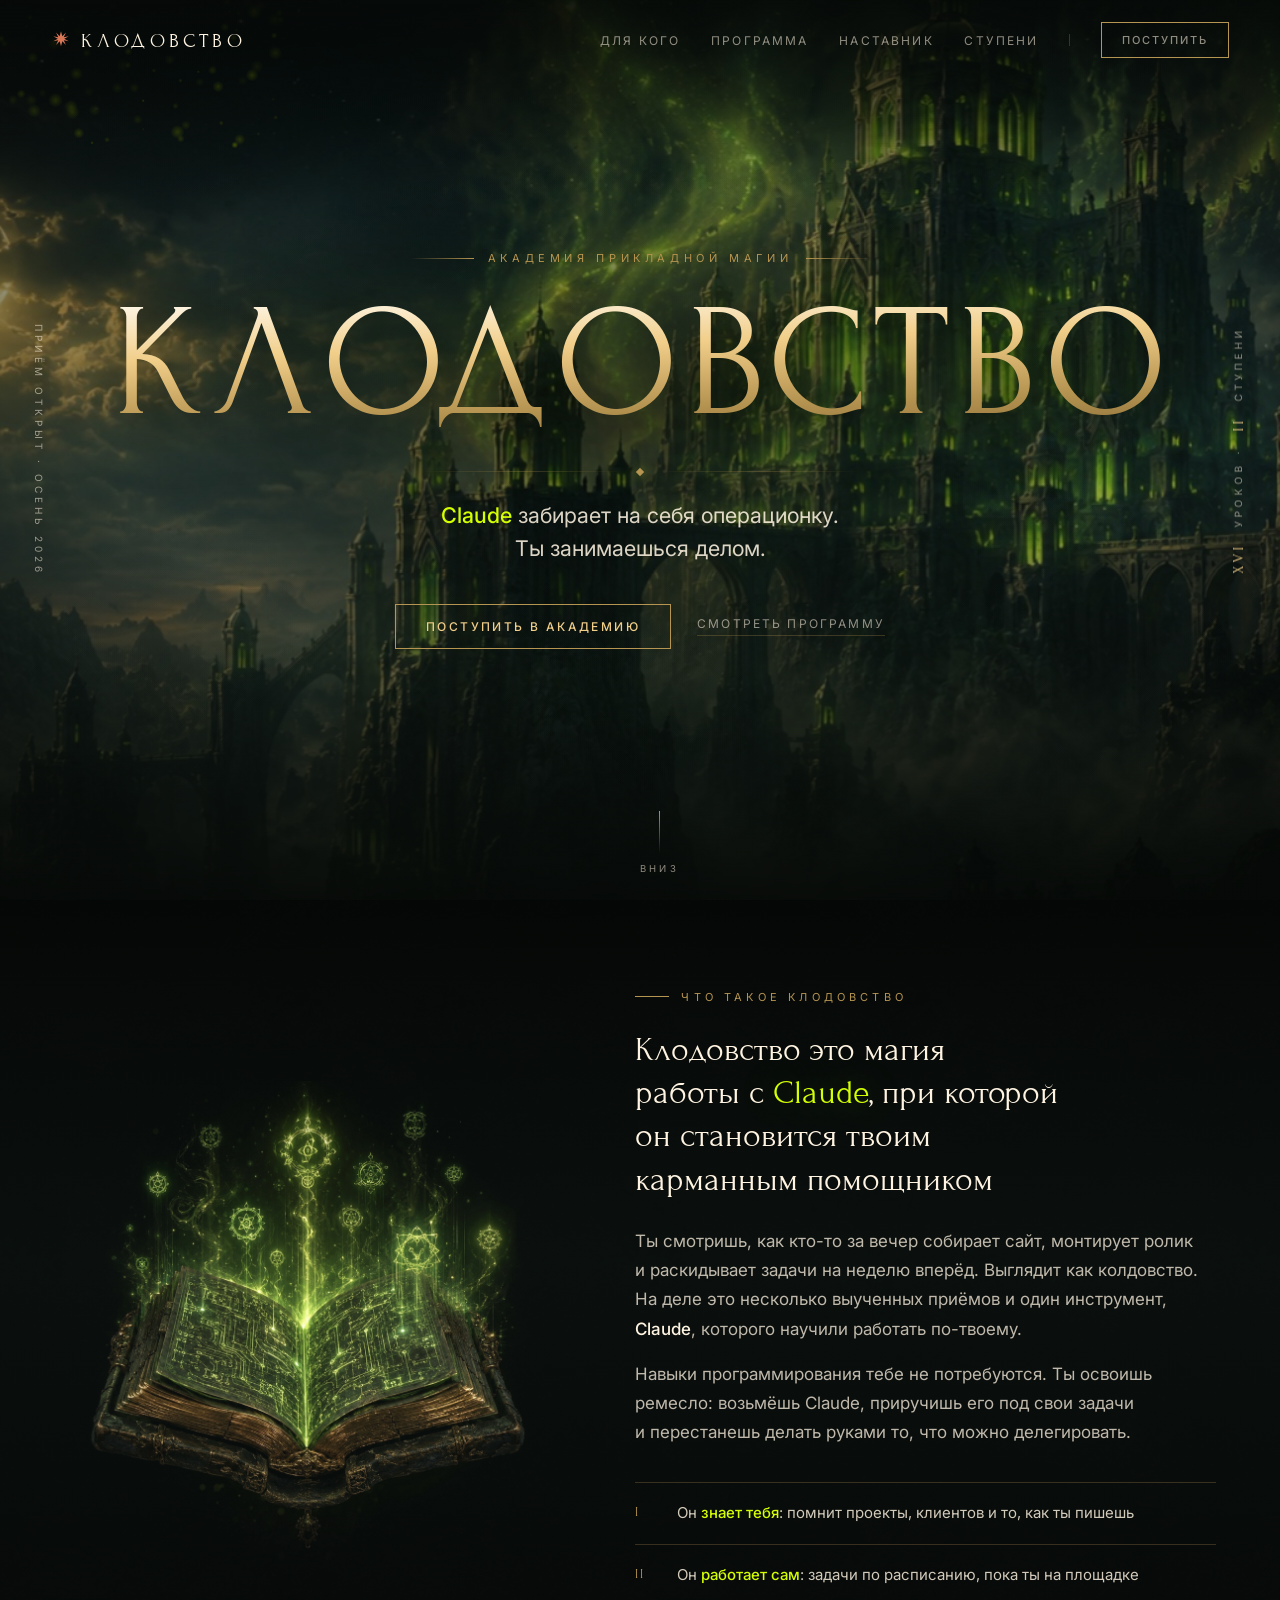
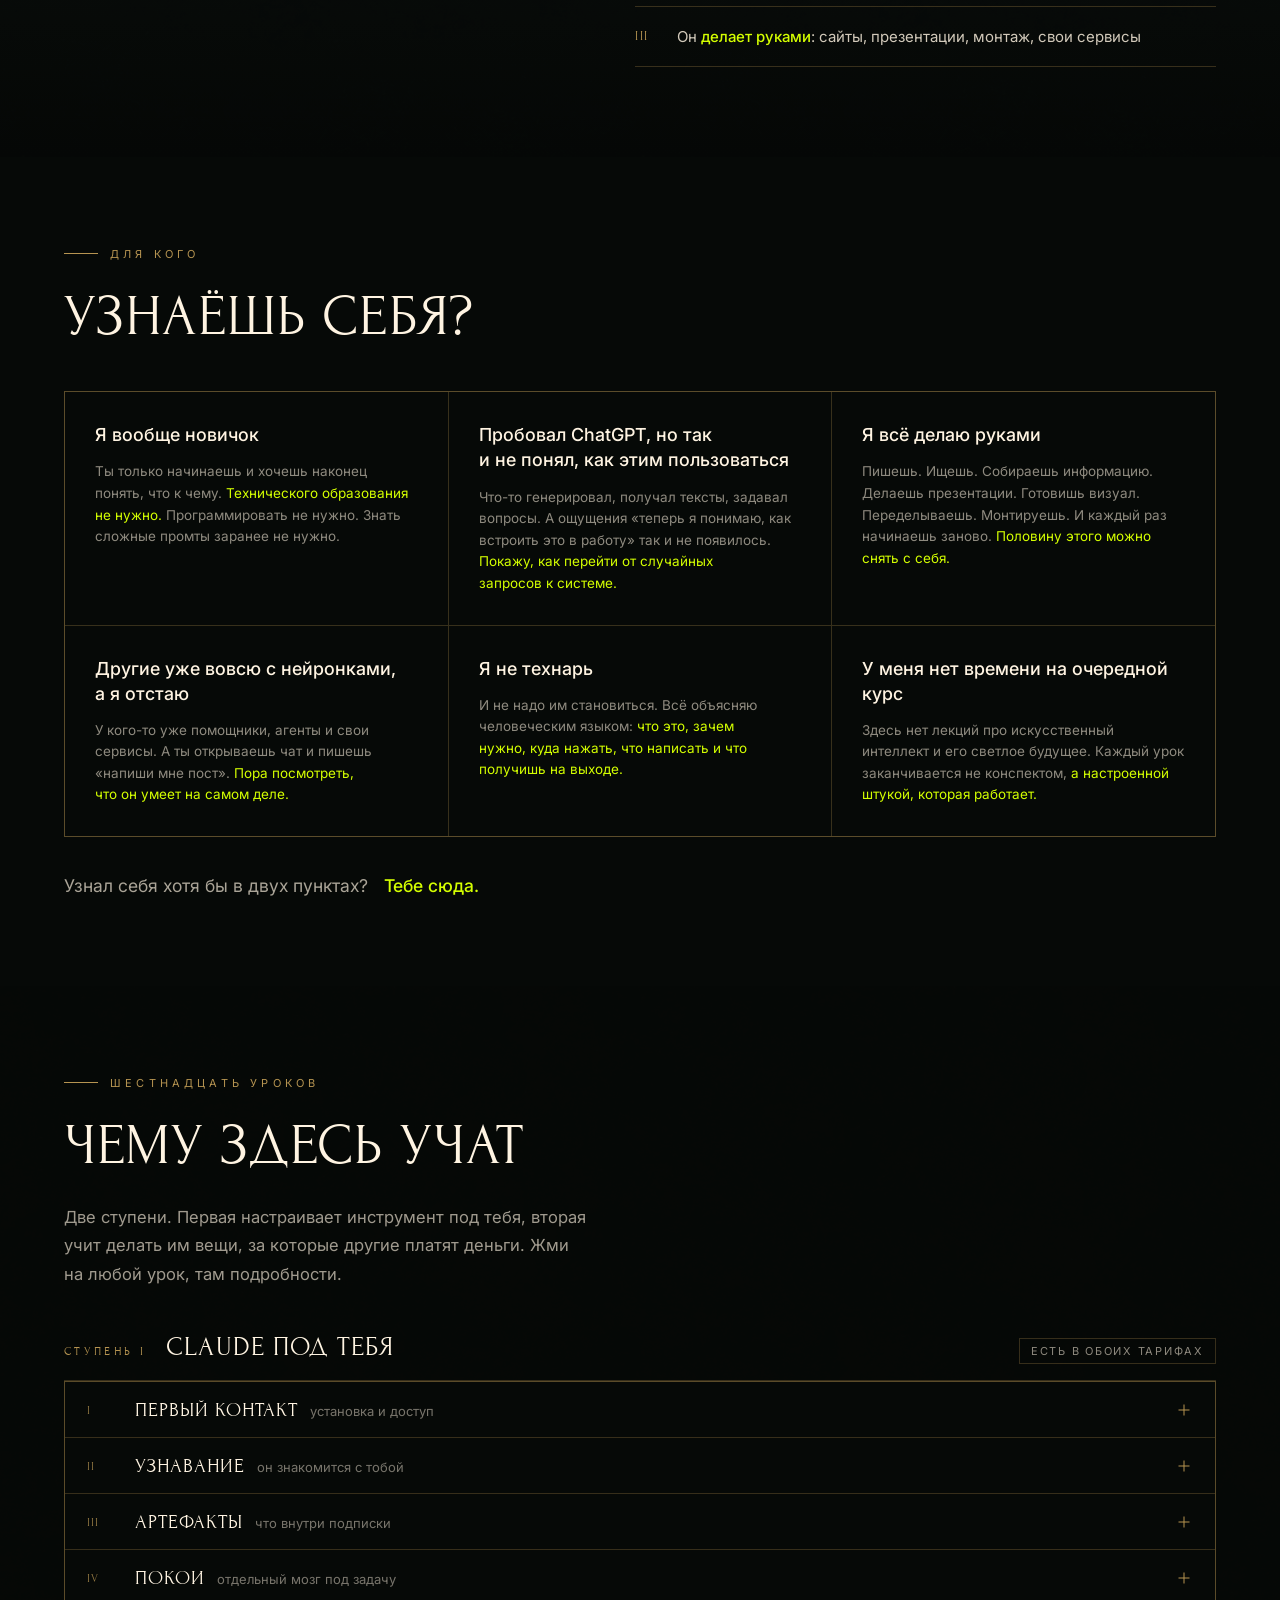
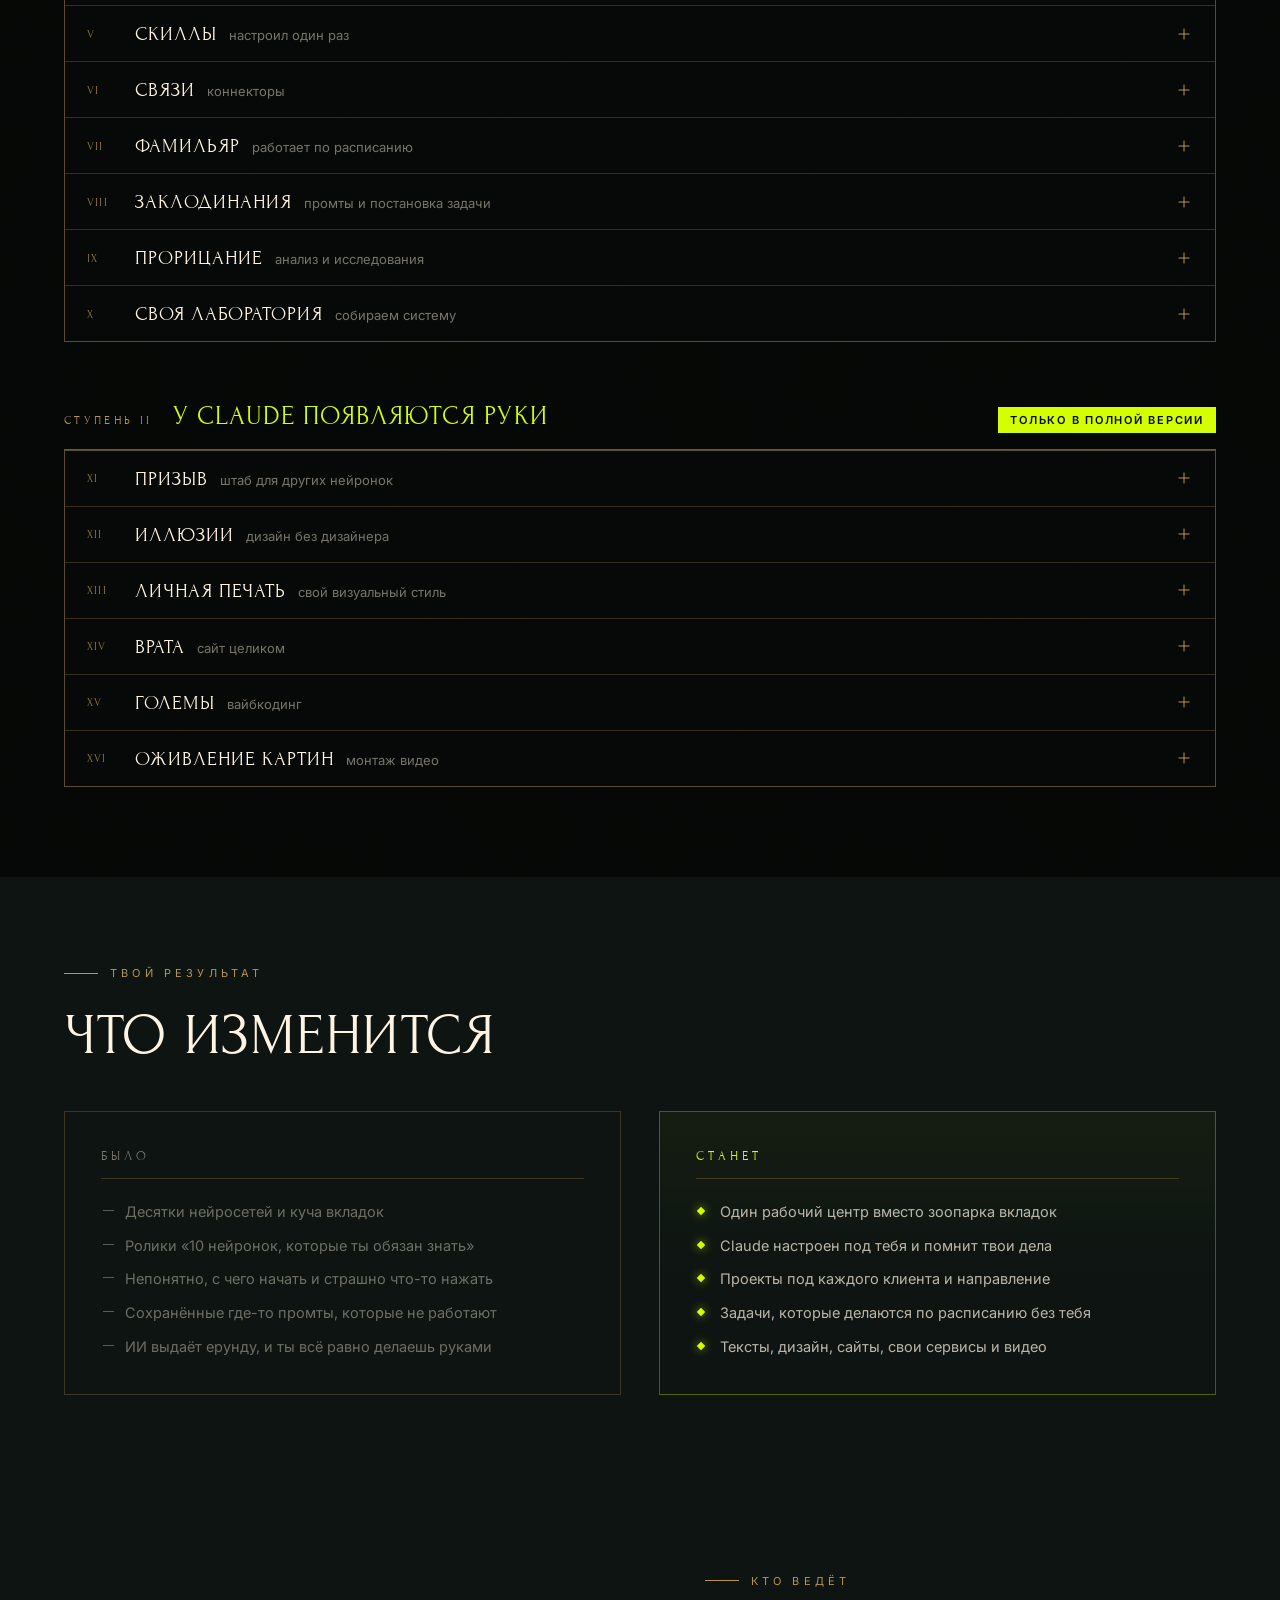
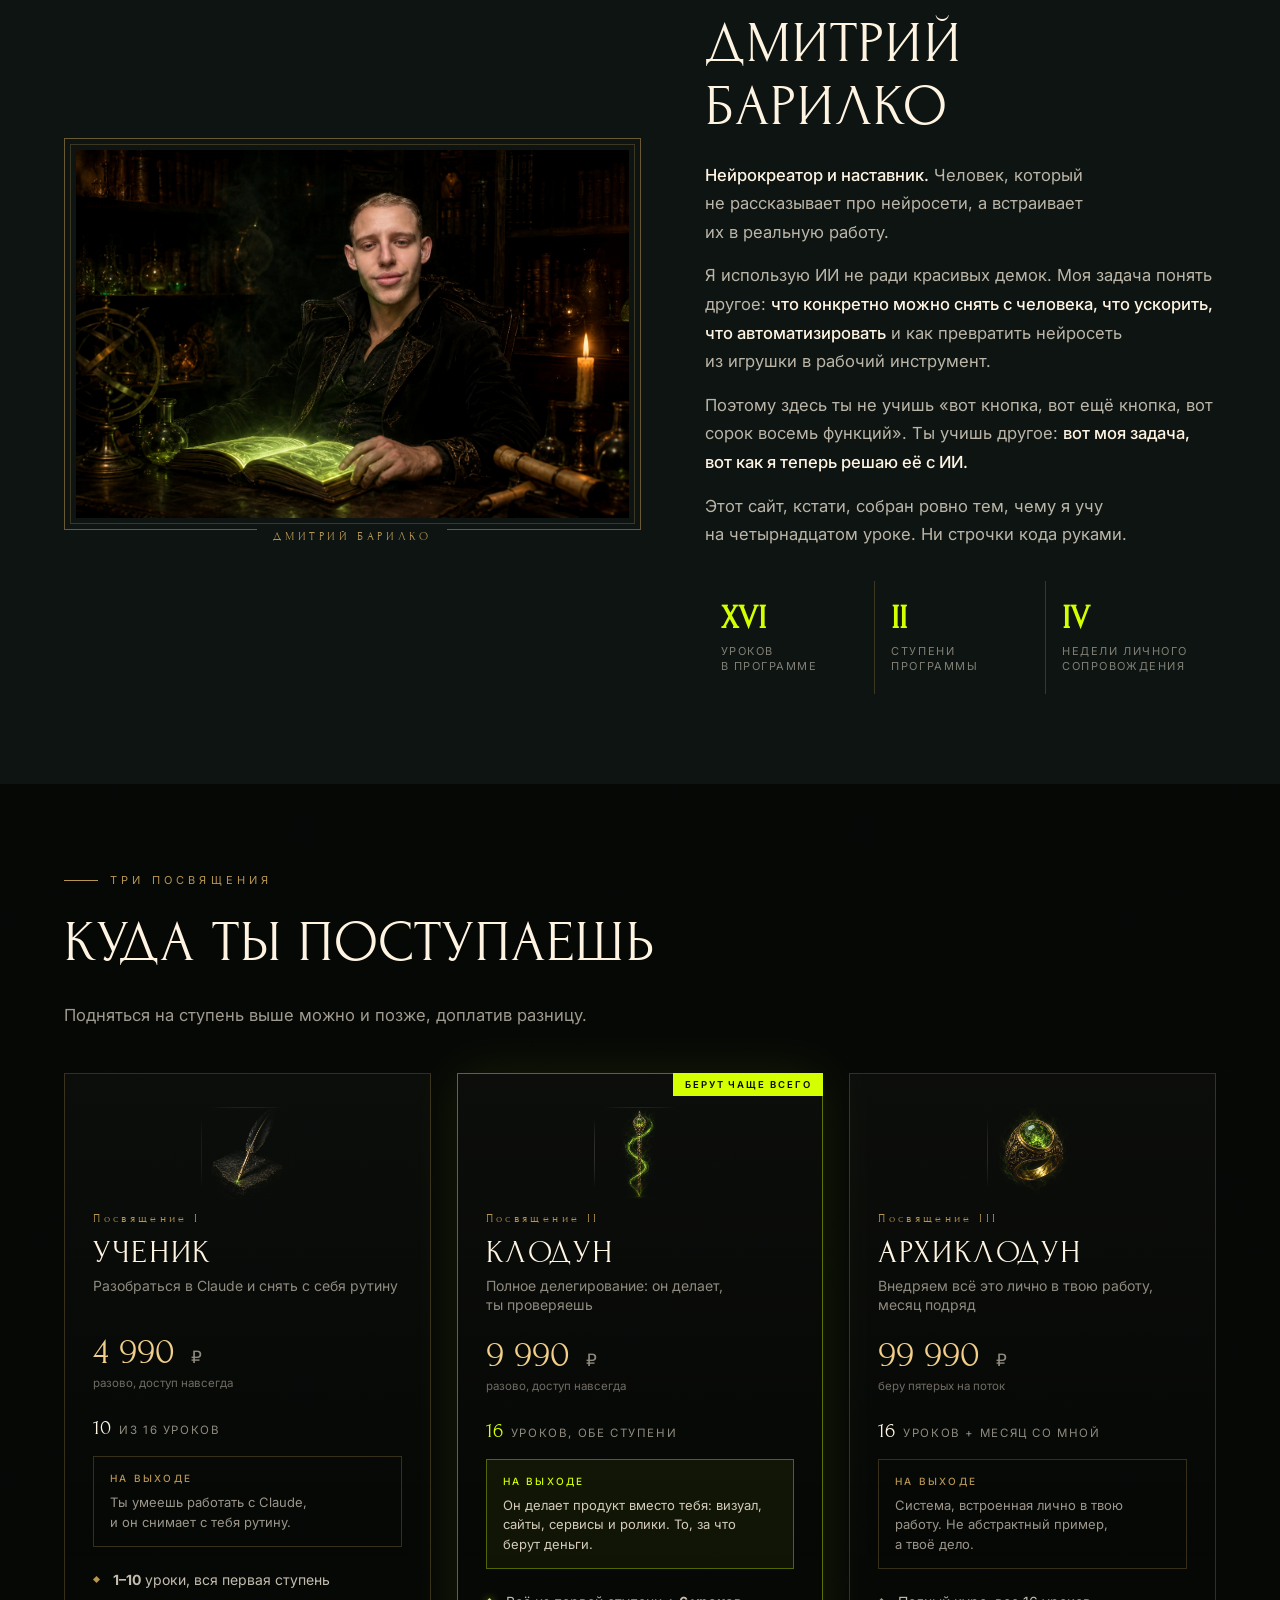
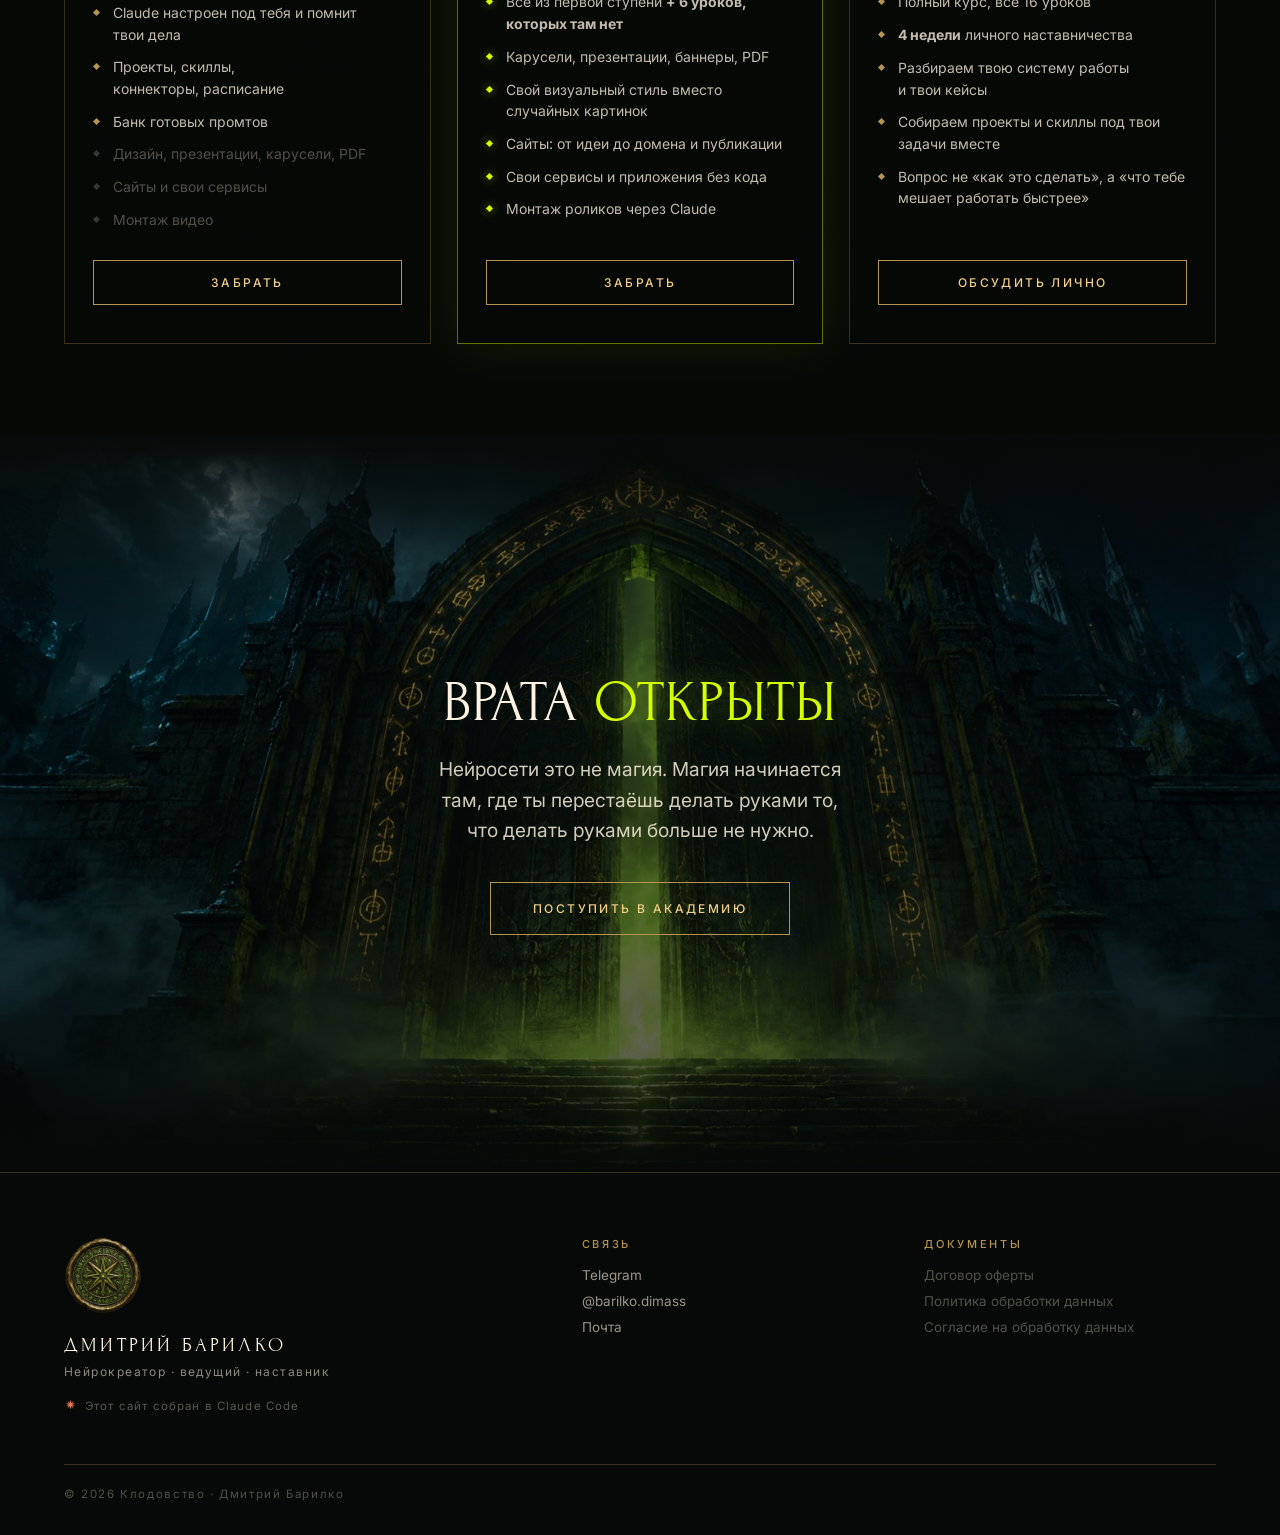
==== index.html @ 965051de "Лендинг курса «Клодовство»: первый публичный релиз Co-Authored-By: Claude Opus 5 <noreply@anthropic." ====
<!DOCTYPE html>
<html lang="ru">
<head>
<meta charset="UTF-8">
<meta name="viewport" content="width=device-width, initial-scale=1">
<title>КЛОДОВСТВО — академия прикладной магии Claude</title>
<meta name="description" content="Нейросети это не магия. Это клодовство. Курс Дмитрия Барилко по Claude: от установки до собственных сервисов, дизайна и монтажа.">
<link rel="icon" href="data:image/svg+xml,%3Csvg xmlns='http://www.w3.org/2000/svg' viewBox='0 0 24 24'%3E%3Crect width='24' height='24' fill='%23060907'/%3E%3Cpath fill='%23d4ff00' d='M12 1.4l1.6 6.1 4.3-4.4-2.6 5.7 6-1.4-5.4 3.1 5.4 3.1-6-1.4 2.6 5.7-4.3-4.4-1.6 6.1-1.6-6.1-4.3 4.4 2.6-5.7-6 1.4 5.4-3.1L2.7 7.4l6 1.4L6.1 3.1l4.3 4.4z'/%3E%3C/svg%3E">
<meta property="og:title" content="КЛОДОВСТВО — курс по Claude">
<meta property="og:description" content="Магия работы с Claude, при которой он становится твоим карманным помощником. 16 уроков от Дмитрия Барилко.">
<meta property="og:type" content="website">
<meta property="og:image" content="assets/hero.jpg">
<link rel="preconnect" href="https://fonts.googleapis.com">
<link rel="preconnect" href="https://fonts.gstatic.com" crossorigin>
<link href="https://fonts.googleapis.com/css2?family=Forum&family=Inter:wght@400;500;600&display=swap" rel="stylesheet">
<style>
/* ============================================================
   КЛОДОВСТВО · дизайн-система
   Золото = материал. Лайм = магия. Ночь = глубина.
   ============================================================ */
:root{
  --night:#060907;
  --night-2:#0d1412;
  --gold:#b69451;
  --gold-lt:#f1ce89;
  --parchment:#fff4e2;
  --lime:#d4ff00;
  --claude:#d97757;
  --muted:rgba(255,244,226,.55);
  --line:rgba(182,148,81,.28);
  /* только два шрифта: Forum на заголовках, Inter на всём остальном */
  --f-display:'Forum',serif;
  --f-ui:'Inter',system-ui,sans-serif;
}
*{margin:0;padding:0;box-sizing:border-box}
html{scroll-behavior:smooth}
body{
  background:var(--night);color:var(--parchment);font-family:var(--f-ui);
  overflow-x:hidden;-webkit-font-smoothing:antialiased;
}
img{display:block;max-width:100%}
::selection{background:var(--lime);color:var(--night)}

/* ===== искра Claude ===== */
.spark{width:1em;height:1em;flex:none}
.spark path{fill:currentColor}

/* ============================================================
   ШАПКА
   ============================================================ */
.topbar{
  position:fixed;top:0;left:0;right:0;z-index:50;
  display:flex;align-items:center;justify-content:space-between;
  padding:22px clamp(20px,4vw,56px);
  transition:background .4s ease,backdrop-filter .4s ease,border-color .4s ease;
  border-bottom:1px solid transparent;
}
.topbar.stuck{
  background:rgba(6,9,7,.82);backdrop-filter:blur(14px);
  border-bottom-color:var(--line);
}
.brand{display:flex;align-items:center;gap:10px;text-decoration:none;color:var(--parchment)}
.brand .spark{color:var(--claude);font-size:20px}
.brand b{
  font-family:var(--f-display);font-weight:400;font-size:20px;
  letter-spacing:.22em;text-transform:uppercase;
}
.nav{display:flex;align-items:center;gap:clamp(18px,2.4vw,34px)}
.nav a{
  font-size:12px;letter-spacing:.18em;text-transform:uppercase;
  color:var(--muted);text-decoration:none;transition:color .25s;position:relative;
}
.nav a::after{
  content:"";position:absolute;left:0;right:100%;bottom:-6px;height:1px;
  background:var(--gold);transition:right .35s cubic-bezier(.16,1,.3,1);
}
.nav a:hover{color:var(--parchment)}
.nav a:hover::after{right:0}
.nav-sep{width:1px;height:12px;background:var(--line)}
@media(max-width:900px){.nav a:not(.nav-cta),.nav-sep{display:none}}

.btn{
  display:inline-flex;align-items:center;justify-content:center;gap:10px;
  font-family:var(--f-ui);font-size:12px;font-weight:500;
  letter-spacing:.2em;text-transform:uppercase;text-decoration:none;
  padding:14px 30px;border:1px solid var(--gold);color:var(--gold-lt);
  background:transparent;cursor:pointer;position:relative;overflow:hidden;
  transition:color .35s,border-color .35s,box-shadow .45s;
}
.btn::before{
  content:"";position:absolute;inset:0;background:var(--lime);
  transform:translateY(101%);transition:transform .45s cubic-bezier(.16,1,.3,1);
}
.btn span{position:relative;z-index:2}
.btn:hover{color:var(--night);border-color:var(--lime);box-shadow:0 0 34px rgba(212,255,0,.35)}
.btn:hover::before{transform:translateY(0)}
.btn.sm{padding:10px 20px;font-size:11px}

/* ============================================================
   ГЕРОЙ
   ============================================================ */
.hero{position:relative;height:100svh;min-height:620px;overflow:hidden;isolation:isolate}
.hero-bg{
  position:absolute;inset:-4%;z-index:-3;
  background:url('assets/hero.jpg') center/cover no-repeat;
  will-change:transform;
}
/* туман: два медленно плывущих слоя */
.fog{position:absolute;inset:-20%;z-index:-2;pointer-events:none;opacity:.5}
.fog i{
  position:absolute;width:70%;height:60%;border-radius:50%;filter:blur(70px);
  background:radial-gradient(circle,rgba(150,190,140,.16) 0%,transparent 68%);
}
.fog i:nth-child(1){left:-10%;top:35%;animation:drift1 34s ease-in-out infinite}
.fog i:nth-child(2){right:-8%;top:18%;animation:drift2 46s ease-in-out infinite}
.fog i:nth-child(3){left:28%;bottom:-16%;width:60%;
  background:radial-gradient(circle,rgba(212,255,0,.07) 0%,transparent 70%);
  animation:drift1 40s ease-in-out infinite reverse}
@keyframes drift1{0%,100%{transform:translate(0,0)}50%{transform:translate(9%,-5%)}}
@keyframes drift2{0%,100%{transform:translate(0,0)}50%{transform:translate(-11%,6%)}}

#sparks{position:absolute;inset:0;z-index:-1;pointer-events:none}

.hero::after{ /* виньетка + подложка под текст */
  content:"";position:absolute;inset:0;z-index:-1;pointer-events:none;
  background:
    /* мягкая тень под текстом: держит контраст поверх светящихся башен */
    radial-gradient(ellipse 52% 38% at 50% 47%,rgba(6,9,7,.66) 0%,rgba(6,9,7,.34) 55%,transparent 78%),
    radial-gradient(ellipse 78% 62% at 50% 52%,transparent 22%,rgba(6,9,7,.72) 100%),
    linear-gradient(180deg,rgba(6,9,7,.85) 0%,transparent 22%,transparent 52%,rgba(6,9,7,.94) 100%);
}

.hero-inner{
  position:relative;height:100%;display:flex;flex-direction:column;
  align-items:center;justify-content:center;text-align:center;
  padding:0 clamp(20px,5vw,80px);
}

.eyebrow{
  display:flex;align-items:center;gap:14px;margin-bottom:26px;
  font-size:11px;letter-spacing:.42em;text-transform:uppercase;color:var(--gold);
}
.eyebrow::before,.eyebrow::after{content:"";width:clamp(24px,6vw,64px);height:1px;
  background:linear-gradient(90deg,transparent,var(--gold))}
.eyebrow::after{background:linear-gradient(90deg,var(--gold),transparent)}
@media(max-width:560px){
  /* на узких экранах декоративные усы и широкий трекинг ломают строку */
  .eyebrow{font-size:9.5px;letter-spacing:.26em;gap:9px}
  .eyebrow::before,.eyebrow::after{width:18px}
  h1.title{font-size:clamp(2.6rem,11vw,4rem)}
  .brand b{font-size:15px;letter-spacing:.16em}
  .brand .spark{font-size:16px}
  .topbar{padding:16px 18px}
  .btn.sm{padding:9px 14px;font-size:10px;letter-spacing:.14em}
}

h1.title{
  font-family:var(--f-display);font-weight:400;
  font-size:clamp(3.1rem,12.5vw,11rem);line-height:.92;letter-spacing:.055em;
  text-transform:uppercase;
  background:linear-gradient(178deg,#fff8ea 6%,var(--gold-lt) 38%,var(--gold) 72%,#8a6d38 100%);
  -webkit-background-clip:text;background-clip:text;color:transparent;
  filter:drop-shadow(0 0 44px rgba(212,255,0,.16)) drop-shadow(0 6px 24px rgba(0,0,0,.7));
  margin-left:.055em; /* компенсация трекинга последней буквы */
}

.rule{display:flex;align-items:center;gap:12px;margin:30px 0 24px;width:min(440px,74vw)}
.rule s{flex:1;height:1px;border:0;background:linear-gradient(90deg,transparent,var(--line),transparent)}
.rule b{width:6px;height:6px;background:var(--gold);transform:rotate(45deg);flex:none;
  box-shadow:0 0 12px rgba(212,255,0,.5)}

.lead{
  font-size:clamp(1.02rem,1.9vw,1.35rem);font-weight:400;
  line-height:1.55;color:rgba(255,244,226,.86);max-width:40ch;
  text-wrap:balance; /* без висячих слов в последней строке */
}
.lead em{font-style:normal;color:var(--lime);font-weight:500}

.hero-cta{display:flex;align-items:center;gap:clamp(14px,2.4vw,26px);margin-top:38px;flex-wrap:wrap;justify-content:center}
.link-quiet{
  font-size:12px;letter-spacing:.18em;text-transform:uppercase;
  color:var(--muted);text-decoration:none;border-bottom:1px solid var(--line);
  padding-bottom:4px;transition:color .3s,border-color .3s;
}
.link-quiet:hover{color:var(--parchment);border-color:var(--gold)}

/* боковые метки */
.side{
  position:absolute;top:50%;transform:translateY(-50%);z-index:2;
  writing-mode:vertical-rl;font-size:10px;letter-spacing:.4em;text-transform:uppercase;
  color:var(--muted);display:flex;align-items:center;gap:16px;
}
.side.l{left:clamp(14px,2.6vw,34px)}
.side.r{right:clamp(14px,2.6vw,34px);transform:translateY(-50%) rotate(180deg)}
.side u{text-decoration:none;color:var(--gold-lt);font-family:var(--f-display);font-size:15px;letter-spacing:.2em}
@media(max-width:820px){.side{display:none}}

.scroll-hint{
  position:absolute;bottom:26px;left:50%;transform:translateX(-50%);z-index:2;
  display:flex;flex-direction:column;align-items:center;gap:10px;
  font-size:9.5px;letter-spacing:.34em;text-transform:uppercase;color:var(--muted);
}
.scroll-hint i{width:1px;height:42px;background:linear-gradient(180deg,var(--gold),transparent);
  animation:pulse 2.6s ease-in-out infinite}
@keyframes pulse{0%,100%{opacity:.3;transform:scaleY(.7)}50%{opacity:1;transform:scaleY(1)}}

/* появление */
.rise{opacity:0;transform:translateY(26px);animation:rise .95s cubic-bezier(.16,1,.3,1) forwards}
@keyframes rise{to{opacity:1;transform:none}}
.d1{animation-delay:.15s}.d2{animation-delay:.35s}.d3{animation-delay:.6s}
.d4{animation-delay:.85s}.d5{animation-delay:1.1s}.d6{animation-delay:1.4s}

/* ============================================================
   МАНИФЕСТ
   ============================================================ */
.manifest{
  position:relative;padding:clamp(58px,7vw,110px) clamp(20px,5vw,80px);
  background:
    linear-gradient(180deg,var(--night) 0%,var(--night-2) 42%,var(--night) 100%);
  overflow:hidden;
}
.manifest::before{ /* пергаментная фактура поверх фона */
  content:"";position:absolute;inset:0;
  background:url('assets/parchment.jpg') center/620px repeat;
  opacity:.30;mix-blend-mode:overlay;pointer-events:none;
}
.mf-grid{
  position:relative;max-width:1180px;margin:0 auto;
  display:grid;grid-template-columns:.92fr 1.08fr;gap:clamp(36px,6vw,90px);align-items:center;
}
@media(max-width:900px){
  .mf-grid{grid-template-columns:1fr;gap:30px}
  /* в одну колонку квадратный гримуар съедал целый экран впустую */
  .grimoire{max-width:380px;margin:0 auto}
}

.grimoire{position:relative}
.grimoire img{
  mix-blend-mode:screen;
  filter:drop-shadow(0 0 60px rgba(212,255,0,.22));
  animation:float 9s ease-in-out infinite;
  /* растворяем прямоугольник исходника: края уходят в ночь */
  -webkit-mask-image:radial-gradient(ellipse 72% 76% at 50% 50%,#000 48%,rgba(0,0,0,.55) 74%,transparent 94%);
  mask-image:radial-gradient(ellipse 72% 76% at 50% 50%,#000 48%,rgba(0,0,0,.55) 74%,transparent 94%);
}
@keyframes float{0%,100%{transform:translateY(0)}50%{transform:translateY(-16px)}}
.grimoire::after{ /* нижний светящийся ореол */
  content:"";position:absolute;left:50%;bottom:6%;transform:translateX(-50%);
  width:74%;height:36%;border-radius:50%;filter:blur(46px);z-index:-1;
  background:radial-gradient(circle,rgba(212,255,0,.24),transparent 70%);
}

.sec-label{
  display:flex;align-items:center;gap:12px;margin-bottom:24px;
  font-size:11px;letter-spacing:.38em;text-transform:uppercase;color:var(--gold);
}
.sec-label::before{content:"";width:34px;height:1px;background:var(--gold)}

h2{
  font-family:var(--f-display);font-weight:400;
  font-size:clamp(2rem,4.6vw,3.6rem);line-height:1.1;letter-spacing:.02em;
  text-transform:uppercase;color:var(--parchment);margin-bottom:26px;
}
h2 em{font-style:normal;color:var(--lime);text-shadow:0 0 40px rgba(212,255,0,.4)}

.mf-text p{
  font-size:clamp(15px,1.35vw,17px);line-height:1.72;color:rgba(255,244,226,.74);
  margin-bottom:16px;max-width:52ch;text-wrap:pretty;
}
.mf-text p strong{color:var(--parchment);font-weight:500}

.mf-list{list-style:none;margin:34px 0 0;display:grid;gap:2px}
.mf-list li{
  display:flex;align-items:flex-start;gap:16px;padding:18px 0;
  border-top:1px solid var(--line);
}
.mf-list li:last-child{border-bottom:1px solid var(--line)}
.mf-list .n{
  font-family:var(--f-display);font-size:13px;color:var(--gold);
  letter-spacing:.1em;padding-top:3px;flex:none;width:26px;
}
.mf-list .t{font-size:15px;line-height:1.55;color:rgba(255,244,226,.82)}
.mf-list .t b{color:var(--lime);font-weight:500}

/* ============================================================
   ОБЩЕЕ ДЛЯ СЕКЦИЙ
   ============================================================ */
.sec{position:relative;padding:clamp(56px,7vw,104px) clamp(20px,5vw,80px);scroll-margin-top:78px}
.wrap{position:relative;max-width:1180px;margin:0 auto}
.sec-head{max-width:760px;margin-bottom:clamp(30px,3.4vw,46px)}

/* ============================================================
   ДЛЯ КОГО · зеркала
   ============================================================ */
.mirrors{background:var(--night)}
.mr-grid{display:grid;grid-template-columns:repeat(3,1fr);gap:1px;background:var(--line);border:1px solid var(--line)}
@media(max-width:900px){.mr-grid{grid-template-columns:repeat(2,1fr)}}
@media(max-width:600px){.mr-grid{grid-template-columns:1fr}}
.mr{
  background:var(--night);padding:clamp(22px,2.4vw,30px);
  display:flex;flex-direction:column;gap:14px;transition:background .4s;
}
.mr:hover{background:#0c110f}
.mr q{
  quotes:none;font-size:clamp(.98rem,1.5vw,1.12rem);font-weight:500;
  line-height:1.4;color:var(--parchment);
}
.mr p{font-size:13.5px;line-height:1.6;color:rgba(255,244,226,.55);text-wrap:pretty}
.mr p b{color:var(--lime);font-weight:400}
.mr-tail{
  margin-top:clamp(26px,3vw,40px);display:flex;align-items:center;gap:16px;flex-wrap:wrap;
  font-size:clamp(.95rem,1.5vw,1.1rem);color:rgba(255,244,226,.66);
}
.mr-tail b{color:var(--lime);font-weight:500}

/* ============================================================
   ЗАГОЛОВОК СТУПЕНИ над списком уроков
   ============================================================ */
.stage-head{
  display:flex;align-items:baseline;gap:clamp(12px,2vw,20px);flex-wrap:wrap;
  padding:0 0 16px;margin:clamp(34px,4vw,52px) 0 0;border-bottom:1px solid var(--line);
}
.stage-head:first-of-type{margin-top:0}
.stage-head .rom{
  font-family:var(--f-display);font-size:12px;letter-spacing:.28em;text-transform:uppercase;
  color:var(--gold);flex:none;
}
.stage-head b{
  font-family:var(--f-display);font-weight:400;font-size:clamp(1.25rem,2.4vw,1.7rem);
  letter-spacing:.04em;text-transform:uppercase;color:var(--parchment);
}
.stage-head i{
  font-style:normal;font-size:11px;letter-spacing:.16em;text-transform:uppercase;
  color:var(--muted);margin-left:auto;padding:5px 11px;border:1px solid var(--line);white-space:nowrap;
}
.stage-head.hot b{color:var(--lime)}
.stage-head.hot i{color:var(--night);background:var(--lime);border-color:var(--lime);font-weight:600}
.stage-head.hot{border-bottom-color:rgba(212,255,0,.4)}
@media(max-width:560px){.stage-head i{margin-left:0;font-size:10px}}
.lessons+.stage-head{margin-top:clamp(40px,4.5vw,60px)}
.sec-head p{font-size:clamp(15px,1.3vw,17px);line-height:1.7;color:rgba(255,244,226,.62);max-width:56ch;text-wrap:pretty}

/* ============================================================
   ДИСЦИПЛИНЫ
   ============================================================ */
.disc{background:var(--night)}
.disc::before{
  content:"";position:absolute;inset:0;pointer-events:none;
  background:url('assets/parchment.jpg') center/560px repeat;opacity:.22;mix-blend-mode:overlay;
}
.acc{border-top:1px solid var(--line)}
.acc details{border-bottom:1px solid var(--line);position:relative}
.acc details::before{ /* лаймовая метка активного свитка */
  content:"";position:absolute;left:0;top:0;bottom:0;width:2px;background:var(--lime);
  opacity:0;transform:scaleY(.2);transform-origin:top;
  transition:opacity .4s,transform .5s cubic-bezier(.16,1,.3,1);
  box-shadow:0 0 18px rgba(212,255,0,.6);
}
.acc details[open]::before{opacity:1;transform:scaleY(1)}
.acc summary{
  list-style:none;cursor:pointer;display:flex;align-items:baseline;gap:clamp(14px,2.4vw,30px);
  padding:clamp(20px,2.4vw,30px) clamp(12px,2vw,28px);transition:background .35s;
}
.acc summary::-webkit-details-marker{display:none}
.acc summary:hover{background:rgba(182,148,81,.06)}
.acc .rom{
  font-family:var(--f-display);font-size:clamp(13px,1.3vw,16px);color:var(--gold);
  letter-spacing:.14em;flex:none;width:38px;padding-top:4px;
}
.acc .nm{flex:1}
.acc .nm b{
  display:block;font-family:var(--f-display);font-weight:400;
  font-size:clamp(1.2rem,2.4vw,1.85rem);letter-spacing:.05em;text-transform:uppercase;
  color:var(--parchment);line-height:1.2;
}
.acc .nm i{
  display:block;font-style:normal;margin-top:7px;
  font-size:13px;line-height:1.5;color:rgba(255,244,226,.5);max-width:54ch;text-wrap:pretty;
}
.acc .plus{
  flex:none;width:22px;height:22px;position:relative;align-self:center;
  transition:transform .45s cubic-bezier(.16,1,.3,1);
}
.acc .plus::before,.acc .plus::after{
  content:"";position:absolute;left:50%;top:50%;background:var(--gold);
  transform:translate(-50%,-50%);transition:opacity .35s;
}
.acc .plus::before{width:14px;height:1px}
.acc .plus::after{width:1px;height:14px}
.acc details[open] .plus{transform:rotate(135deg)}
.acc .in{padding:0 clamp(12px,2vw,28px) clamp(26px,3vw,38px) calc(38px + clamp(14px,2.4vw,30px))}
.acc ul{list-style:none;display:grid;gap:11px;max-width:66ch}
.acc ul li{
  position:relative;padding-left:22px;font-size:14.5px;line-height:1.6;
  color:rgba(255,244,226,.74);text-wrap:pretty;
}
.acc ul li::before{
  content:"";position:absolute;left:2px;top:9px;width:5px;height:5px;
  background:var(--lime);transform:rotate(45deg);box-shadow:0 0 9px rgba(212,255,0,.7);
}
.acc .step{
  display:inline-block;margin-top:18px;font-size:10.5px;letter-spacing:.24em;
  text-transform:uppercase;color:var(--gold);border:1px solid var(--line);padding:6px 12px;
}
@media(max-width:640px){.acc .in{padding-left:clamp(12px,2vw,28px)}}

/* ============================================================
   ПЕРЕКЛЮЧАТЕЛЬ СТУПЕНЕЙ (над списком уроков)
   ============================================================ */
.tabs{display:flex;gap:0;margin-bottom:34px;border:1px solid var(--line);width:fit-content;max-width:100%}
.tabs button{
  font-family:var(--f-ui);background:transparent;border:0;cursor:pointer;color:var(--muted);
  font-size:11.5px;letter-spacing:.18em;text-transform:uppercase;padding:14px clamp(16px,2.6vw,30px);
  transition:color .3s,background .35s;position:relative;white-space:nowrap;
}
.tabs button+button{border-left:1px solid var(--line)}
.tabs button:hover{color:var(--parchment)}
.tabs button[aria-selected="true"]{color:var(--night);background:var(--gold-lt)}
.tabs button b{display:block;font-family:var(--f-display);font-size:15px;letter-spacing:.1em;margin-bottom:3px}
@media(max-width:560px){.tabs{width:100%}.tabs button{flex:1;padding:12px 8px;font-size:9.5px;letter-spacing:.1em}}

.panel[hidden]{display:none}
.panel-note{
  font-size:13px;line-height:1.6;color:rgba(255,244,226,.5);margin-bottom:26px;max-width:58ch;
  padding-left:14px;border-left:1px solid var(--line);
}

/* уроки: компактные строки, раскрываются по клику */
.lessons{display:grid;gap:1px;background:var(--line);border:1px solid var(--line)}
.lesson{background:var(--night);transition:background .3s}
.lesson:hover{background:#0c110f}
.lesson summary{
  list-style:none;cursor:pointer;display:flex;align-items:center;gap:clamp(12px,2vw,22px);
  padding:16px clamp(14px,2vw,22px);
}
.lesson summary::-webkit-details-marker{display:none}
.lesson .no{
  font-family:var(--f-display);font-size:12px;color:var(--gold);letter-spacing:.1em;
  flex:none;width:26px;opacity:.8;
}
.lesson .ttl{flex:1;display:flex;align-items:baseline;gap:12px;flex-wrap:wrap}
.lesson .ttl b{
  font-family:var(--f-display);font-weight:400;font-size:clamp(1rem,1.7vw,1.25rem);
  letter-spacing:.05em;text-transform:uppercase;color:var(--parchment);
}
.lesson .ttl i{font-style:normal;font-size:13px;color:rgba(255,244,226,.46)}
.lesson .plus{
  flex:none;width:18px;height:18px;position:relative;transition:transform .4s cubic-bezier(.16,1,.3,1);
}
.lesson .plus::before,.lesson .plus::after{
  content:"";position:absolute;left:50%;top:50%;background:var(--gold);transform:translate(-50%,-50%);
}
.lesson .plus::before{width:11px;height:1px}
.lesson .plus::after{width:1px;height:11px}
.lesson[open] .plus{transform:rotate(135deg)}
.lesson[open]{background:#0c110f}
.lesson .body{padding:0 clamp(14px,2vw,22px) 20px calc(26px + clamp(12px,2vw,22px))}
.lesson .body p{font-size:14px;line-height:1.6;color:rgba(255,244,226,.7);margin-bottom:10px;max-width:62ch;text-wrap:pretty}
.lesson .body ul{list-style:none;display:grid;gap:8px;margin:12px 0;max-width:62ch}
.lesson .body li{
  position:relative;padding-left:20px;font-size:13.5px;line-height:1.55;
  color:rgba(255,244,226,.62);text-wrap:pretty;
}
.lesson .body li::before{
  content:"";position:absolute;left:2px;top:8px;width:5px;height:5px;
  background:var(--gold);transform:rotate(45deg);
}
.lesson .body li b,.lesson .body p b{color:var(--parchment);font-weight:500}
.lesson .body p.res{
  color:var(--lime);font-size:13px;line-height:1.55;margin-top:12px;margin-bottom:0;
  padding-left:14px;border-left:1px solid rgba(212,255,0,.4);
}
@media(max-width:560px){.lesson .body{padding-left:clamp(14px,2vw,22px)}.lesson .ttl i{display:none}}

/* ============================================================
   БЫЛО / СТАНЕТ
   ============================================================ */
.shift{background:var(--night-2)}
.sh-grid{display:grid;grid-template-columns:1fr 1fr;gap:clamp(20px,3vw,44px)}
@media(max-width:760px){.sh-grid{grid-template-columns:1fr;gap:28px}}
.sh-col{border:1px solid var(--line);padding:clamp(24px,3vw,36px)}
.sh-col h4{
  font-family:var(--f-display);font-weight:400;font-size:13px;letter-spacing:.32em;
  text-transform:uppercase;margin-bottom:22px;padding-bottom:14px;border-bottom:1px solid var(--line);
}
.sh-col.was h4{color:rgba(255,244,226,.45)}
.sh-col.now h4{color:var(--lime)}
.sh-col.now{border-color:rgba(212,255,0,.3);background:linear-gradient(180deg,rgba(212,255,0,.04),transparent 60%)}
.sh-col ul{list-style:none;display:grid;gap:12px}
.sh-col li{position:relative;padding-left:24px;font-size:14.5px;line-height:1.5;color:rgba(255,244,226,.72);text-wrap:pretty}
.sh-col.was li{color:rgba(255,244,226,.4)}
.sh-col.was li::before{
  content:"";position:absolute;left:2px;top:9px;width:11px;height:1px;background:rgba(255,244,226,.32);
}
.sh-col.now li::before{
  content:"";position:absolute;left:2px;top:7px;width:6px;height:6px;background:var(--lime);
  transform:rotate(45deg);box-shadow:0 0 10px rgba(212,255,0,.7);
}


/* ============================================================
   НАСТАВНИК
   ============================================================ */
.master{background:var(--night-2);overflow:hidden}
.ms-grid{display:grid;grid-template-columns:1.06fr .94fr;gap:clamp(34px,5vw,74px);align-items:center}
@media(max-width:920px){.ms-grid{grid-template-columns:1fr;gap:40px}}
.ms-photo{position:relative;padding:12px}
.ms-photo::before{ /* золотая рама */
  content:"";position:absolute;inset:0;border:1px solid var(--gold);opacity:.55;
}
.ms-photo::after{
  content:"";position:absolute;inset:6px;border:1px solid var(--line);pointer-events:none;
}
.ms-photo img{width:100%;filter:saturate(1.05) contrast(1.04)}
.ms-cap{
  position:absolute;left:50%;bottom:-13px;transform:translateX(-50%);
  background:var(--night-2);padding:0 16px;font-family:var(--f-display);
  font-size:12px;letter-spacing:.3em;text-transform:uppercase;color:var(--gold);white-space:nowrap;
}
.ms-text h2{margin-bottom:22px}
/* объяснение слова длиннее обычного заголовка: сбавляем кегль и трекинг */
.mf-text h2{
  font-size:clamp(1.45rem,2.7vw,2.15rem);line-height:1.26;
  text-transform:none;letter-spacing:0;max-width:26ch;text-wrap:balance;
}
.ms-text p{font-size:clamp(15px,1.3vw,17px);line-height:1.72;color:rgba(255,244,226,.72);margin-bottom:15px;max-width:52ch;text-wrap:pretty}
.ms-text p strong{color:var(--parchment);font-weight:500}
.ms-facts{display:grid;grid-template-columns:repeat(3,1fr);gap:1px;margin-top:32px;background:var(--line)}
.ms-facts div{background:var(--night-2);padding:20px 16px}
.ms-facts b{display:block;font-family:var(--f-display);font-size:clamp(1.5rem,3vw,2.1rem);color:var(--lime);line-height:1;margin-bottom:9px}
.ms-facts span{font-size:11px;letter-spacing:.14em;text-transform:uppercase;color:rgba(255,244,226,.48);line-height:1.4;display:block}
@media(max-width:520px){.ms-facts{grid-template-columns:1fr}}

/* ============================================================
   СТУПЕНИ
   ============================================================ */
.tiers{background:var(--night)}
.tiers::before{
  content:"";position:absolute;inset:0;pointer-events:none;
  background:url('assets/parchment.jpg') center/560px repeat;opacity:.2;mix-blend-mode:overlay;
}
.tr-grid{display:grid;grid-template-columns:repeat(3,1fr);gap:clamp(16px,2vw,26px);align-items:stretch}
@media(max-width:960px){.tr-grid{grid-template-columns:1fr;max-width:520px;margin:0 auto}}
.tier{
  position:relative;display:flex;flex-direction:column;
  border:1px solid var(--line);padding:clamp(26px,2.6vw,38px) clamp(20px,2.2vw,30px) clamp(28px,3vw,38px);
  background:linear-gradient(180deg,rgba(255,244,226,.028),transparent 60%);
  transition:border-color .45s,transform .45s cubic-bezier(.16,1,.3,1),box-shadow .5s;
}
.tier:hover{border-color:rgba(182,148,81,.6);transform:translateY(-5px);box-shadow:0 24px 60px rgba(0,0,0,.5)}
.tier.pick{border-color:rgba(212,255,0,.42);box-shadow:0 0 50px rgba(212,255,0,.09)}
.tier .flag{
  position:absolute;top:-1px;right:-1px;background:var(--lime);color:var(--night);
  font-size:9.5px;font-weight:600;letter-spacing:.2em;text-transform:uppercase;padding:6px 12px;
}
.tier .art{height:92px;display:flex;align-items:center;justify-content:center;margin-bottom:12px}
.tier .art img{
  height:100%;width:auto;mix-blend-mode:screen;
  -webkit-mask-image:radial-gradient(ellipse 66% 70% at 50% 50%,#000 44%,transparent 92%);
  mask-image:radial-gradient(ellipse 66% 70% at 50% 50%,#000 44%,transparent 92%);
}
.tier .rom{font-family:var(--f-display);font-size:12px;letter-spacing:.28em;color:var(--gold);margin-bottom:9px}
.tier h3{
  font-family:var(--f-display);font-weight:400;font-size:clamp(1.5rem,2.6vw,2rem);
  letter-spacing:.05em;text-transform:uppercase;color:var(--parchment);margin-bottom:6px;
}
.tier .who{font-size:14px;color:rgba(255,244,226,.55);margin-bottom:22px;min-height:2.6em;line-height:1.4}
.tier .price{
  font-family:var(--f-display);font-size:clamp(1.7rem,3.2vw,2.3rem);color:var(--gold-lt);
  line-height:1;margin-bottom:5px;
}
.tier .price small{font-size:.46em;letter-spacing:.16em;color:var(--muted);margin-left:6px;text-transform:uppercase}
.tier .note{font-size:11.5px;color:rgba(255,244,226,.42);margin-bottom:24px;min-height:1.4em}
.tier ul{list-style:none;display:grid;gap:11px;margin-bottom:30px;flex:1;align-content:start}
.tier ul li{position:relative;padding-left:20px;font-size:14px;line-height:1.55;color:rgba(255,244,226,.76);text-wrap:pretty}
.tier ul li::before{content:"";position:absolute;left:1px;top:8px;width:5px;height:5px;background:var(--gold);transform:rotate(45deg)}
.tier.pick ul li::before{background:var(--lime);box-shadow:0 0 8px rgba(212,255,0,.6)}
.tier ul li.off{color:rgba(255,244,226,.3)}
.tier ul li.off::before{background:rgba(255,244,226,.2);box-shadow:none}
.tier .btn{width:100%}
/* итог тарифа: главное различие между ступенями, читается за секунду */
.tier .sum{
  margin:0 0 22px;padding:14px 16px;border:1px solid var(--line);
  font-size:13px;line-height:1.5;color:rgba(255,244,226,.6);text-wrap:pretty;
}
.tier .sum b{display:block;font-size:10px;letter-spacing:.22em;text-transform:uppercase;
  color:var(--gold);margin-bottom:7px;font-weight:500}
.tier.pick .sum{border-color:rgba(212,255,0,.34);background:rgba(212,255,0,.05);color:rgba(255,244,226,.82)}
.tier.pick .sum b{color:var(--lime)}
.tier .count{
  display:flex;align-items:baseline;gap:8px;margin-bottom:16px;
  font-family:var(--f-display);font-size:clamp(1.05rem,1.9vw,1.3rem);color:var(--parchment);
}
.tier .count s{text-decoration:none;font-family:var(--f-ui);font-size:11.5px;letter-spacing:.14em;
  text-transform:uppercase;color:var(--muted)}
.tier.pick .count{color:var(--lime)}

/* ============================================================
   ФИНАЛ · ВРАТА
   ============================================================ */
.final{
  position:relative;min-height:82vh;display:flex;align-items:center;justify-content:center;
  text-align:center;padding:clamp(90px,12vw,150px) clamp(20px,5vw,80px);overflow:hidden;
}
.final-bg{
  position:absolute;inset:0;z-index:-2;
  background:url('assets/gates.jpg') center 38%/cover no-repeat;
}
.final::after{
  content:"";position:absolute;inset:0;z-index:-1;
  background:
    radial-gradient(ellipse 54% 44% at 50% 52%,rgba(6,9,7,.74) 0%,rgba(6,9,7,.4) 58%,transparent 82%),
    linear-gradient(180deg,var(--night) 0%,transparent 26%,transparent 62%,var(--night) 100%);
}
.final h2{margin-bottom:20px}
.final p{
  font-size:clamp(1rem,1.7vw,1.2rem);line-height:1.6;
  color:rgba(255,244,226,.82);max-width:34ch;margin:0 auto 36px;
}
.final .btn{padding:18px 42px}

/* ============================================================
   ПОДВАЛ
   ============================================================ */
footer{border-top:1px solid var(--line);padding:clamp(44px,5vw,66px) clamp(20px,5vw,80px) 34px}
.ft-grid{
  max-width:1180px;margin:0 auto;display:grid;
  grid-template-columns:1.6fr 1fr 1fr;gap:clamp(28px,4vw,60px);
}
@media(max-width:760px){.ft-grid{grid-template-columns:1fr;gap:32px}}
.ft-seal{
  width:78px;height:78px;margin-bottom:18px;mix-blend-mode:screen;opacity:.9;
  -webkit-mask-image:radial-gradient(circle at 50% 50%,#000 62%,transparent 78%);
  mask-image:radial-gradient(circle at 50% 50%,#000 62%,transparent 78%);
}
.ft-name{
  display:block;font-family:var(--f-display);font-size:20px;letter-spacing:.16em;
  text-transform:uppercase;color:var(--parchment);margin-bottom:8px;
}
.ft-role{display:block;font-size:12px;letter-spacing:.12em;color:var(--muted);margin-bottom:20px}
.ft-col b{
  display:block;font-family:var(--f-ui);font-weight:500;font-size:11px;letter-spacing:.24em;
  text-transform:uppercase;color:var(--gold);margin-bottom:16px;
}
.ft-col a{display:block;font-size:13.5px;color:rgba(255,244,226,.6);text-decoration:none;
  margin-bottom:10px;transition:color .3s}
.ft-col a:hover{color:var(--lime)}
.ft-col a[data-todo]{color:rgba(255,244,226,.3)}
footer .made{display:flex;align-items:center;gap:8px;font-size:11.5px;letter-spacing:.1em;color:rgba(255,244,226,.34)}
footer .made .spark{color:var(--claude);font-size:13px}
.ft-line{
  max-width:1180px;margin:clamp(34px,4vw,52px) auto 0;padding-top:22px;
  border-top:1px solid var(--line);font-size:11.5px;letter-spacing:.14em;color:rgba(255,244,226,.3);
}
</style>
</head>
<body>

<!-- ================= ШАПКА ================= -->
<header class="topbar" id="topbar">
  <a href="#" class="brand">
    <svg class="spark" viewBox="0 0 24 24" aria-hidden="true"><path d="M12 1.4l1.6 6.1 4.3-4.4-2.6 5.7 6-1.4-5.4 3.1 5.4 3.1-6-1.4 2.6 5.7-4.3-4.4-1.6 6.1-1.6-6.1-4.3 4.4 2.6-5.7-6 1.4 5.4-3.1L2.7 7.4l6 1.4L6.1 3.1l4.3 4.4z"/></svg>
    <b>Клодовство</b>
  </a>
  <nav class="nav">
    <a href="#who">Для кого</a>
    <a href="#program">Программа</a>
    <a href="#master">Наставник</a>
    <a href="#tiers">Ступени</a>
    <i class="nav-sep"></i>
    <a href="#tiers" class="btn sm nav-cta"><span>Поступить</span></a>
  </nav>
</header>

<!-- ================= ГЕРОЙ ================= -->
<section class="hero">
  <div class="hero-bg" id="heroBg"></div>
  <div class="fog"><i></i><i></i><i></i></div>
  <canvas id="sparks"></canvas>

  <div class="side l">Приём открыт · осень 2026</div>
  <div class="side r"><u>XVI</u> уроков · <u>II</u> ступени</div>

  <div class="hero-inner">
    <div class="eyebrow rise d1">Академия прикладной магии</div>
    <h1 class="title rise d2">Клодовство</h1>
    <div class="rule rise d3"><s></s><b></b><s></s></div>
    <p class="lead rise d4"><em>Claude</em> забирает на&nbsp;себя операционку.<br>Ты занимаешься делом.</p>
    <div class="hero-cta rise d5">
      <a href="#tiers" class="btn"><span>Поступить в академию</span></a>
      <a href="#program" class="link-quiet">Смотреть программу</a>
    </div>
  </div>

  <div class="scroll-hint rise d6"><i></i>Вниз</div>
</section>

<!-- ================= МАНИФЕСТ ================= -->
<section class="manifest" id="manifest">
  <div class="mf-grid">
    <div class="grimoire reveal">
      <img src="assets/grimoire.jpg" alt="Гримуар заклодинаний">
    </div>
    <div class="mf-text reveal">
      <div class="sec-label">Что такое клодовство</div>
      <h2>Клодовство это магия работы с&nbsp;<em>Claude</em>, при&nbsp;которой он&nbsp;становится твоим карманным помощником</h2>
      <p>Ты смотришь, как кто-то за&nbsp;вечер собирает сайт, монтирует ролик и&nbsp;раскидывает задачи на&nbsp;неделю вперёд. Выглядит как&nbsp;колдовство. На&nbsp;деле это несколько выученных приёмов и&nbsp;один инструмент, <strong>Claude</strong>, которого научили работать по-твоему.</p>
      <p>Навыки программирования тебе не&nbsp;потребуются. Ты&nbsp;освоишь ремесло: возьмёшь Claude, приручишь его&nbsp;под свои задачи и&nbsp;перестанешь делать руками то, что&nbsp;можно делегировать.</p>
      <ul class="mf-list">
        <li><span class="n">I</span><span class="t">Он <b>знает тебя</b>: помнит проекты, клиентов и то, как ты пишешь</span></li>
        <li><span class="n">II</span><span class="t">Он <b>работает сам</b>: задачи по расписанию, пока ты на&nbsp;площадке</span></li>
        <li><span class="n">III</span><span class="t">Он <b>делает руками</b>: сайты, презентации, монтаж, свои сервисы</span></li>
      </ul>
    </div>
  </div>
</section>

<!-- ================= ДЛЯ КОГО ================= -->
<section class="sec mirrors" id="who">
  <div class="wrap">
    <div class="sec-head reveal">
      <div class="sec-label">Для кого</div>
      <h2>Узнаёшь себя?</h2>
    </div>
    <div class="mr-grid reveal">
      <div class="mr">
        <q>Я вообще новичок</q>
        <p>Ты только начинаешь и&nbsp;хочешь наконец понять, что&nbsp;к&nbsp;чему. <b>Технического образования не&nbsp;нужно.</b> Программировать не&nbsp;нужно. Знать сложные промты заранее не&nbsp;нужно.</p>
      </div>
      <div class="mr">
        <q>Пробовал ChatGPT, но так и&nbsp;не&nbsp;понял, как этим пользоваться</q>
        <p>Что-то генерировал, получал тексты, задавал вопросы. А&nbsp;ощущения «теперь я&nbsp;понимаю, как встроить это в&nbsp;работу» так и&nbsp;не&nbsp;появилось. <b>Покажу, как перейти от&nbsp;случайных запросов к&nbsp;системе.</b></p>
      </div>
      <div class="mr">
        <q>Я всё делаю руками</q>
        <p>Пишешь. Ищешь. Собираешь информацию. Делаешь презентации. Готовишь визуал. Переделываешь. Монтируешь. И&nbsp;каждый раз начинаешь заново. <b>Половину этого можно снять с&nbsp;себя.</b></p>
      </div>
      <div class="mr">
        <q>Другие уже вовсю с&nbsp;нейронками, а&nbsp;я&nbsp;отстаю</q>
        <p>У кого-то уже помощники, агенты и&nbsp;свои сервисы. А&nbsp;ты&nbsp;открываешь чат и&nbsp;пишешь «напиши мне пост». <b>Пора посмотреть, что&nbsp;он&nbsp;умеет на&nbsp;самом деле.</b></p>
      </div>
      <div class="mr">
        <q>Я не&nbsp;технарь</q>
        <p>И не&nbsp;надо им&nbsp;становиться. Всё объясняю человеческим языком: <b>что это, зачем нужно, куда нажать, что написать и&nbsp;что получишь на&nbsp;выходе.</b></p>
      </div>
      <div class="mr">
        <q>У меня нет времени на&nbsp;очередной курс</q>
        <p>Здесь нет лекций про искусственный интеллект и&nbsp;его светлое будущее. Каждый урок заканчивается не&nbsp;конспектом, <b>а&nbsp;настроенной штукой, которая работает.</b></p>
      </div>
    </div>
    <div class="mr-tail reveal">Узнал себя хотя бы в&nbsp;двух пунктах? <b>Тебе сюда.</b></div>
  </div>
</section>

<!-- ================= ДИСЦИПЛИНЫ ================= -->
<section class="sec disc" id="program">
  <div class="wrap">
    <div class="sec-head reveal">
      <div class="sec-label">Шестнадцать уроков</div>
      <h2>Чему здесь учат</h2>
      <p>Две ступени. Первая настраивает инструмент под тебя, вторая учит делать им&nbsp;вещи, за&nbsp;которые другие платят деньги. Жми на&nbsp;любой урок, там подробности.</p>
    </div>

    <div class="reveal">
      <!-- ===== СТУПЕНЬ I ===== -->
      <div class="stage-head">
        <span class="rom">Ступень I</span>
        <b>Claude под тебя</b>
        <i>Есть в обоих тарифах</i>
      </div>
      <div class="lessons">

        <details class="lesson"><summary><span class="no">I</span><span class="ttl"><b>Первый контакт</b><i>установка и доступ</i></span><span class="plus"></span></summary>
          <div class="body">
            <p>Начинаем с&nbsp;абсолютного нуля, будто ты&nbsp;это слово вчера впервые услышал.</p>
            <ul>
              <li>Регистрация и&nbsp;установка на&nbsp;компьютер</li>
              <li>Как пользоваться с&nbsp;телефона</li>
              <li>Какие есть варианты доступа и&nbsp;что делать с&nbsp;доступом из&nbsp;России</li>
              <li>Подписка: за&nbsp;что платить и&nbsp;как оплатить</li>
              <li>Перенос всего нажитого из&nbsp;ChatGPT</li>
            </ul>
            <p class="res">Claude стоит, доступ настроен, ничего не&nbsp;отваливается.</p>
          </div></details>

        <details class="lesson"><summary><span class="no">II</span><span class="ttl"><b>Узнавание</b><i>он знакомится с тобой</i></span><span class="plus"></span></summary>
          <div class="body">
            <p>Главная ошибка новичка: каждый раз объяснять нейросети всё заново.</p>
            <ul>
              <li>Как рассказать о&nbsp;себе, своей профессии и&nbsp;задачах</li>
              <li>Настройка стиля общения под себя</li>
              <li>Память: что он&nbsp;запоминает и&nbsp;как этим управлять</li>
              <li>Экономия токенов, чтобы не&nbsp;жечь лимиты впустую</li>
            </ul>
            <p class="res">Появляется твой Claude, который держит контекст твоей работы.</p>
          </div></details>

        <details class="lesson"><summary><span class="no">III</span><span class="ttl"><b>Артефакты</b><i>что внутри подписки</i></span><span class="plus"></span></summary>
          <div class="body">
            <p>Спокойно, без технической каши разбираем всё, что&nbsp;у&nbsp;тебя уже оплачено.</p>
            <ul>
              <li>Chat и&nbsp;модели: Opus, Sonnet и&nbsp;когда какая нужна</li>
              <li>Режим Cowork</li>
              <li>Режим Code: тот самый, которым собран этот сайт</li>
              <li>Память, проекты, коннекторы, скиллы</li>
            </ul>
            <p class="res">Ты понимаешь не&nbsp;только что&nbsp;это, а&nbsp;в&nbsp;какой ситуации это твой инструмент.</p>
          </div></details>

        <details class="lesson"><summary><span class="no">IV</span><span class="ttl"><b>Покои</b><i>отдельный мозг под задачу</i></span><span class="plus"></span></summary>
          <div class="body">
            <p>Проекты это самая полезная штука для регулярной работы. Создаём их&nbsp;под клиента, под направление, под контент, под исследование, под свой продукт.</p>
            <ul>
              <li>Какие знания туда загружать</li>
              <li>Как организовать контекст, чтобы он&nbsp;не&nbsp;превращался в&nbsp;свалку</li>
              <li>Как размножить один проект под десять клиентов</li>
            </ul>
            <p class="res">Первый собственный помощник, заточенный под одно конкретное дело.</p>
          </div></details>

        <details class="lesson"><summary><span class="no">V</span><span class="ttl"><b>Скиллы</b><i>настроил один раз</i></span><span class="plus"></span></summary>
          <div class="body">
            <p>Повторяемые инструкции: один раз объясняешь, как делать работу, дальше он&nbsp;делает её&nbsp;так всегда и&nbsp;без напоминаний.</p>
            <ul>
              <li>Что такое скиллы и&nbsp;чем отличаются от&nbsp;промта</li>
              <li>Как собрать скилл под свою повторяющуюся задачу</li>
            </ul>
            <p class="res">Ты строишь не&nbsp;отдельные запросы, а&nbsp;процессы, которые работают сами.</p>
          </div></details>

        <details class="lesson"><summary><span class="no">VI</span><span class="ttl"><b>Связи</b><i>коннекторы</i></span><span class="plus"></span></summary>
          <div class="body">
            <p>Claude заходит внутрь программ, в&nbsp;которых ты&nbsp;и&nbsp;так каждый день сидишь.</p>
            <ul>
              <li>Документы и&nbsp;таблицы</li>
              <li>Презентации, PowerPoint, Excel</li>
              <li>Другие рабочие сервисы</li>
            </ul>
            <p class="res">Он перестаёт быть ещё одной вкладкой и&nbsp;становится частью рабочего стола.</p>
          </div></details>

        <details class="lesson"><summary><span class="no">VII</span><span class="ttl"><b>Фамильяр</b><i>работает по расписанию</i></span><span class="plus"></span></summary>
          <div class="body">
            <p>Schedule, Routine и&nbsp;запланированные задачи. Разбираем, какие регулярные дела можно отдать целиком.</p>
            <ul>
              <li>Регулярный анализ и&nbsp;мониторинг</li>
              <li>Подготовка материалов к&nbsp;нужному часу</li>
              <li>Повторяющиеся задачи без твоего участия</li>
            </ul>
            <p class="res">Переход от&nbsp;«я каждый раз прошу» к&nbsp;«он сам приходит с&nbsp;результатом».</p>
          </div></details>

        <details class="lesson"><summary><span class="no">VIII</span><span class="ttl"><b>Заклодинания</b><i>промты и постановка задачи</i></span><span class="plus"></span></summary>
          <div class="body">
            <p>Не магия. Нормальная постановка задачи. Почему у&nbsp;двух людей один и&nbsp;тот&nbsp;же Claude выдаёт совершенно разное.</p>
            <ul>
              <li>Как ставить задачу и&nbsp;какой давать контекст</li>
              <li>Как объяснять желаемый результат и&nbsp;задавать ограничения</li>
              <li>Как работать с&nbsp;примерами и&nbsp;улучшать ответ</li>
              <li><b>Бонус:</b> база готовых заклодинаний под свои задачи</li>
            </ul>
            <p class="res">Ты управляешь качеством ответа, а&nbsp;не&nbsp;ищешь волшебную формулировку.</p>
          </div></details>

        <details class="lesson"><summary><span class="no">IX</span><span class="ttl"><b>Прорицание</b><i>анализ и исследования</i></span><span class="plus"></span></summary>
          <div class="body">
            <p>Теперь не&nbsp;просто спрашиваем, а&nbsp;исследуем.</p>
            <ul>
              <li>Поиск и&nbsp;обработка информации, разбор документов</li>
              <li>Исследование целевой аудитории и&nbsp;конкурентов</li>
              <li>Структурирование больших объёмов и&nbsp;поиск закономерностей</li>
              <li>Подготовка выводов, с&nbsp;которыми можно идти работать</li>
            </ul>
            <p class="res">Он не&nbsp;только автор текстов, но&nbsp;и&nbsp;аналитик.</p>
          </div></details>

        <details class="lesson"><summary><span class="no">X</span><span class="ttl"><b>Своя лаборатория</b><i>собираем систему</i></span><span class="plus"></span></summary>
          <div class="body">
            <p>Финальная практика первой ступени. Берёшь одну настоящую задачу из&nbsp;своей работы и&nbsp;собираешь под неё связку: <b>проект, память, скиллы, промты, расписание и&nbsp;нужные сервисы.</b></p>
            <p class="res">Не «я прошёл курс», а&nbsp;«вот задача, которую я&nbsp;теперь делаю быстрее».</p>
          </div></details>

      </div>

      <!-- ===== СТУПЕНЬ II ===== -->
      <div class="stage-head hot">
        <span class="rom">Ступень II</span>
        <b>У Claude появляются руки</b>
        <i>Только в полной версии</i>
      </div>
      <div class="lessons">

        <details class="lesson"><summary><span class="no">XI</span><span class="ttl"><b>Призыв</b><i>штаб для других нейронок</i></span><span class="plus"></span></summary>
          <div class="body">
            <p>Claude не&nbsp;обязан рисовать сам. Он управляет остальными.</p>
            <ul>
              <li>Разрабатывает концепцию и&nbsp;готовит ТЗ</li>
              <li>Пишет промты другим нейросетям</li>
              <li>Разбирает референсы и&nbsp;собирает структуру</li>
              <li>Адаптирует один материал под разные форматы</li>
            </ul>
            <p class="res">Одна точка управления всем твоим набором инструментов.</p>
          </div></details>

        <details class="lesson"><summary><span class="no">XII</span><span class="ttl"><b>Иллюзии</b><i>дизайн без дизайнера</i></span><span class="plus"></span></summary>
          <div class="body">
            <p>Схема простая: идея, структура, визуальный язык, готовый материал.</p>
            <ul>
              <li>Карусели и&nbsp;визуал для соцсетей</li>
              <li>Презентации и&nbsp;баннеры</li>
              <li>PDF-гайды и&nbsp;лид-магниты</li>
            </ul>
            <p class="res">Ты делаешь визуал сам и&nbsp;не&nbsp;ждёшь, пока освободится дизайнер.</p>
          </div></details>

        <details class="lesson"><summary><span class="no">XIII</span><span class="ttl"><b>Личная печать</b><i>свой визуальный стиль</i></span><span class="plus"></span></summary>
          <div class="body">
            <p>Чтобы нейросеть выдавала не&nbsp;рандом, а&nbsp;узнаваемо твоё.</p>
            <ul>
              <li>Цвета, шрифты, композиция</li>
              <li>Визуальные правила и&nbsp;референсы</li>
              <li>Элементы фирменного стиля, собранные в&nbsp;систему</li>
            </ul>
            <p class="res">Базовая система стиля, которую можно применять повторно.</p>
          </div></details>

        <details class="lesson"><summary><span class="no">XIV</span><span class="ttl"><b>Врата</b><i>сайт целиком</i></span><span class="plus"></span></summary>
          <div class="body">
            <p>Весь путь от&nbsp;пустоты до&nbsp;живого адреса в&nbsp;интернете. Ровно так, как собран сайт, который ты&nbsp;сейчас читаешь.</p>
            <ul>
              <li>Как придумать структуру и&nbsp;сформулировать ТЗ</li>
              <li>Как подготовить дизайн и&nbsp;собрать сайт</li>
              <li>Как получить рабочий HTML</li>
              <li>Как купить домен и&nbsp;опубликовать</li>
            </ul>
            <p class="res">Готовый сайт. И&nbsp;понимание, как делать следующие: лендинги, портфолио, страницы.</p>
          </div></details>

        <details class="lesson"><summary><span class="no">XV</span><span class="ttl"><b>Големы</b><i>вайбкодинг</i></span><span class="plus"></span></summary>
          <div class="body">
            <p>Идём дальше сайта. Ты объясняешь задачу, Claude превращает её&nbsp;в&nbsp;работающий инструмент.</p>
            <ul>
              <li>Простые приложения и&nbsp;трекеры</li>
              <li>Планировщики и&nbsp;калькуляторы</li>
              <li>Внутренние инструменты и&nbsp;небольшие сервисы под себя</li>
            </ul>
            <p class="res">Перестаёшь заказывать за&nbsp;деньги то, что&nbsp;собирается за&nbsp;вечер.</p>
          </div></details>

        <details class="lesson"><summary><span class="no">XVI</span><span class="ttl"><b>Оживление картин</b><i>монтаж видео</i></span><span class="plus"></span></summary>
          <div class="body">
            <p>Монтируем ролики прямо через Claude, без отдельной монтажной программы.</p>
            <ul>
              <li>Как подключить связку</li>
              <li>Как поставить задачу и&nbsp;вносить правки</li>
              <li>Как добиваться нужного результата без таймлайна</li>
            </ul>
            <p class="res">Видео собирается там&nbsp;же, где всё остальное.</p>
          </div></details>

      </div>
    </div>
  </div>
</section>

<!-- ================= БЫЛО / СТАНЕТ ================= -->
<section class="sec shift">
  <div class="wrap">
    <div class="sec-head reveal">
      <div class="sec-label">Твой результат</div>
      <h2>Что изменится</h2>
    </div>
    <div class="sh-grid reveal">
      <div class="sh-col was">
        <h4>Было</h4>
        <ul>
          <li>Десятки нейросетей и&nbsp;куча вкладок</li>
          <li>Ролики «10 нейронок, которые ты&nbsp;обязан знать»</li>
          <li>Непонятно, с&nbsp;чего начать и&nbsp;страшно что-то нажать</li>
          <li>Сохранённые где-то промты, которые не&nbsp;работают</li>
          <li>ИИ выдаёт ерунду, и&nbsp;ты&nbsp;всё равно делаешь руками</li>
        </ul>
      </div>
      <div class="sh-col now">
        <h4>Станет</h4>
        <ul>
          <li>Один рабочий центр вместо зоопарка вкладок</li>
          <li>Claude настроен под тебя и&nbsp;помнит твои дела</li>
          <li>Проекты под каждого клиента и&nbsp;направление</li>
          <li>Задачи, которые делаются по&nbsp;расписанию без тебя</li>
          <li>Тексты, дизайн, сайты, свои сервисы и&nbsp;видео</li>
        </ul>
      </div>
    </div>
  </div>
</section>
<!-- ================= НАСТАВНИК ================= -->
<section class="sec master" id="master">
  <div class="wrap ms-grid">
    <div class="ms-photo reveal">
      <img src="assets/master.jpg" alt="Дмитрий Барилко">
      <span class="ms-cap">Дмитрий Барилко</span>
    </div>
    <div class="ms-text reveal">
      <div class="sec-label">Кто ведёт</div>
      <h2>Дмитрий Барилко</h2>
      <p><strong>Нейрокреатор и&nbsp;наставник.</strong> Человек, который не&nbsp;рассказывает про нейросети, а&nbsp;встраивает их&nbsp;в&nbsp;реальную работу.</p>
      <p>Я использую ИИ не&nbsp;ради красивых демок. Моя задача понять другое: <strong>что конкретно можно снять с&nbsp;человека, что ускорить, что автоматизировать</strong> и&nbsp;как превратить нейросеть из&nbsp;игрушки в&nbsp;рабочий инструмент.</p>
      <p>Поэтому здесь ты&nbsp;не&nbsp;учишь «вот кнопка, вот ещё кнопка, вот сорок восемь функций». Ты&nbsp;учишь другое: <strong>вот моя задача, вот как я&nbsp;теперь решаю её&nbsp;с&nbsp;ИИ.</strong></p>
      <p>Этот сайт, кстати, собран ровно тем, чему я&nbsp;учу на&nbsp;четырнадцатом уроке. Ни&nbsp;строчки кода руками.</p>
      <div class="ms-facts">
        <div><b>XVI</b><span>уроков<br>в программе</span></div>
        <div><b>II</b><span>ступени<br>программы</span></div>
        <div><b>IV</b><span>недели личного<br>сопровождения</span></div>
      </div>
    </div>
  </div>
</section>

<!-- ================= СТУПЕНИ ================= -->
<section class="sec tiers" id="tiers">
  <div class="wrap">
    <div class="sec-head reveal">
      <div class="sec-label">Три посвящения</div>
      <h2>Куда ты&nbsp;поступаешь</h2>
      <p>Подняться на&nbsp;ступень выше можно и&nbsp;позже, доплатив разницу.</p>
    </div>

    <div class="tr-grid reveal">
      <!-- I -->
      <div class="tier">
        <div class="art"><img src="assets/quill.jpg" alt=""></div>
        <div class="rom">Посвящение I</div>
        <h3>Ученик</h3>
        <div class="who">Разобраться в Claude и&nbsp;снять с&nbsp;себя рутину</div>
        <div class="price">4 990&nbsp;<small>₽</small></div>
        <div class="note">разово, доступ навсегда</div>
        <div class="count">10 <s>из 16 уроков</s></div>
        <div class="sum"><b>На выходе</b>Ты умеешь работать с&nbsp;Claude, и&nbsp;он&nbsp;снимает с&nbsp;тебя рутину.</div>
        <ul>
          <li><b>1–10</b> уроки, вся первая ступень</li>
          <li>Claude настроен под тебя и&nbsp;помнит твои дела</li>
          <li>Проекты, скиллы, коннекторы, расписание</li>
          <li>Банк готовых промтов</li>
          <li class="off">Дизайн, презентации, карусели, PDF</li>
          <li class="off">Сайты и&nbsp;свои сервисы</li>
          <li class="off">Монтаж видео</li>
        </ul>
        <a href="#" class="btn"><span>Забрать</span></a>
      </div>

      <!-- II -->
      <div class="tier pick">
        <div class="flag">Берут чаще всего</div>
        <div class="art"><img src="assets/staff.jpg" alt=""></div>
        <div class="rom">Посвящение II</div>
        <h3>Клодун</h3>
        <div class="who">Полное делегирование: он&nbsp;делает, ты&nbsp;проверяешь</div>
        <div class="price">9 990&nbsp;<small>₽</small></div>
        <div class="note">разово, доступ навсегда</div>
        <div class="count">16 <s>уроков, обе ступени</s></div>
        <div class="sum"><b>На выходе</b>Он делает продукт вместо тебя: визуал, сайты, сервисы и&nbsp;ролики. То, за&nbsp;что берут деньги.</div>
        <ul>
          <li>Всё из&nbsp;первой ступени <b>+ 6 уроков, которых там нет</b></li>
          <li>Карусели, презентации, баннеры, PDF</li>
          <li>Свой визуальный стиль вместо случайных картинок</li>
          <li>Сайты: от&nbsp;идеи до&nbsp;домена и&nbsp;публикации</li>
          <li>Свои сервисы и&nbsp;приложения без кода</li>
          <li>Монтаж роликов через Claude</li>
        </ul>
        <a href="#" class="btn"><span>Забрать</span></a>
      </div>

      <!-- III -->
      <div class="tier">
        <div class="art"><img src="assets/ring.jpg" alt=""></div>
        <div class="rom">Посвящение III</div>
        <h3>Архиклодун</h3>
        <div class="who">Внедряем всё это лично в&nbsp;твою работу, месяц подряд</div>
        <div class="price">99 990&nbsp;<small>₽</small></div>
        <div class="note">беру пятерых на поток</div>
        <div class="count">16 <s>уроков + месяц со мной</s></div>
        <div class="sum"><b>На выходе</b>Система, встроенная лично в&nbsp;твою работу. Не&nbsp;абстрактный пример, а&nbsp;твоё дело.</div>
        <ul>
          <li>Полный курс, все 16 уроков</li>
          <li><b>4 недели</b> личного наставничества</li>
          <li>Разбираем твою систему работы и&nbsp;твои кейсы</li>
          <li>Собираем проекты и&nbsp;скиллы под твои задачи вместе</li>
          <li>Вопрос не&nbsp;«как это сделать», а&nbsp;«что тебе мешает работать быстрее»</li>
        </ul>
        <a href="https://t.me/barilkodima" target="_blank" rel="noopener" class="btn"><span>Обсудить лично</span></a>
      </div>
    </div>

</section>
<!-- ================= ФИНАЛ ================= -->
<section class="final">
  <div class="final-bg"></div>
  <div class="reveal">
    <h2>Врата <em>открыты</em></h2>
    <p>Нейросети это не&nbsp;магия. Магия начинается там, где ты&nbsp;перестаёшь делать руками то, что&nbsp;делать руками больше не&nbsp;нужно.</p>
    <a href="#tiers" class="btn"><span>Поступить в академию</span></a>
  </div>
</section>

<footer>
  <div class="ft-grid">
    <div class="ft-brand">
      <img class="ft-seal" src="assets/seal.jpg" alt="">
      <span class="ft-name">Дмитрий Барилко</span>
      <span class="ft-role">Нейрокреатор · ведущий · наставник</span>
      <span class="made"><svg class="spark" viewBox="0 0 24 24"><path d="M12 1.4l1.6 6.1 4.3-4.4-2.6 5.7 6-1.4-5.4 3.1 5.4 3.1-6-1.4 2.6 5.7-4.3-4.4-1.6 6.1-1.6-6.1-4.3 4.4 2.6-5.7-6 1.4 5.4-3.1L2.7 7.4l6 1.4L6.1 3.1l4.3 4.4z"/></svg>Этот сайт собран в Claude Code</span>
    </div>
    <div class="ft-col">
      <b>Связь</b>
      <a href="https://t.me/barilkodima" target="_blank" rel="noopener">Telegram</a>
      <a href="https://instagram.com/barilko.dimass" target="_blank" rel="noopener">@barilko.dimass</a>
      <a href="mailto:barilkodima3@gmail.com">Почта</a>
    </div>
    <div class="ft-col">
      <b>Документы</b>
      <a href="#" data-todo>Договор оферты</a>
      <a href="#" data-todo>Политика обработки данных</a>
      <a href="#" data-todo>Согласие на обработку данных</a>
    </div>
  </div>
  <div class="ft-line">© 2026 Клодовство · Дмитрий Барилко</div>
</footer>

<script>
/* ===== шапка при скролле ===== */
const bar=document.getElementById('topbar');
addEventListener('scroll',()=>bar.classList.toggle('stuck',scrollY>40),{passive:true});

/* ===== параллакс героя: мышь + скролл ===== */
const bg=document.getElementById('heroBg');
let mx=0,my=0,tx=0,ty=0;
addEventListener('mousemove',e=>{
  mx=(e.clientX/innerWidth-.5)*-26;
  my=(e.clientY/innerHeight-.5)*-16;
});
(function loop(){
  tx+=(mx-tx)*.05; ty+=(my-ty)*.05;
  const s=Math.min(scrollY,innerHeight)*.14;
  bg.style.transform=`translate3d(${tx}px,${ty+s}px,0) scale(1.06)`;
  requestAnimationFrame(loop);
})();

/* ===== искры, летящие вверх ===== */
const cv=document.getElementById('sparks'),cx=cv.getContext('2d');
let W,H,parts=[];
function size(){
  W=cv.width=cv.offsetWidth*devicePixelRatio;
  H=cv.height=cv.offsetHeight*devicePixelRatio;
}
function seed(){
  parts=Array.from({length:70},()=>({
    x:Math.random()*W, y:Math.random()*H,
    r:(Math.random()*1.5+.4)*devicePixelRatio,
    v:(Math.random()*.32+.09)*devicePixelRatio,
    d:Math.random()*Math.PI*2,
    a:Math.random()*.55+.12
  }));
}
size();seed();
addEventListener('resize',()=>{size();seed()});
(function draw(){
  cx.clearRect(0,0,W,H);
  for(const p of parts){
    p.y-=p.v; p.d+=.012; p.x+=Math.sin(p.d)*.25*devicePixelRatio;
    if(p.y< -10){p.y=H+10;p.x=Math.random()*W}
    const g=cx.createRadialGradient(p.x,p.y,0,p.x,p.y,p.r*4);
    g.addColorStop(0,`rgba(212,255,0,${p.a})`);
    g.addColorStop(1,'rgba(212,255,0,0)');
    cx.fillStyle=g;
    cx.beginPath();cx.arc(p.x,p.y,p.r*4,0,7);cx.fill();
  }
  requestAnimationFrame(draw);
})();

/* ===== появление секций ===== */
const io=new IntersectionObserver(es=>es.forEach(e=>{
  if(e.isIntersecting){
    e.target.style.transition='opacity 1.1s cubic-bezier(.16,1,.3,1),transform 1.1s cubic-bezier(.16,1,.3,1)';
    e.target.style.opacity=1;e.target.style.transform='none';
    io.unobserve(e.target);
  }
}),{threshold:.12});
/* задержка считается внутри своей секции, а не по всей странице:
   иначе нижние блоки ждут лишнюю секунду перед появлением */
document.querySelectorAll('section').forEach(sec=>{
  sec.querySelectorAll('.reveal').forEach((el,i)=>{
    el.style.opacity=0;el.style.transform='translateY(38px)';
    el.style.transitionDelay=Math.min(i,2)*.14+'s';
    io.observe(el);
  });
});
</script>
</body>
</html>
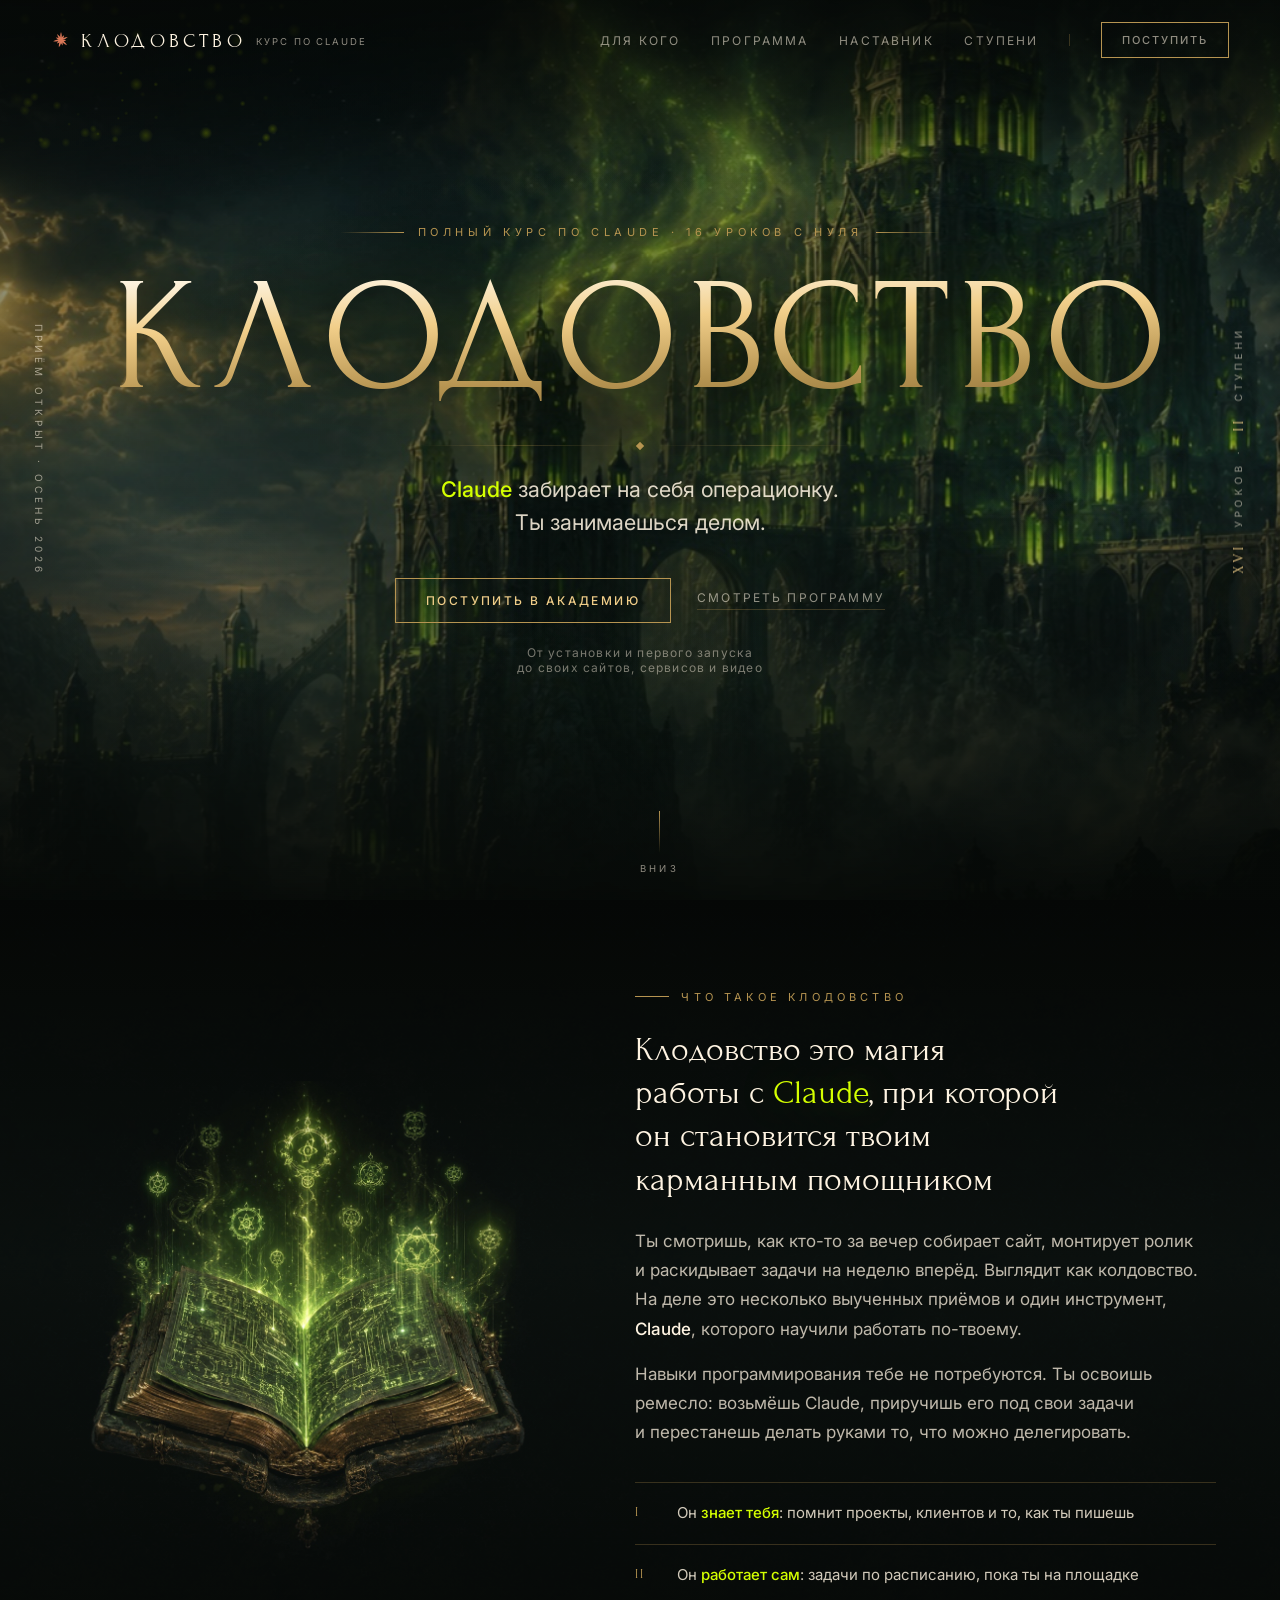
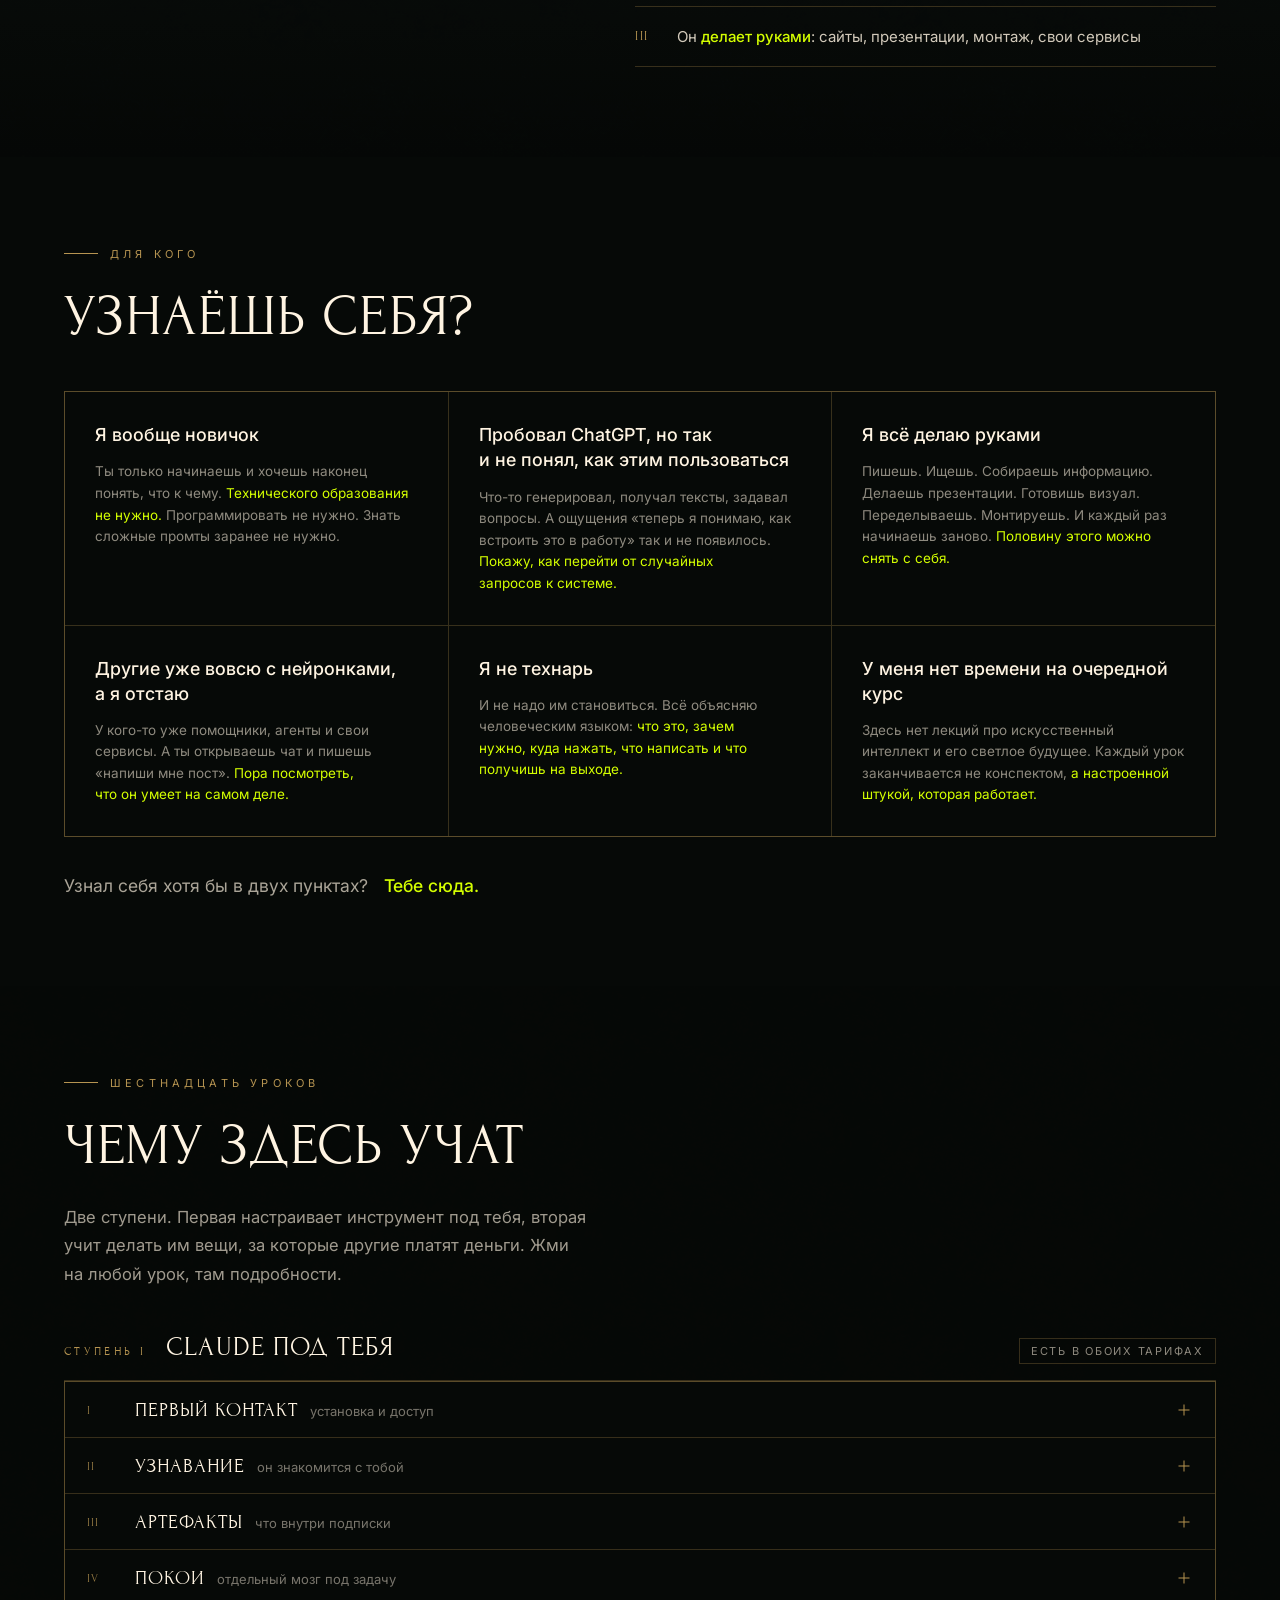
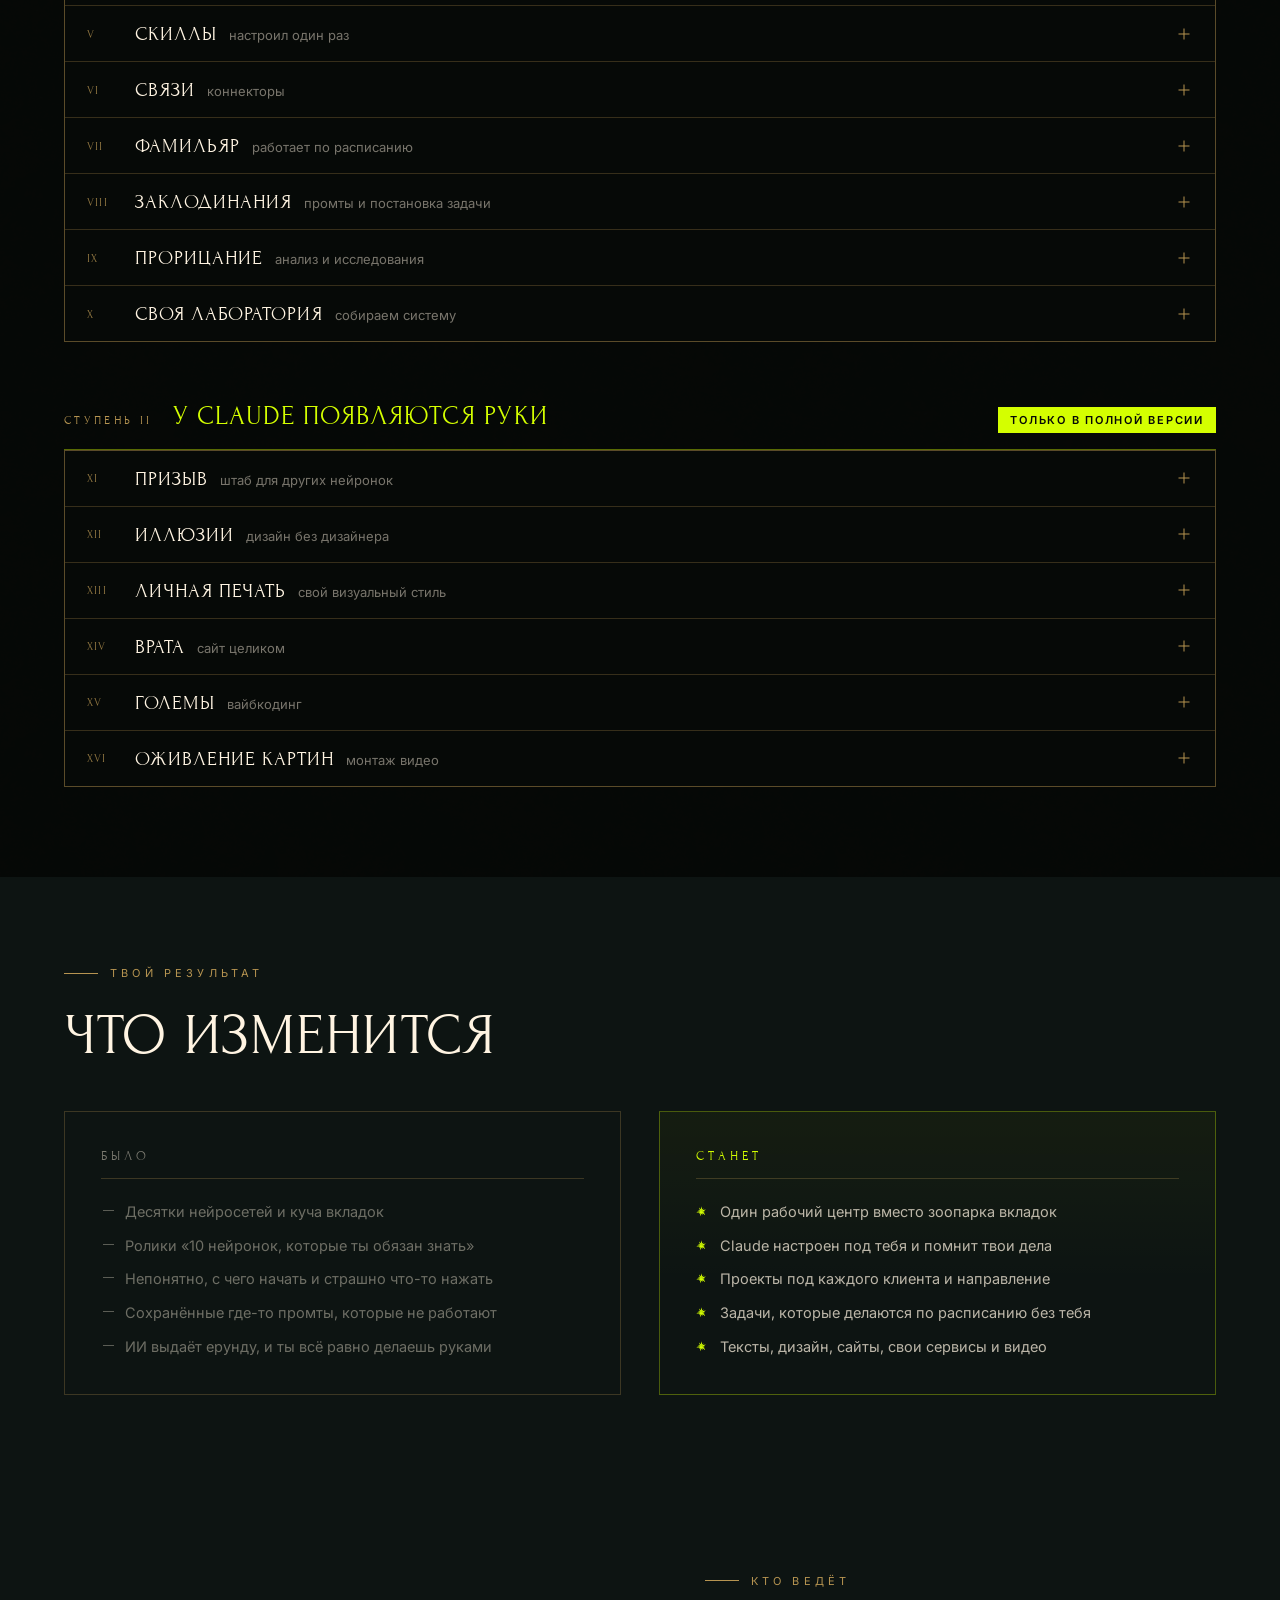
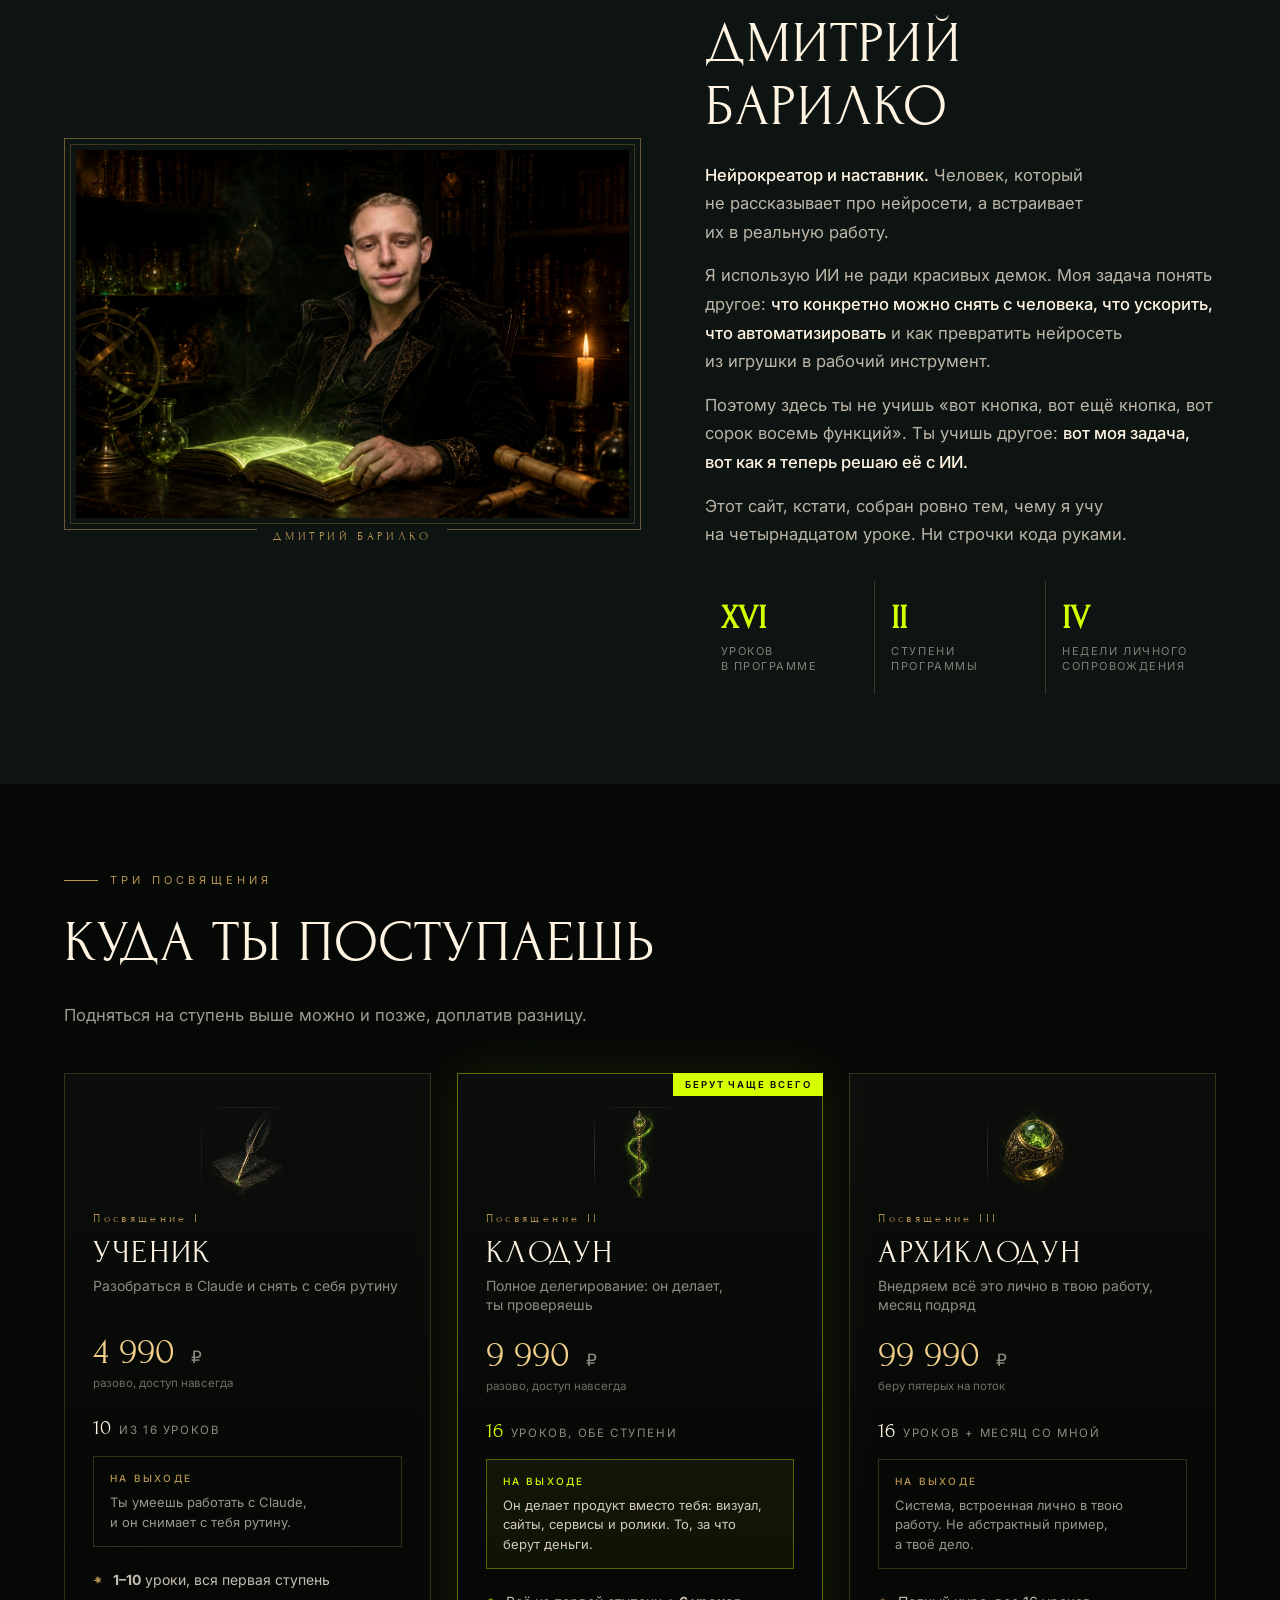
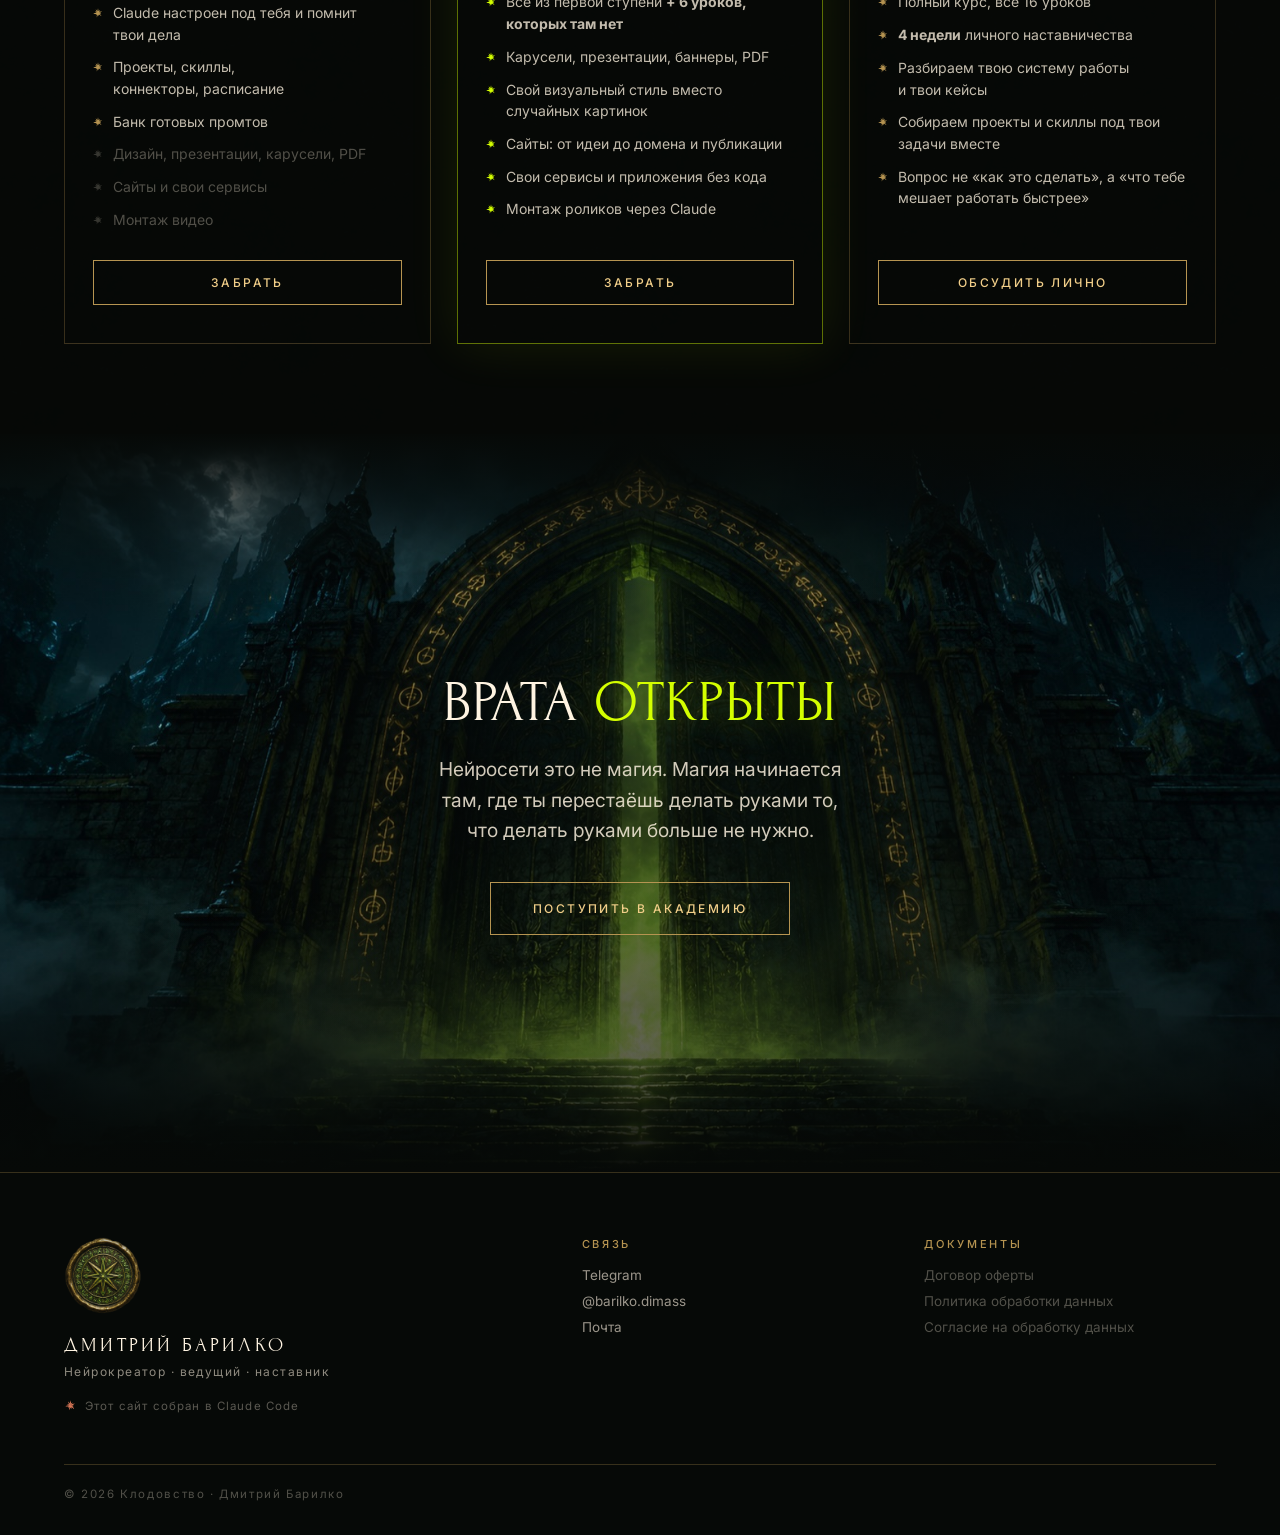
==== commit 33255cd5: "Символика Claude и явный жанр на первом экране - розетка Claude вместо абстрактной звезды: шапка, по" ====
--- a/index.html
+++ b/index.html
@@ -96,6 +96,23 @@
 .btn:hover::before{transform:translateY(0)}
 .btn.sm{padding:10px 20px;font-size:11px}
 
+
+/* ===== розетка Claude как маркер списка ===== */
+.claude-dot::before{
+  -webkit-mask:url("data:image/svg+xml,%3Csvg%20xmlns%3D%22http%3A%2F%2Fwww.w3.org%2F2000%2Fsvg%22%20viewBox%3D%220%200%2024%2024%22%3E%3Cpath%20fill%3D%22%23000%22%20d%3D%22M12.00%2012.00Q14.10%208.16%2012.00%202.40Q9.90%208.16%2012.00%2012.00ZM12.00%2012.00Q15.26%2010.81%2015.74%206.19Q11.73%208.54%2012.00%2012.00ZM12.00%2012.00Q16.12%2012.43%2020.12%208.29Q14.38%208.61%2012.00%2012.00ZM12.00%2012.00Q14.21%2014.44%2018.27%2012.90Q14.81%2010.28%2012.00%2012.00ZM12.00%2012.00Q13.53%2016.10%2019.26%2018.29Q16.28%2012.93%2012.00%2012.00ZM12.00%2012.00Q10.74%2015.17%2013.89%2018.45Q14.77%2013.99%2012.00%2012.00ZM12.00%2012.00Q8.96%2014.91%209.43%2020.75Q12.99%2016.09%2012.00%2012.00ZM12.00%2012.00Q8.65%2012.12%207.07%2016.27Q11.40%2015.30%2012.00%2012.00ZM12.00%2012.00Q7.90%2010.47%202.50%2013.37Q8.50%2014.63%2012.00%2012.00ZM12.00%2012.00Q10.36%208.94%205.71%209.13Q8.61%2012.76%2012.00%2012.00ZM12.00%2012.00Q11.90%207.96%207.33%204.73Q8.36%2010.23%2012.00%2012.00Z%22%2F%3E%3C%2Fsvg%3E") center/contain no-repeat;
+  mask:url("data:image/svg+xml,%3Csvg%20xmlns%3D%22http%3A%2F%2Fwww.w3.org%2F2000%2Fsvg%22%20viewBox%3D%220%200%2024%2024%22%3E%3Cpath%20fill%3D%22%23000%22%20d%3D%22M12.00%2012.00Q14.10%208.16%2012.00%202.40Q9.90%208.16%2012.00%2012.00ZM12.00%2012.00Q15.26%2010.81%2015.74%206.19Q11.73%208.54%2012.00%2012.00ZM12.00%2012.00Q16.12%2012.43%2020.12%208.29Q14.38%208.61%2012.00%2012.00ZM12.00%2012.00Q14.21%2014.44%2018.27%2012.90Q14.81%2010.28%2012.00%2012.00ZM12.00%2012.00Q13.53%2016.10%2019.26%2018.29Q16.28%2012.93%2012.00%2012.00ZM12.00%2012.00Q10.74%2015.17%2013.89%2018.45Q14.77%2013.99%2012.00%2012.00ZM12.00%2012.00Q8.96%2014.91%209.43%2020.75Q12.99%2016.09%2012.00%2012.00ZM12.00%2012.00Q8.65%2012.12%207.07%2016.27Q11.40%2015.30%2012.00%2012.00ZM12.00%2012.00Q7.90%2010.47%202.50%2013.37Q8.50%2014.63%2012.00%2012.00ZM12.00%2012.00Q10.36%208.94%205.71%209.13Q8.61%2012.76%2012.00%2012.00ZM12.00%2012.00Q11.90%207.96%207.33%204.73Q8.36%2010.23%2012.00%2012.00Z%22%2F%3E%3C%2Fsvg%3E") center/contain no-repeat;
+  transform:none !important;border-radius:0;
+}
+.brand-sub{
+  display:block;text-decoration:none;font-family:var(--f-ui);font-size:9.5px;
+  letter-spacing:.2em;text-transform:uppercase;color:var(--muted);margin-top:3px;
+}
+.hero-meta{
+  margin-top:22px;font-size:12px;letter-spacing:.1em;color:rgba(255,244,226,.45);
+  max-width:44ch;text-wrap:balance;
+}
+@media(max-width:560px){.brand-sub{font-size:8px;letter-spacing:.12em}.hero-meta{font-size:11px;margin-top:16px}}
+
 /* ============================================================
    ГЕРОЙ
    ============================================================ */
@@ -493,8 +510,10 @@
   content:"";position:absolute;left:2px;top:9px;width:11px;height:1px;background:rgba(255,244,226,.32);
 }
 .sh-col.now li::before{
-  content:"";position:absolute;left:2px;top:7px;width:6px;height:6px;background:var(--lime);
-  transform:rotate(45deg);box-shadow:0 0 10px rgba(212,255,0,.7);
+  content:"";position:absolute;left:-1px;top:4px;width:13px;height:13px;background:var(--lime);
+  -webkit-mask:url("data:image/svg+xml,%3Csvg%20xmlns%3D%22http%3A%2F%2Fwww.w3.org%2F2000%2Fsvg%22%20viewBox%3D%220%200%2024%2024%22%3E%3Cpath%20fill%3D%22%23000%22%20d%3D%22M12.00%2012.00Q14.10%208.16%2012.00%202.40Q9.90%208.16%2012.00%2012.00ZM12.00%2012.00Q15.26%2010.81%2015.74%206.19Q11.73%208.54%2012.00%2012.00ZM12.00%2012.00Q16.12%2012.43%2020.12%208.29Q14.38%208.61%2012.00%2012.00ZM12.00%2012.00Q14.21%2014.44%2018.27%2012.90Q14.81%2010.28%2012.00%2012.00ZM12.00%2012.00Q13.53%2016.10%2019.26%2018.29Q16.28%2012.93%2012.00%2012.00ZM12.00%2012.00Q10.74%2015.17%2013.89%2018.45Q14.77%2013.99%2012.00%2012.00ZM12.00%2012.00Q8.96%2014.91%209.43%2020.75Q12.99%2016.09%2012.00%2012.00ZM12.00%2012.00Q8.65%2012.12%207.07%2016.27Q11.40%2015.30%2012.00%2012.00ZM12.00%2012.00Q7.90%2010.47%202.50%2013.37Q8.50%2014.63%2012.00%2012.00ZM12.00%2012.00Q10.36%208.94%205.71%209.13Q8.61%2012.76%2012.00%2012.00ZM12.00%2012.00Q11.90%207.96%207.33%204.73Q8.36%2010.23%2012.00%2012.00Z%22%2F%3E%3C%2Fsvg%3E") center/contain no-repeat;
+  mask:url("data:image/svg+xml,%3Csvg%20xmlns%3D%22http%3A%2F%2Fwww.w3.org%2F2000%2Fsvg%22%20viewBox%3D%220%200%2024%2024%22%3E%3Cpath%20fill%3D%22%23000%22%20d%3D%22M12.00%2012.00Q14.10%208.16%2012.00%202.40Q9.90%208.16%2012.00%2012.00ZM12.00%2012.00Q15.26%2010.81%2015.74%206.19Q11.73%208.54%2012.00%2012.00ZM12.00%2012.00Q16.12%2012.43%2020.12%208.29Q14.38%208.61%2012.00%2012.00ZM12.00%2012.00Q14.21%2014.44%2018.27%2012.90Q14.81%2010.28%2012.00%2012.00ZM12.00%2012.00Q13.53%2016.10%2019.26%2018.29Q16.28%2012.93%2012.00%2012.00ZM12.00%2012.00Q10.74%2015.17%2013.89%2018.45Q14.77%2013.99%2012.00%2012.00ZM12.00%2012.00Q8.96%2014.91%209.43%2020.75Q12.99%2016.09%2012.00%2012.00ZM12.00%2012.00Q8.65%2012.12%207.07%2016.27Q11.40%2015.30%2012.00%2012.00ZM12.00%2012.00Q7.90%2010.47%202.50%2013.37Q8.50%2014.63%2012.00%2012.00ZM12.00%2012.00Q10.36%208.94%205.71%209.13Q8.61%2012.76%2012.00%2012.00ZM12.00%2012.00Q11.90%207.96%207.33%204.73Q8.36%2010.23%2012.00%2012.00Z%22%2F%3E%3C%2Fsvg%3E") center/contain no-repeat;
+  filter:drop-shadow(0 0 6px rgba(212,255,0,.6));
 }
 
 
@@ -573,10 +592,12 @@
 .tier .note{font-size:11.5px;color:rgba(255,244,226,.42);margin-bottom:24px;min-height:1.4em}
 .tier ul{list-style:none;display:grid;gap:11px;margin-bottom:30px;flex:1;align-content:start}
 .tier ul li{position:relative;padding-left:20px;font-size:14px;line-height:1.55;color:rgba(255,244,226,.76);text-wrap:pretty}
-.tier ul li::before{content:"";position:absolute;left:1px;top:8px;width:5px;height:5px;background:var(--gold);transform:rotate(45deg)}
-.tier.pick ul li::before{background:var(--lime);box-shadow:0 0 8px rgba(212,255,0,.6)}
+.tier ul li::before{content:"";position:absolute;left:-1px;top:5px;width:12px;height:12px;background:var(--gold);
+  -webkit-mask:url("data:image/svg+xml,%3Csvg%20xmlns%3D%22http%3A%2F%2Fwww.w3.org%2F2000%2Fsvg%22%20viewBox%3D%220%200%2024%2024%22%3E%3Cpath%20fill%3D%22%23000%22%20d%3D%22M12.00%2012.00Q14.10%208.16%2012.00%202.40Q9.90%208.16%2012.00%2012.00ZM12.00%2012.00Q15.26%2010.81%2015.74%206.19Q11.73%208.54%2012.00%2012.00ZM12.00%2012.00Q16.12%2012.43%2020.12%208.29Q14.38%208.61%2012.00%2012.00ZM12.00%2012.00Q14.21%2014.44%2018.27%2012.90Q14.81%2010.28%2012.00%2012.00ZM12.00%2012.00Q13.53%2016.10%2019.26%2018.29Q16.28%2012.93%2012.00%2012.00ZM12.00%2012.00Q10.74%2015.17%2013.89%2018.45Q14.77%2013.99%2012.00%2012.00ZM12.00%2012.00Q8.96%2014.91%209.43%2020.75Q12.99%2016.09%2012.00%2012.00ZM12.00%2012.00Q8.65%2012.12%207.07%2016.27Q11.40%2015.30%2012.00%2012.00ZM12.00%2012.00Q7.90%2010.47%202.50%2013.37Q8.50%2014.63%2012.00%2012.00ZM12.00%2012.00Q10.36%208.94%205.71%209.13Q8.61%2012.76%2012.00%2012.00ZM12.00%2012.00Q11.90%207.96%207.33%204.73Q8.36%2010.23%2012.00%2012.00Z%22%2F%3E%3C%2Fsvg%3E") center/contain no-repeat;
+  mask:url("data:image/svg+xml,%3Csvg%20xmlns%3D%22http%3A%2F%2Fwww.w3.org%2F2000%2Fsvg%22%20viewBox%3D%220%200%2024%2024%22%3E%3Cpath%20fill%3D%22%23000%22%20d%3D%22M12.00%2012.00Q14.10%208.16%2012.00%202.40Q9.90%208.16%2012.00%2012.00ZM12.00%2012.00Q15.26%2010.81%2015.74%206.19Q11.73%208.54%2012.00%2012.00ZM12.00%2012.00Q16.12%2012.43%2020.12%208.29Q14.38%208.61%2012.00%2012.00ZM12.00%2012.00Q14.21%2014.44%2018.27%2012.90Q14.81%2010.28%2012.00%2012.00ZM12.00%2012.00Q13.53%2016.10%2019.26%2018.29Q16.28%2012.93%2012.00%2012.00ZM12.00%2012.00Q10.74%2015.17%2013.89%2018.45Q14.77%2013.99%2012.00%2012.00ZM12.00%2012.00Q8.96%2014.91%209.43%2020.75Q12.99%2016.09%2012.00%2012.00ZM12.00%2012.00Q8.65%2012.12%207.07%2016.27Q11.40%2015.30%2012.00%2012.00ZM12.00%2012.00Q7.90%2010.47%202.50%2013.37Q8.50%2014.63%2012.00%2012.00ZM12.00%2012.00Q10.36%208.94%205.71%209.13Q8.61%2012.76%2012.00%2012.00ZM12.00%2012.00Q11.90%207.96%207.33%204.73Q8.36%2010.23%2012.00%2012.00Z%22%2F%3E%3C%2Fsvg%3E") center/contain no-repeat}
+.tier.pick ul li::before{background:var(--lime);filter:drop-shadow(0 0 5px rgba(212,255,0,.7))}
 .tier ul li.off{color:rgba(255,244,226,.3)}
-.tier ul li.off::before{background:rgba(255,244,226,.2);box-shadow:none}
+.tier ul li.off::before{background:rgba(255,244,226,.2);filter:none}
 .tier .btn{width:100%}
 /* итог тарифа: главное различие между ступенями, читается за секунду */
 .tier .sum{
@@ -659,8 +680,8 @@
 <!-- ================= ШАПКА ================= -->
 <header class="topbar" id="topbar">
   <a href="#" class="brand">
-    <svg class="spark" viewBox="0 0 24 24" aria-hidden="true"><path d="M12 1.4l1.6 6.1 4.3-4.4-2.6 5.7 6-1.4-5.4 3.1 5.4 3.1-6-1.4 2.6 5.7-4.3-4.4-1.6 6.1-1.6-6.1-4.3 4.4 2.6-5.7-6 1.4 5.4-3.1L2.7 7.4l6 1.4L6.1 3.1l4.3 4.4z"/></svg>
-    <b>Клодовство</b>
+    <svg class="spark" viewBox="0 0 24 24" aria-hidden="true"><path d="M12.00 12.00Q14.10 8.16 12.00 2.40Q9.90 8.16 12.00 12.00ZM12.00 12.00Q15.26 10.81 15.74 6.19Q11.73 8.54 12.00 12.00ZM12.00 12.00Q16.12 12.43 20.12 8.29Q14.38 8.61 12.00 12.00ZM12.00 12.00Q14.21 14.44 18.27 12.90Q14.81 10.28 12.00 12.00ZM12.00 12.00Q13.53 16.10 19.26 18.29Q16.28 12.93 12.00 12.00ZM12.00 12.00Q10.74 15.17 13.89 18.45Q14.77 13.99 12.00 12.00ZM12.00 12.00Q8.96 14.91 9.43 20.75Q12.99 16.09 12.00 12.00ZM12.00 12.00Q8.65 12.12 7.07 16.27Q11.40 15.30 12.00 12.00ZM12.00 12.00Q7.90 10.47 2.50 13.37Q8.50 14.63 12.00 12.00ZM12.00 12.00Q10.36 8.94 5.71 9.13Q8.61 12.76 12.00 12.00ZM12.00 12.00Q11.90 7.96 7.33 4.73Q8.36 10.23 12.00 12.00Z"/></svg>
+    <b>Клодовство</b><s class="brand-sub">курс по Claude</s>
   </a>
   <nav class="nav">
     <a href="#who">Для кого</a>
@@ -682,7 +703,7 @@
   <div class="side r"><u>XVI</u> уроков · <u>II</u> ступени</div>
 
   <div class="hero-inner">
-    <div class="eyebrow rise d1">Академия прикладной магии</div>
+    <div class="eyebrow rise d1">Полный курс по Claude · 16 уроков с нуля</div>
     <h1 class="title rise d2">Клодовство</h1>
     <div class="rule rise d3"><s></s><b></b><s></s></div>
     <p class="lead rise d4"><em>Claude</em> забирает на&nbsp;себя операционку.<br>Ты занимаешься делом.</p>
@@ -690,6 +711,7 @@
       <a href="#tiers" class="btn"><span>Поступить в академию</span></a>
       <a href="#program" class="link-quiet">Смотреть программу</a>
     </div>
+    <p class="hero-meta rise d5">От установки и&nbsp;первого запуска до&nbsp;своих сайтов, сервисов и&nbsp;видео</p>
   </div>
 
   <div class="scroll-hint rise d6"><i></i>Вниз</div>
@@ -1088,7 +1110,7 @@
           <li>Собираем проекты и&nbsp;скиллы под твои задачи вместе</li>
           <li>Вопрос не&nbsp;«как это сделать», а&nbsp;«что тебе мешает работать быстрее»</li>
         </ul>
-        <a href="https://t.me/barilkodima" target="_blank" rel="noopener" class="btn"><span>Обсудить лично</span></a>
+        <a href="https://t.me/dimasterrr" target="_blank" rel="noopener" class="btn"><span>Обсудить лично</span></a>
       </div>
     </div>
 
@@ -1109,11 +1131,11 @@
       <img class="ft-seal" src="assets/seal.jpg" alt="">
       <span class="ft-name">Дмитрий Барилко</span>
       <span class="ft-role">Нейрокреатор · ведущий · наставник</span>
-      <span class="made"><svg class="spark" viewBox="0 0 24 24"><path d="M12 1.4l1.6 6.1 4.3-4.4-2.6 5.7 6-1.4-5.4 3.1 5.4 3.1-6-1.4 2.6 5.7-4.3-4.4-1.6 6.1-1.6-6.1-4.3 4.4 2.6-5.7-6 1.4 5.4-3.1L2.7 7.4l6 1.4L6.1 3.1l4.3 4.4z"/></svg>Этот сайт собран в Claude Code</span>
+      <span class="made"><svg class="spark" viewBox="0 0 24 24"><path d="M12.00 12.00Q14.10 8.16 12.00 2.40Q9.90 8.16 12.00 12.00ZM12.00 12.00Q15.26 10.81 15.74 6.19Q11.73 8.54 12.00 12.00ZM12.00 12.00Q16.12 12.43 20.12 8.29Q14.38 8.61 12.00 12.00ZM12.00 12.00Q14.21 14.44 18.27 12.90Q14.81 10.28 12.00 12.00ZM12.00 12.00Q13.53 16.10 19.26 18.29Q16.28 12.93 12.00 12.00ZM12.00 12.00Q10.74 15.17 13.89 18.45Q14.77 13.99 12.00 12.00ZM12.00 12.00Q8.96 14.91 9.43 20.75Q12.99 16.09 12.00 12.00ZM12.00 12.00Q8.65 12.12 7.07 16.27Q11.40 15.30 12.00 12.00ZM12.00 12.00Q7.90 10.47 2.50 13.37Q8.50 14.63 12.00 12.00ZM12.00 12.00Q10.36 8.94 5.71 9.13Q8.61 12.76 12.00 12.00ZM12.00 12.00Q11.90 7.96 7.33 4.73Q8.36 10.23 12.00 12.00Z"/></svg>Этот сайт собран в Claude Code</span>
     </div>
     <div class="ft-col">
       <b>Связь</b>
-      <a href="https://t.me/barilkodima" target="_blank" rel="noopener">Telegram</a>
+      <a href="https://t.me/dimasterrr" target="_blank" rel="noopener">Telegram</a>
       <a href="https://instagram.com/barilko.dimass" target="_blank" rel="noopener">@barilko.dimass</a>
       <a href="mailto:barilkodima3@gmail.com">Почта</a>
     </div>
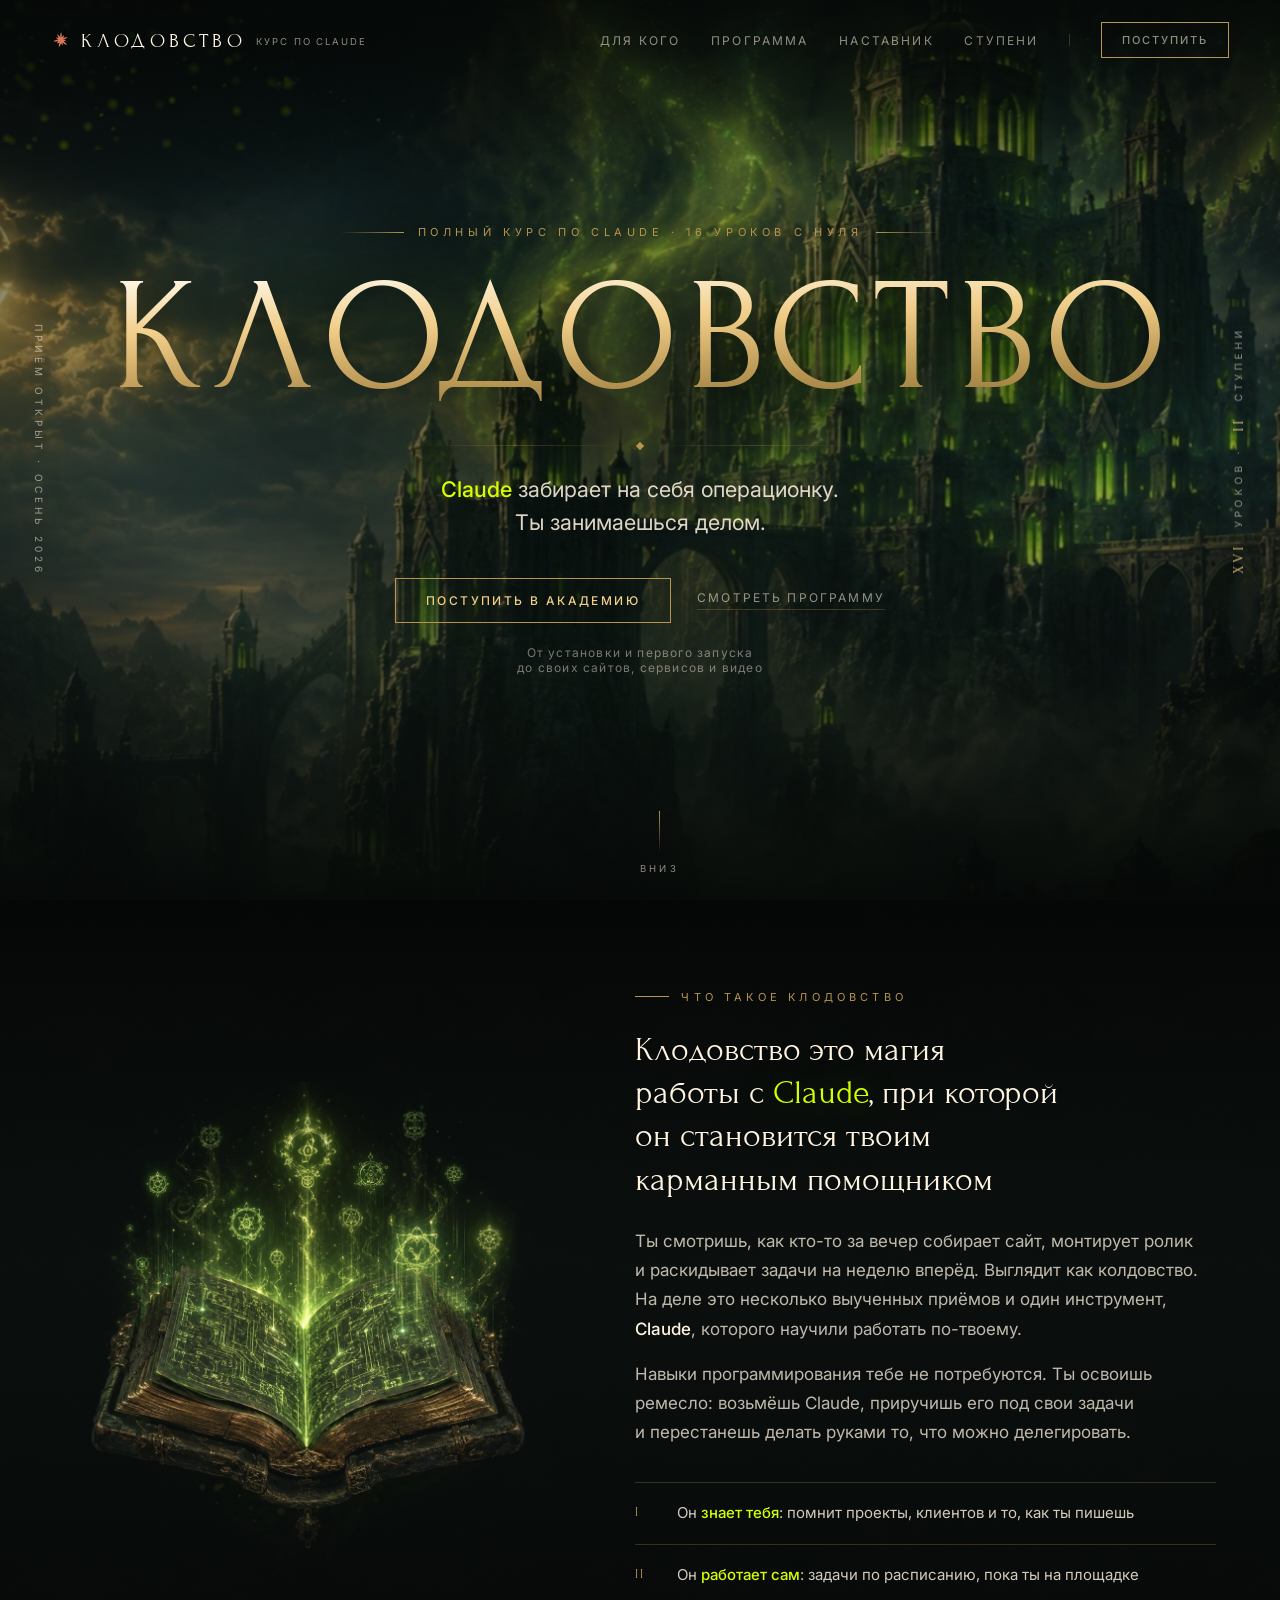
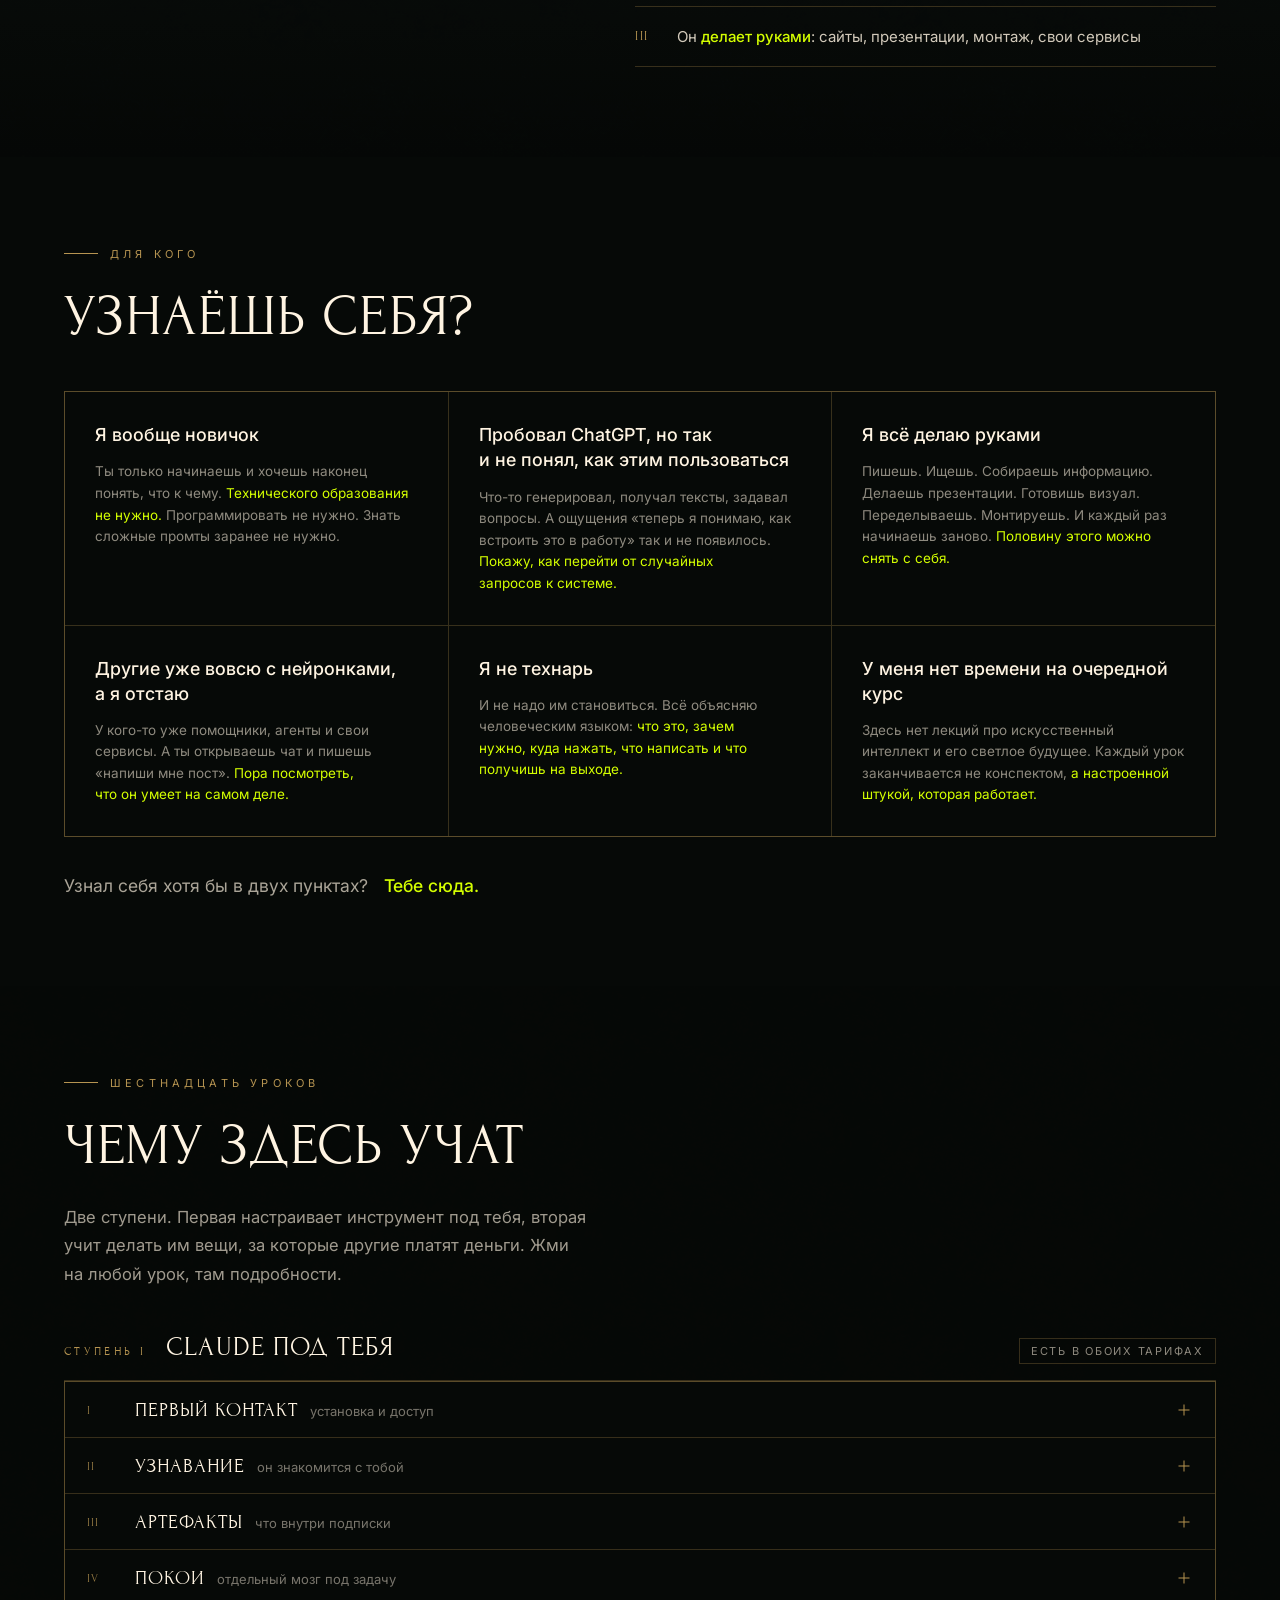
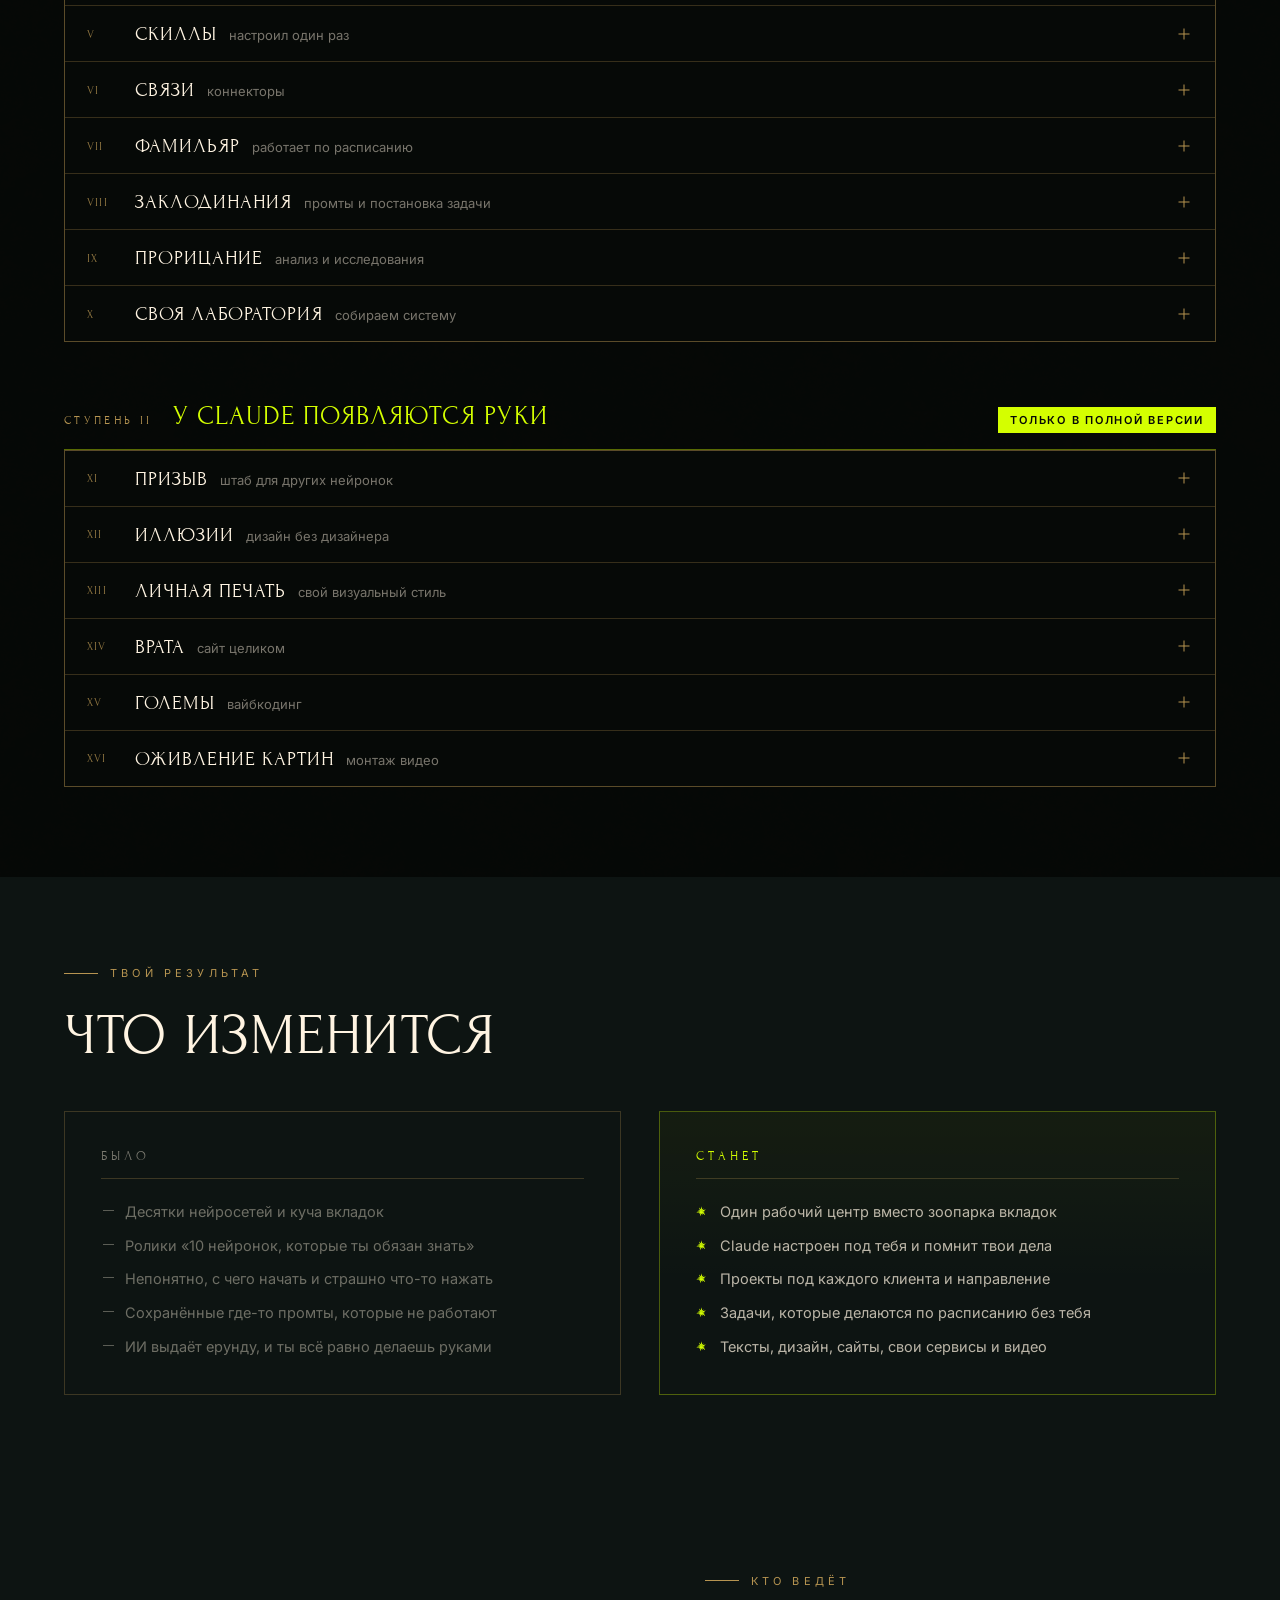
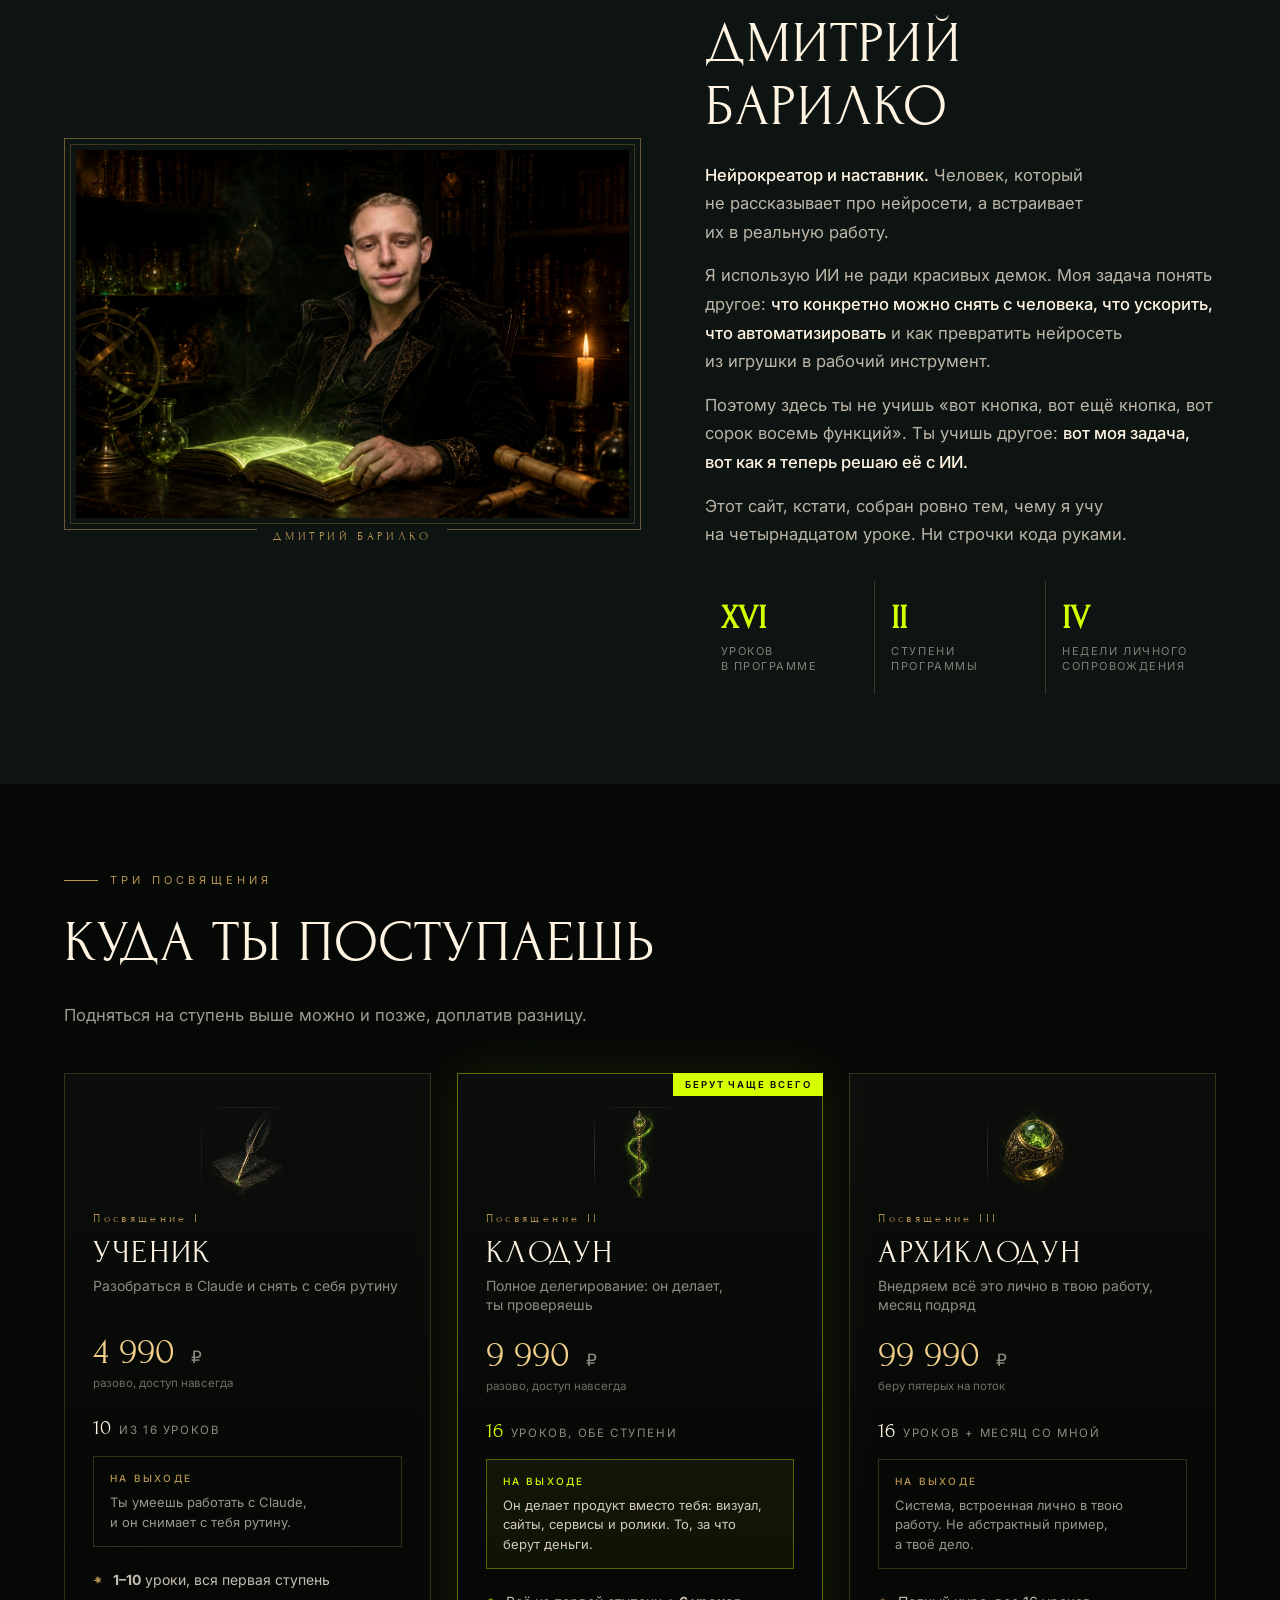
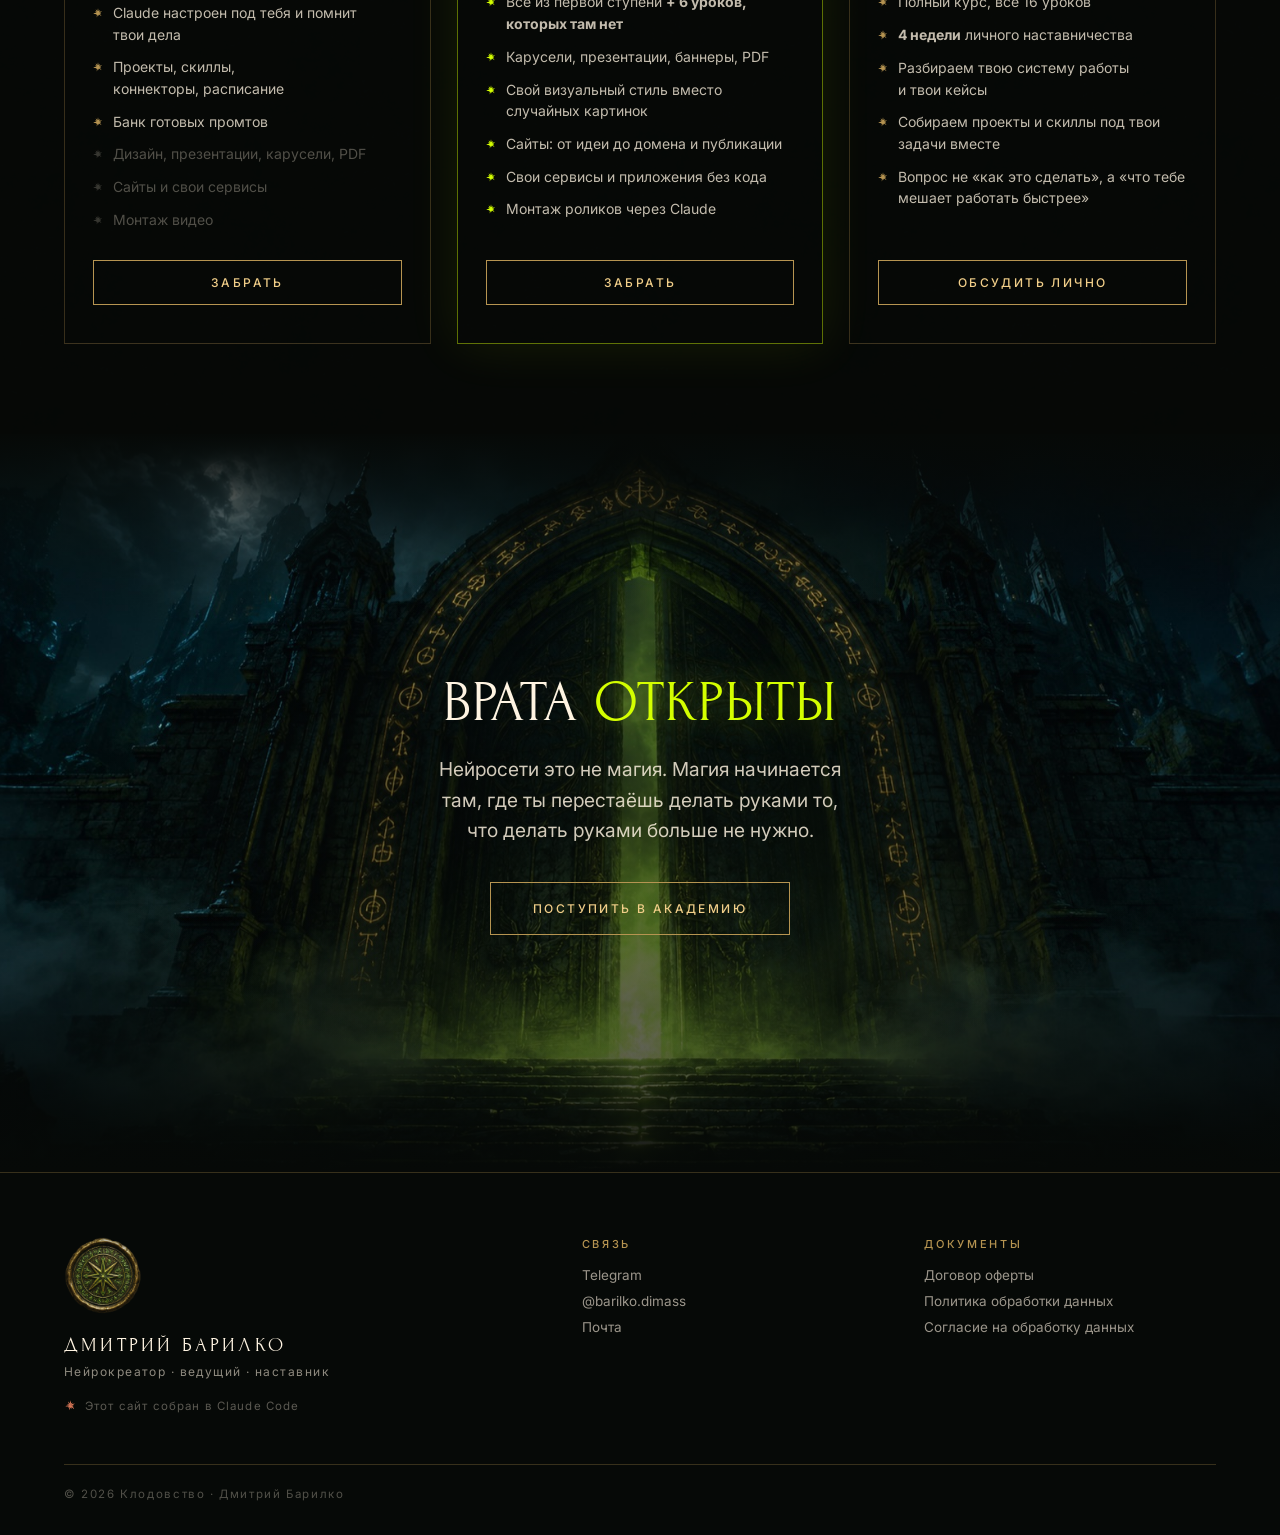
==== commit 2e33bbe2: "Юридические документы и страницы результата оплаты - оферта, политика и согласие вшиты в подвал - su" ====
--- a/index.html
+++ b/index.html
@@ -666,7 +666,6 @@
 .ft-col a{display:block;font-size:13.5px;color:rgba(255,244,226,.6);text-decoration:none;
   margin-bottom:10px;transition:color .3s}
 .ft-col a:hover{color:var(--lime)}
-.ft-col a[data-todo]{color:rgba(255,244,226,.3)}
 footer .made{display:flex;align-items:center;gap:8px;font-size:11.5px;letter-spacing:.1em;color:rgba(255,244,226,.34)}
 footer .made .spark{color:var(--claude);font-size:13px}
 .ft-line{
@@ -1141,9 +1140,9 @@
     </div>
     <div class="ft-col">
       <b>Документы</b>
-      <a href="#" data-todo>Договор оферты</a>
-      <a href="#" data-todo>Политика обработки данных</a>
-      <a href="#" data-todo>Согласие на обработку данных</a>
+      <a href="https://disk.yandex.ru/i/0ASFtmQFfmXgKg" target="_blank" rel="noopener">Договор оферты</a>
+      <a href="https://disk.yandex.ru/i/R0ZyhCkG86cKQg" target="_blank" rel="noopener">Политика обработки данных</a>
+      <a href="https://disk.yandex.ru/i/EfOxFurPLNch7g" target="_blank" rel="noopener">Согласие на обработку данных</a>
     </div>
   </div>
   <div class="ft-line">© 2026 Клодовство · Дмитрий Барилко</div>
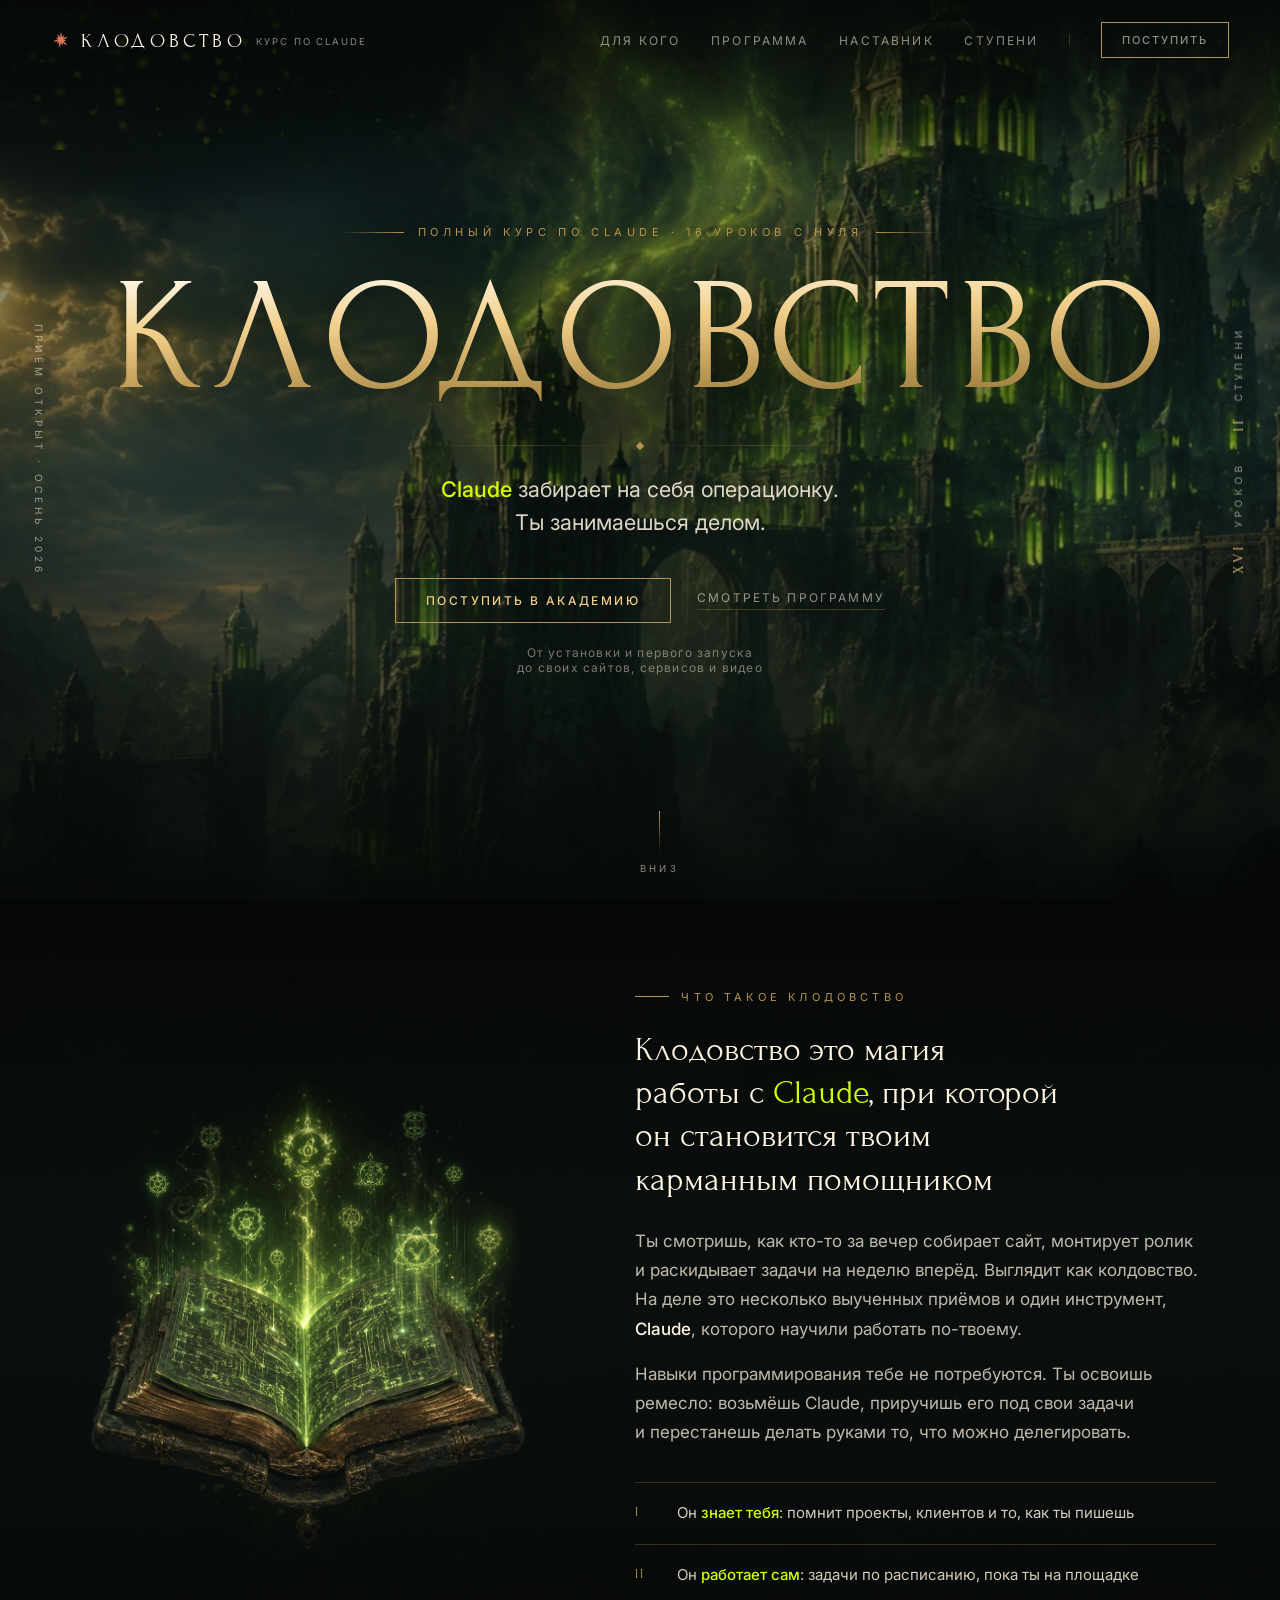
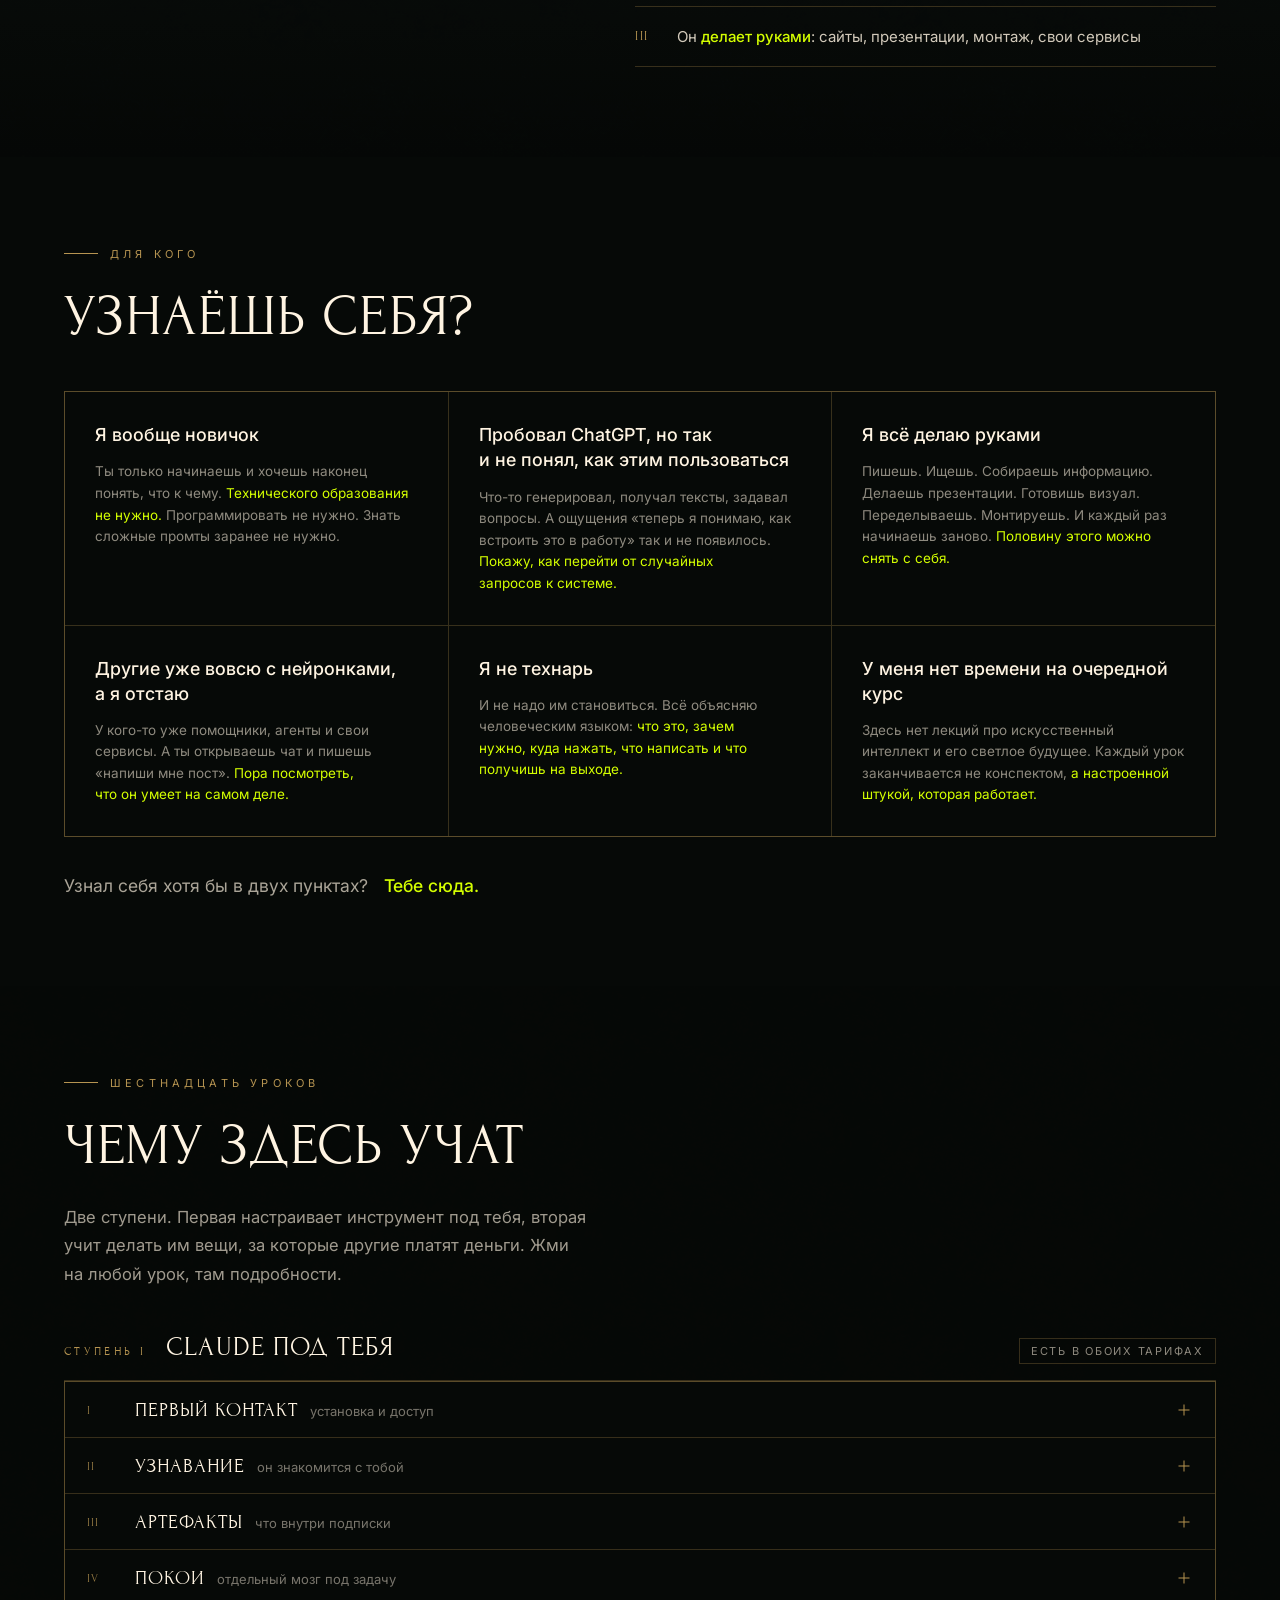
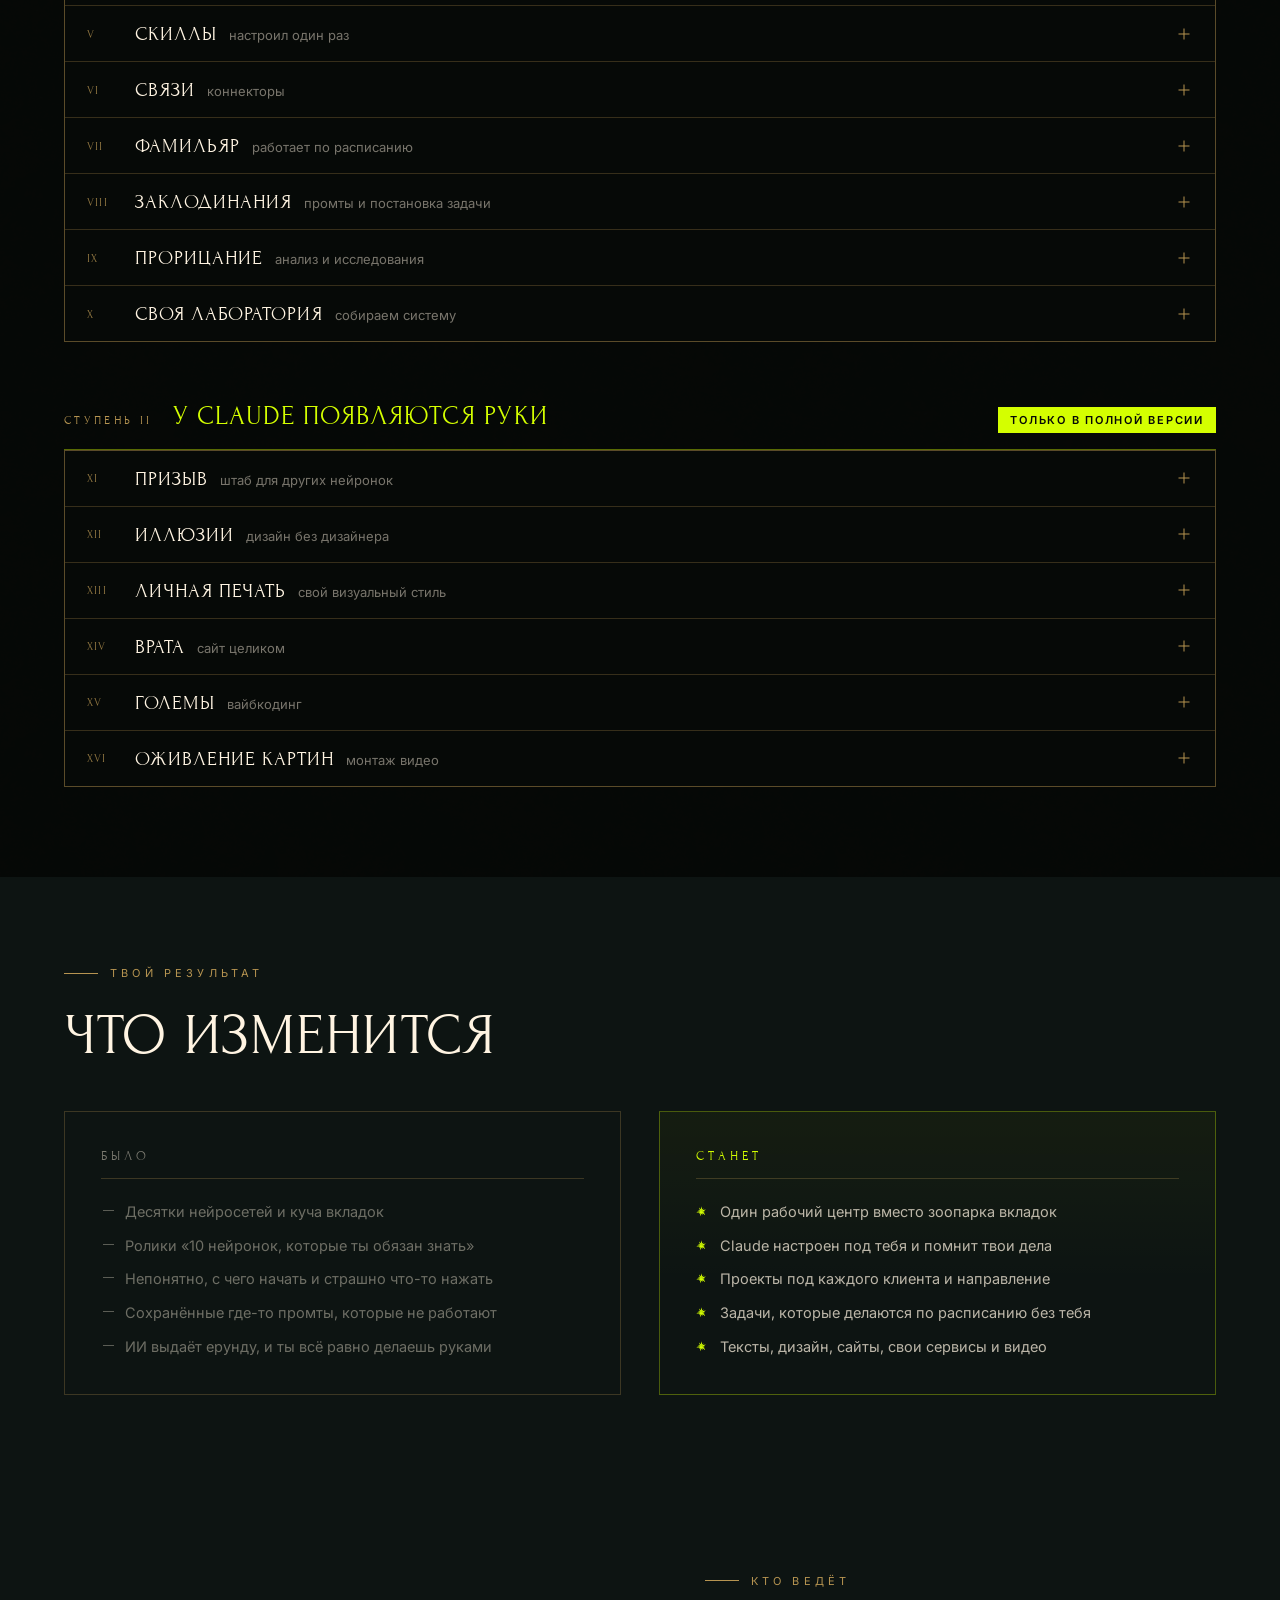
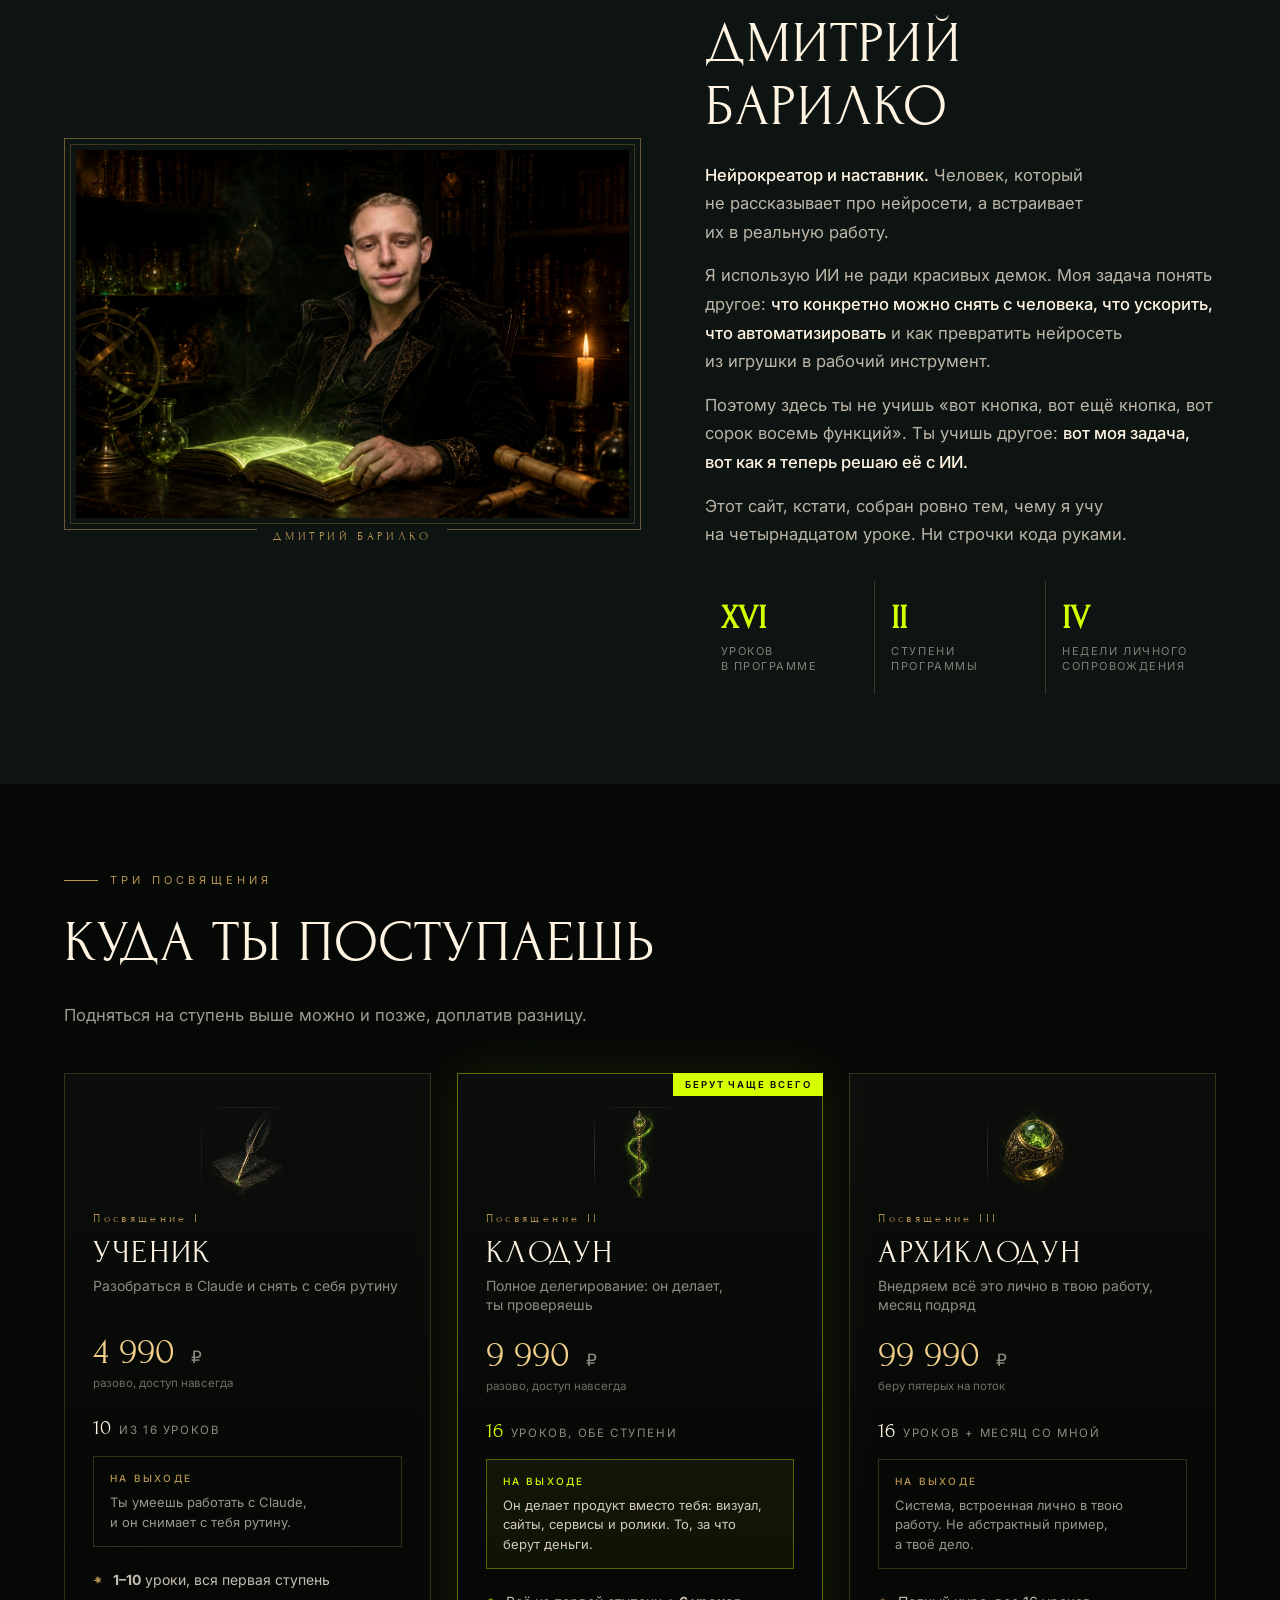
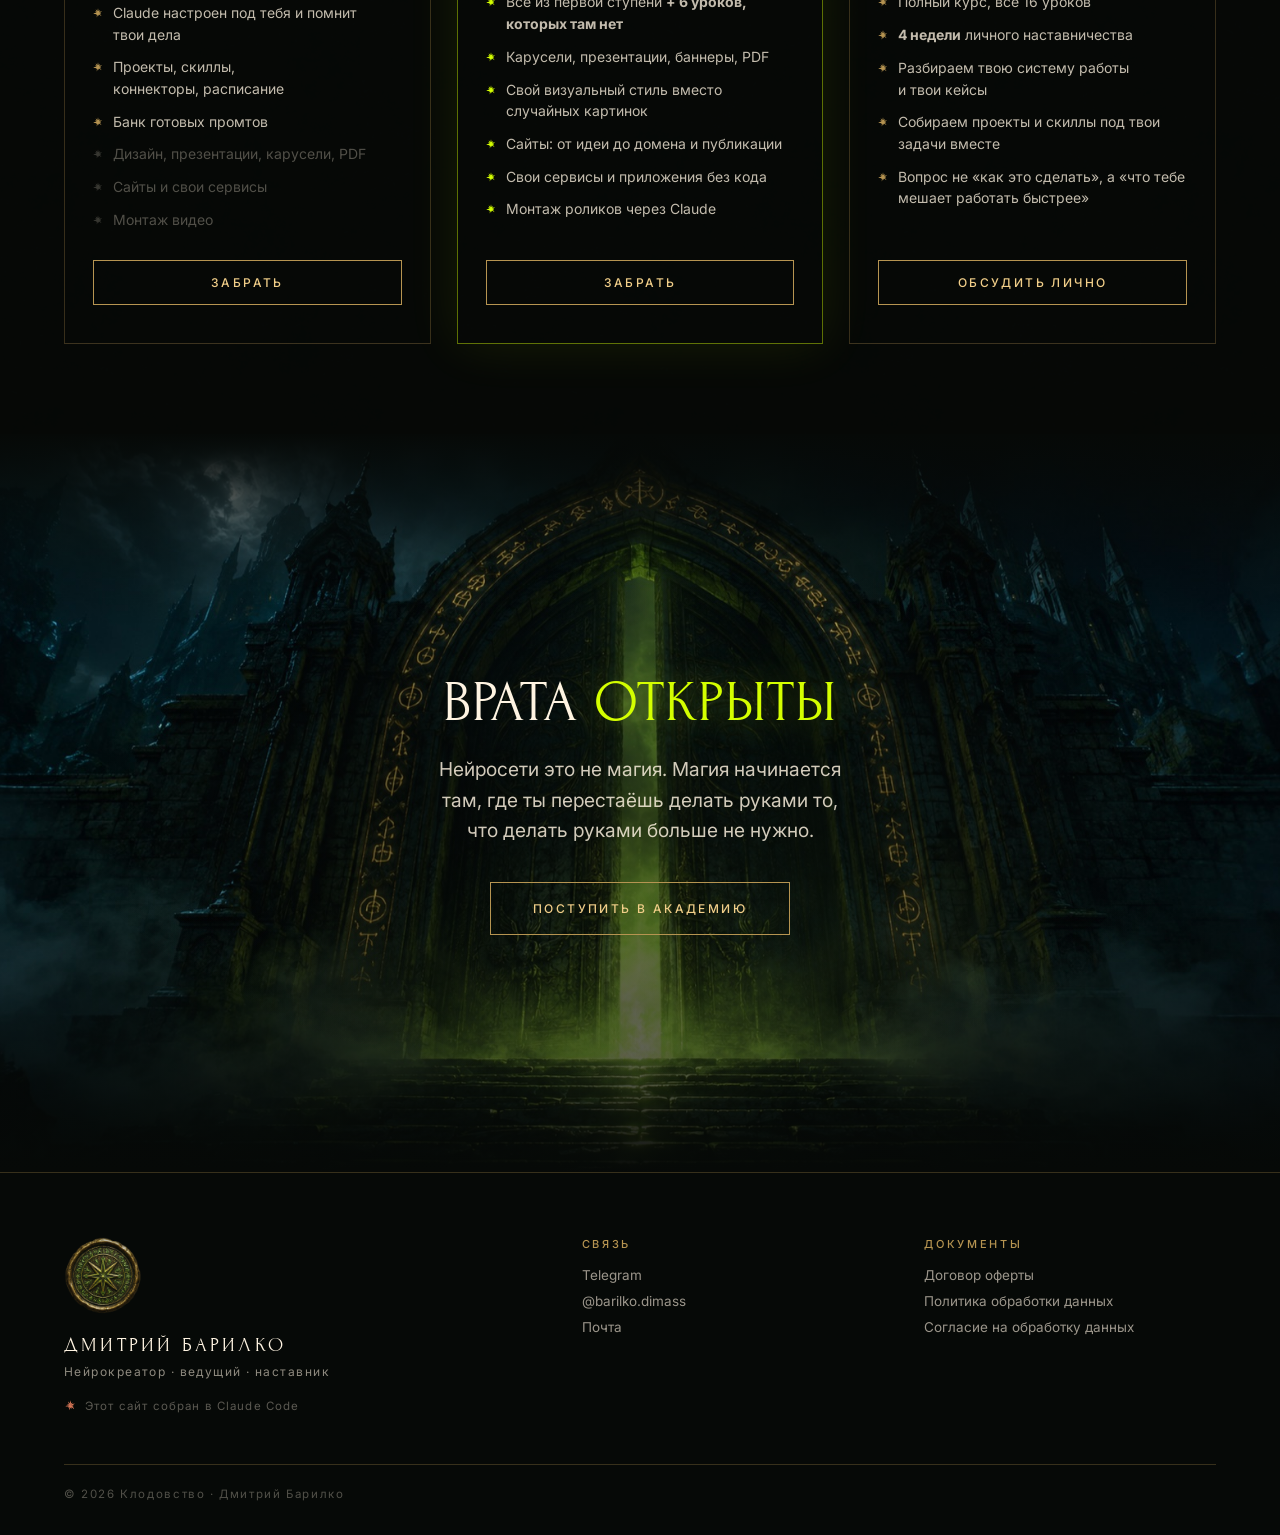
==== commit 6f40850a: "Приём оплаты: интеграция с эквайрингом, форма и выдача доступа - tbank.php: подпись SHA-256, Init, G" ====
--- a/index.html
+++ b/index.html
@@ -1067,7 +1067,7 @@
           <li class="off">Сайты и&nbsp;свои сервисы</li>
           <li class="off">Монтаж видео</li>
         </ul>
-        <a href="#" class="btn"><span>Забрать</span></a>
+        <a href="pay.php?t=1" class="btn"><span>Забрать</span></a>
       </div>
 
       <!-- II -->
@@ -1089,7 +1089,7 @@
           <li>Свои сервисы и&nbsp;приложения без кода</li>
           <li>Монтаж роликов через Claude</li>
         </ul>
-        <a href="#" class="btn"><span>Забрать</span></a>
+        <a href="pay.php?t=2" class="btn"><span>Забрать</span></a>
       </div>
 
       <!-- III -->
@@ -1109,7 +1109,7 @@
           <li>Собираем проекты и&nbsp;скиллы под твои задачи вместе</li>
           <li>Вопрос не&nbsp;«как это сделать», а&nbsp;«что тебе мешает работать быстрее»</li>
         </ul>
-        <a href="https://t.me/dimasterrr" target="_blank" rel="noopener" class="btn"><span>Обсудить лично</span></a>
+        <a href="https://t.me/m/Cr6hojS7NWMy" target="_blank" rel="noopener" class="btn"><span>Обсудить лично</span></a>
       </div>
     </div>
 
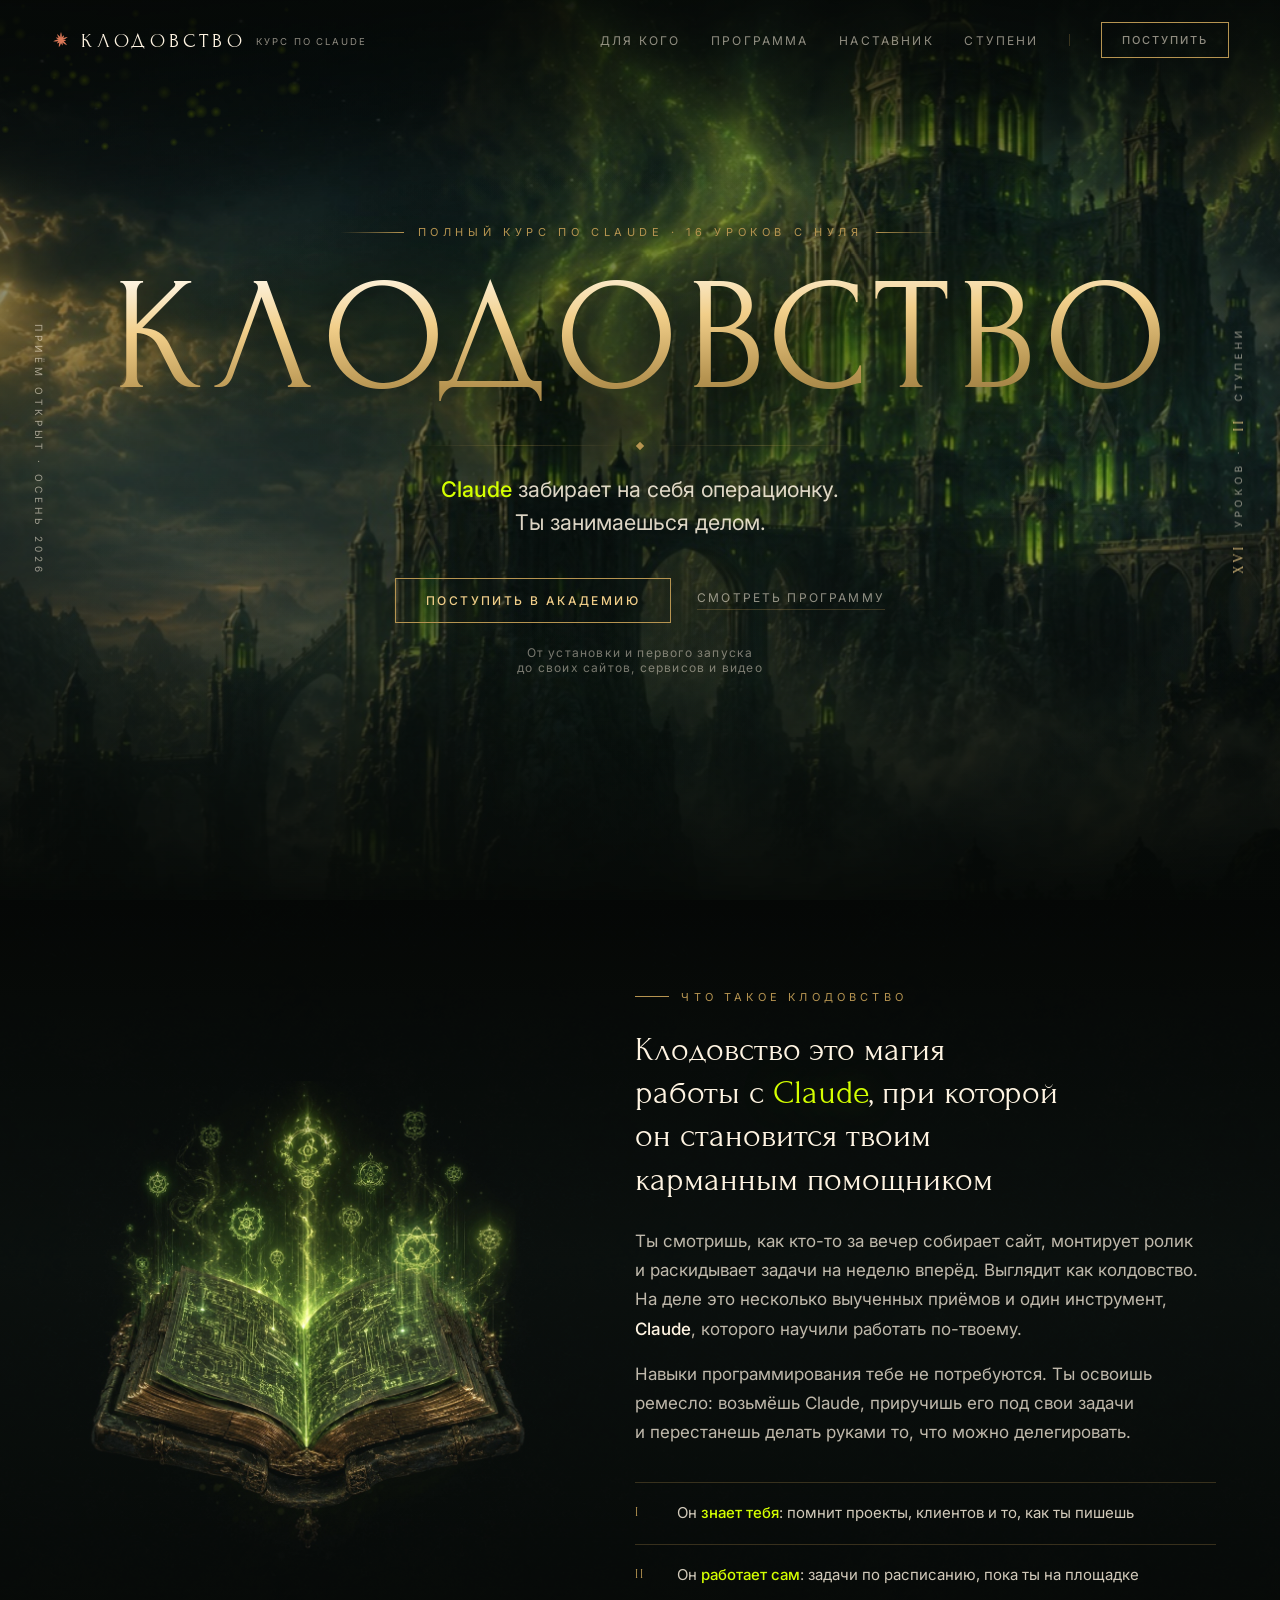
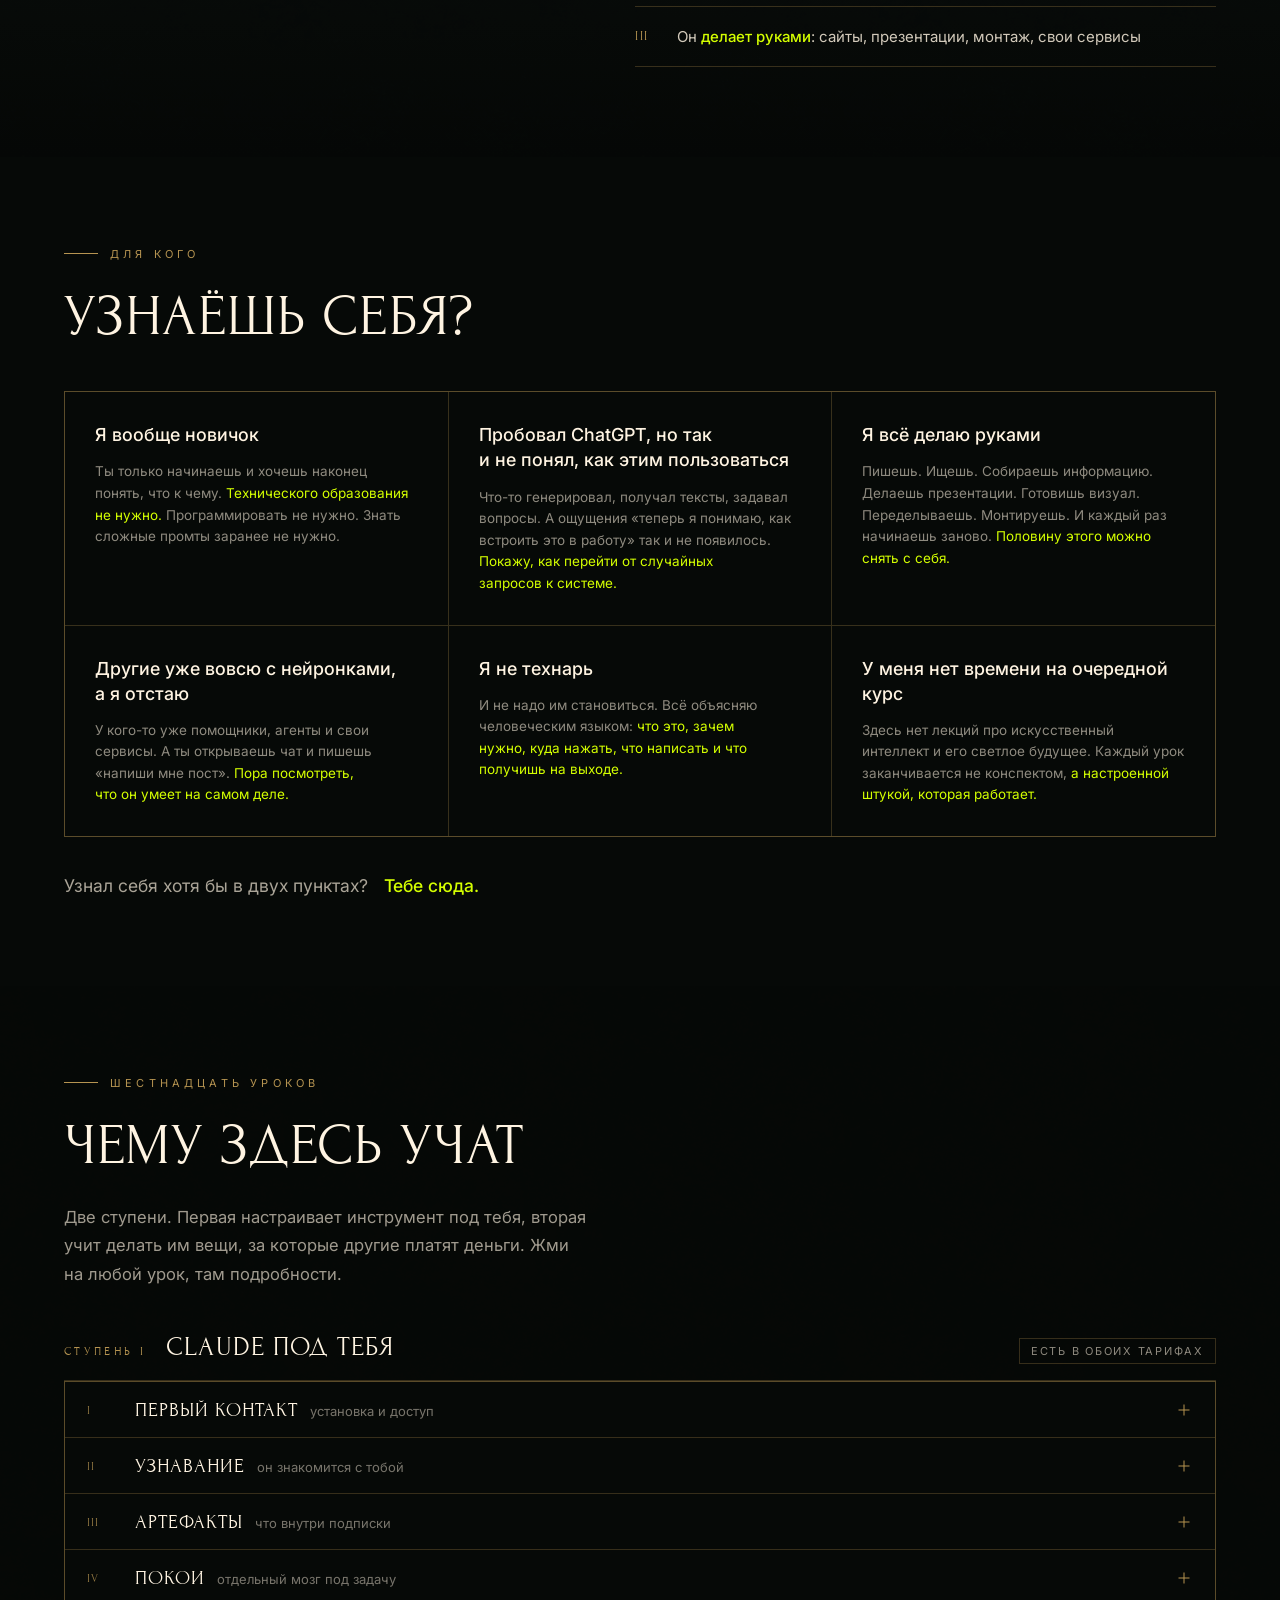
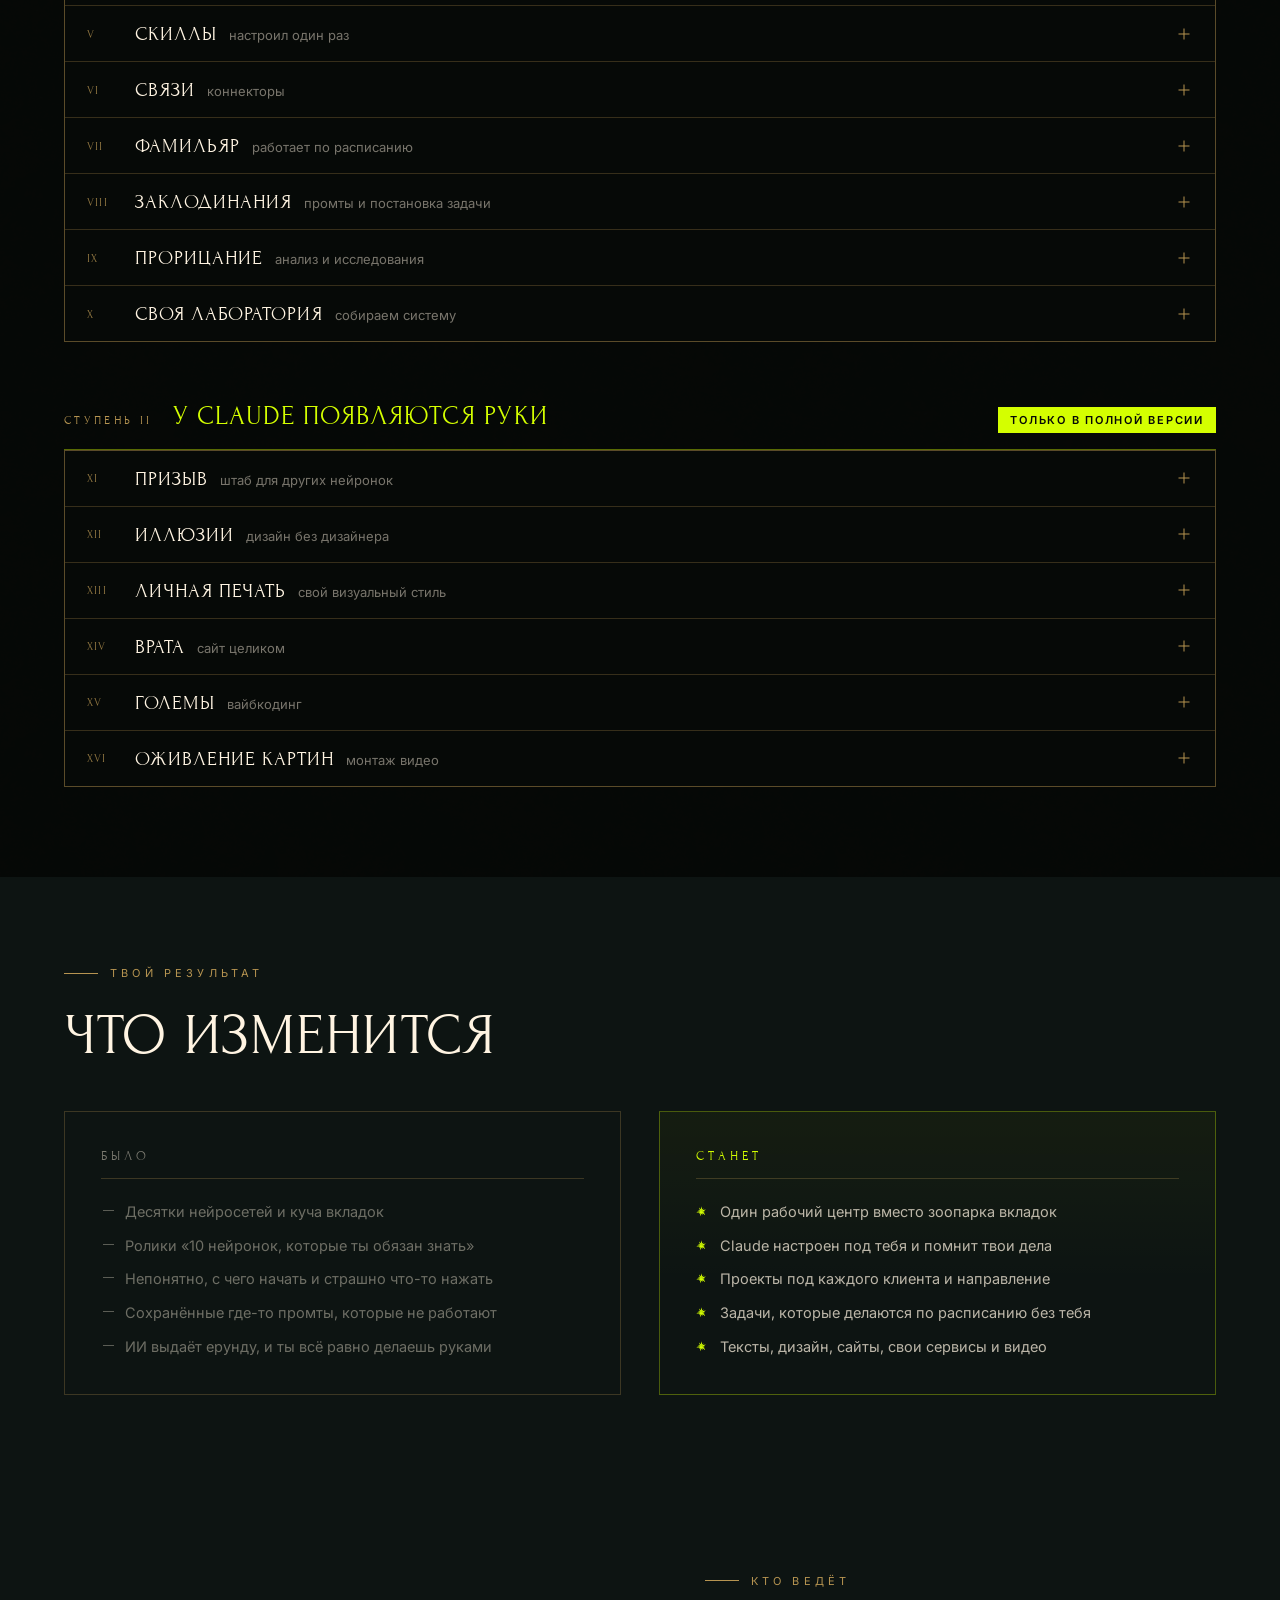
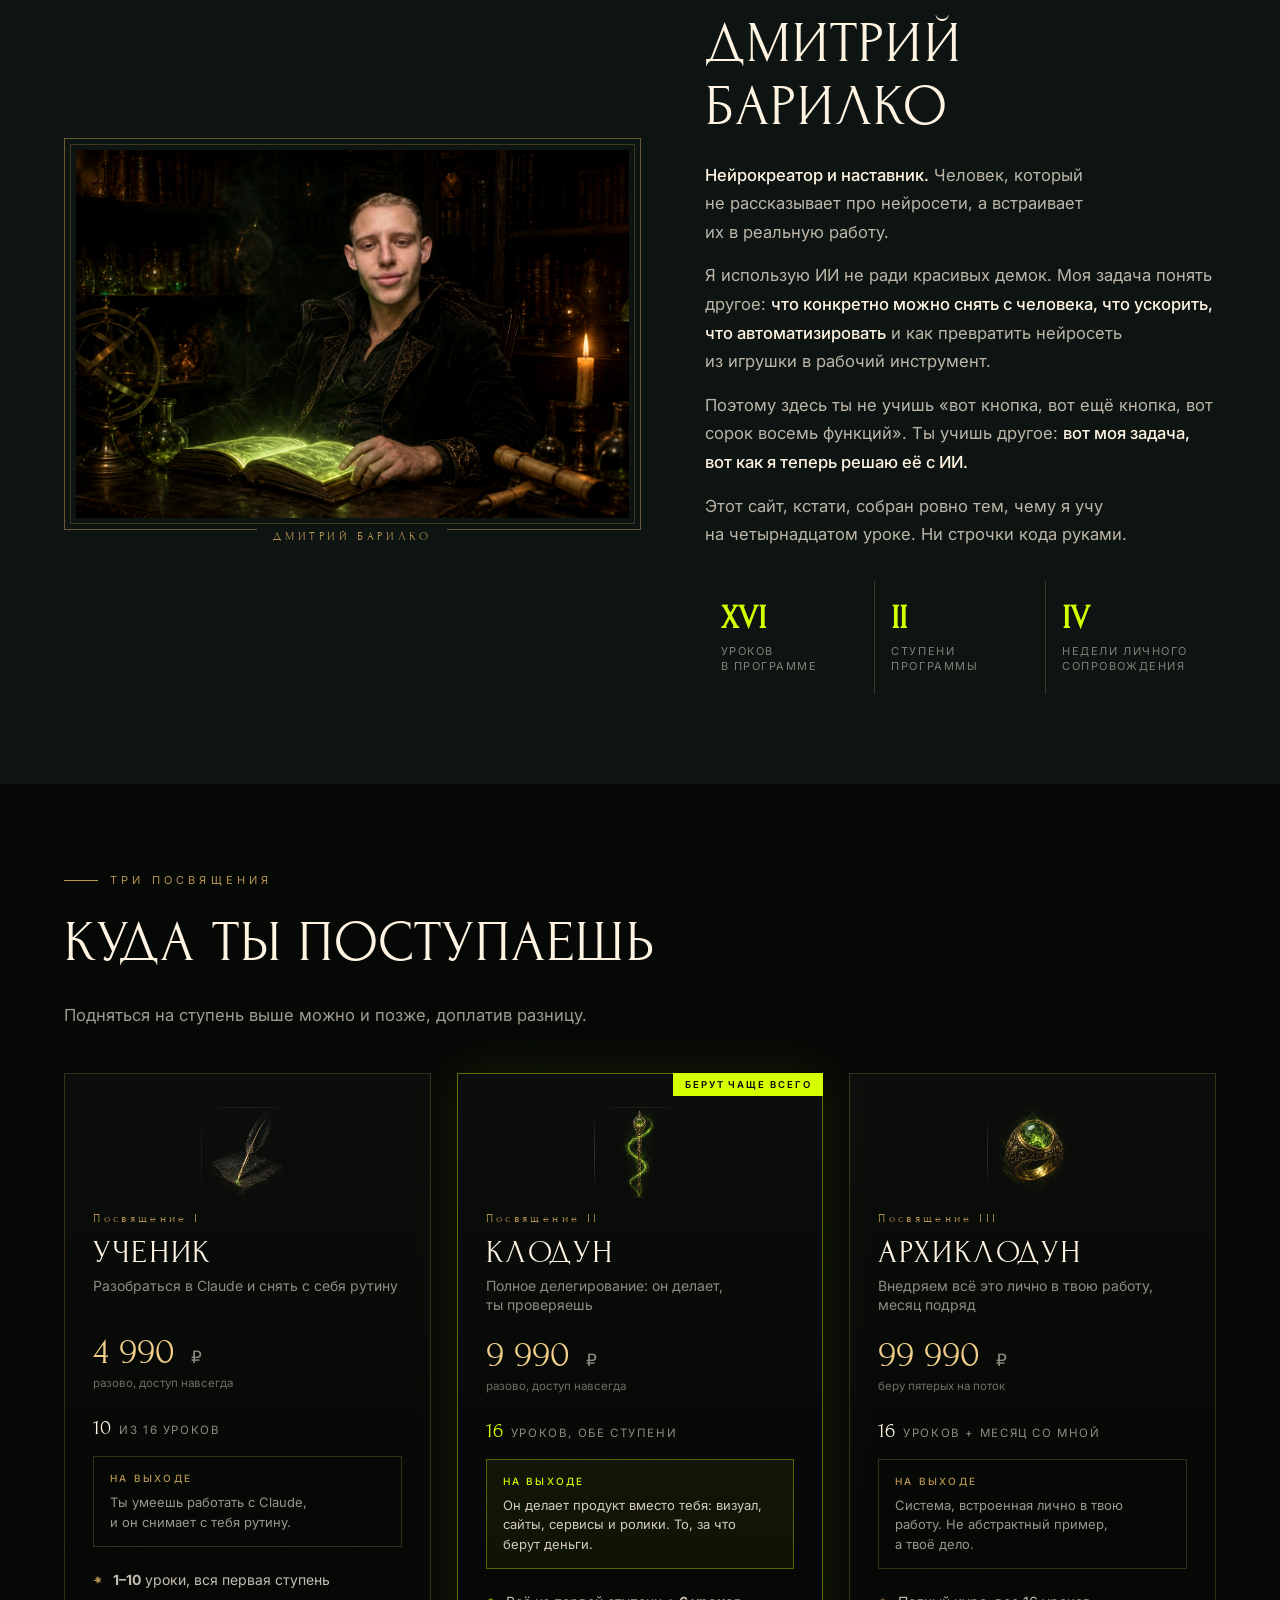
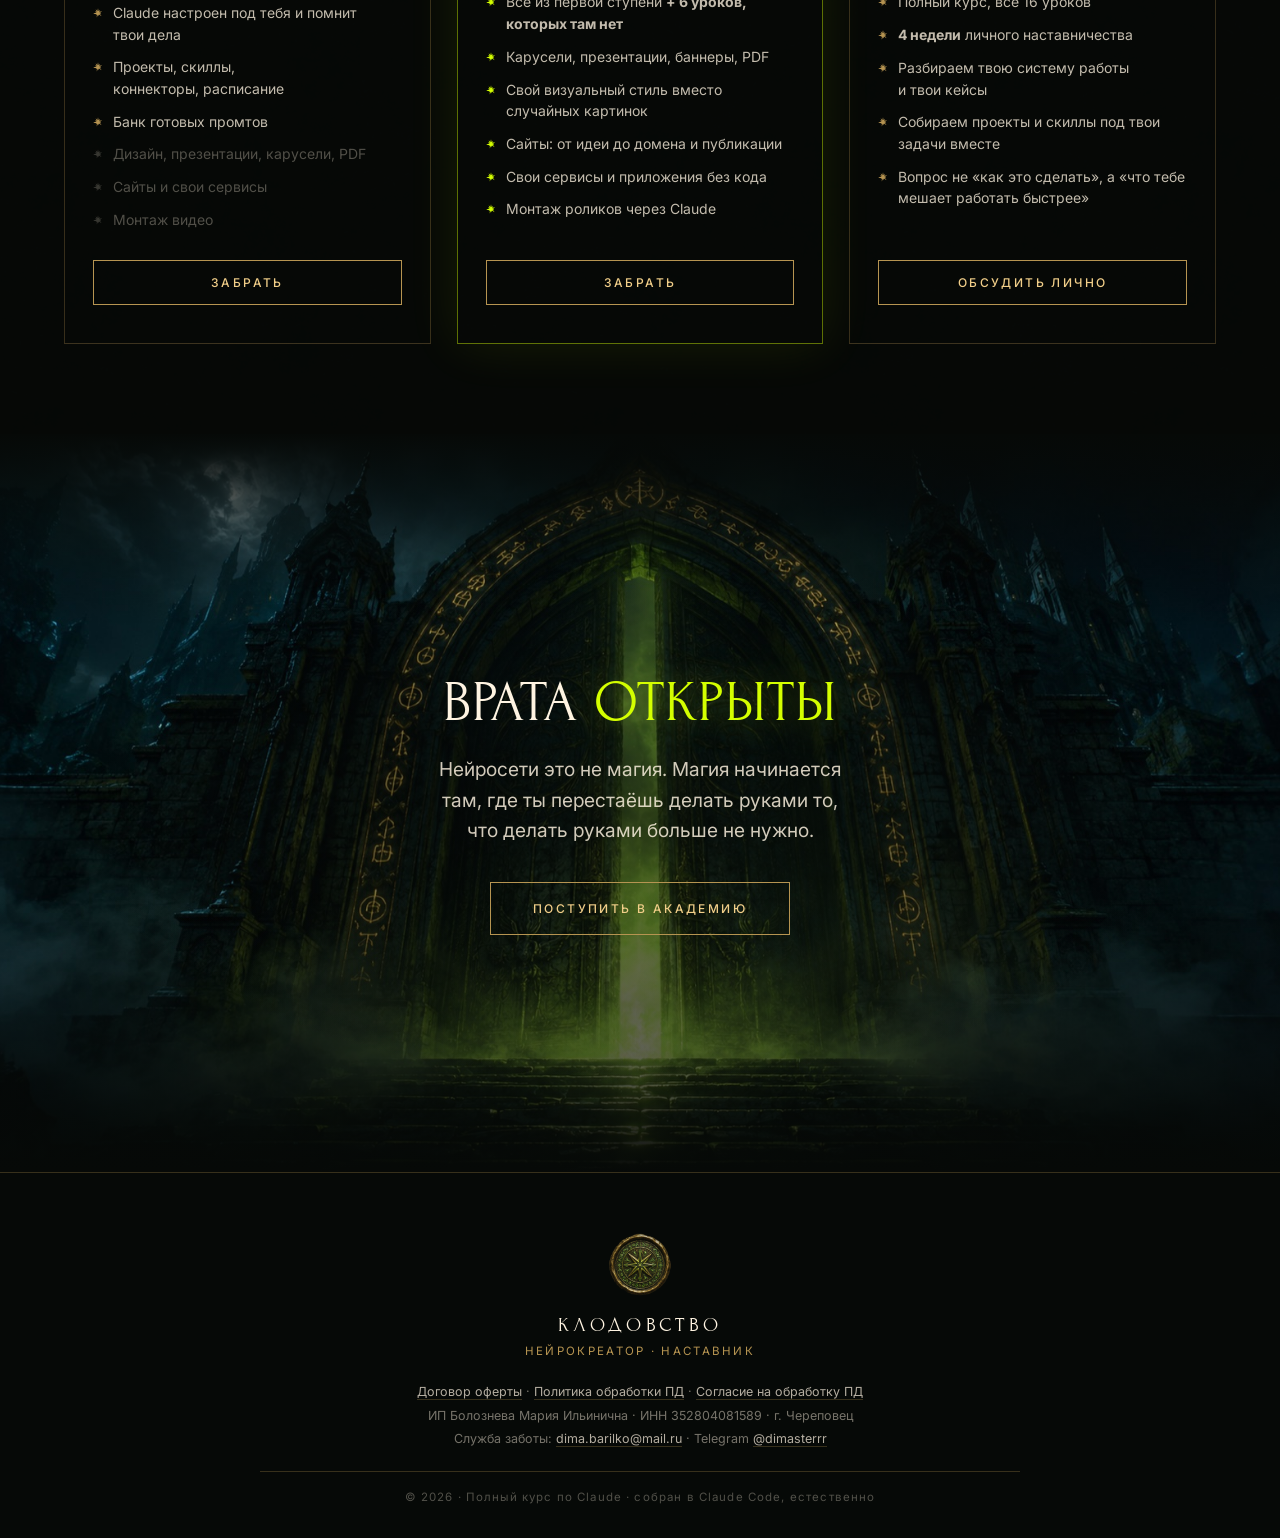
==== commit cb49e0a5: "Подвал с реквизитами ИП, каналы по тарифам, устойчивая страница успеха - подвал по образцу Вайб-шкод" ====
--- a/index.html
+++ b/index.html
@@ -212,14 +212,7 @@
 .side u{text-decoration:none;color:var(--gold-lt);font-family:var(--f-display);font-size:15px;letter-spacing:.2em}
 @media(max-width:820px){.side{display:none}}
 
-.scroll-hint{
-  position:absolute;bottom:26px;left:50%;transform:translateX(-50%);z-index:2;
-  display:flex;flex-direction:column;align-items:center;gap:10px;
-  font-size:9.5px;letter-spacing:.34em;text-transform:uppercase;color:var(--muted);
-}
-.scroll-hint i{width:1px;height:42px;background:linear-gradient(180deg,var(--gold),transparent);
-  animation:pulse 2.6s ease-in-out infinite}
-@keyframes pulse{0%,100%{opacity:.3;transform:scaleY(.7)}50%{opacity:1;transform:scaleY(1)}}
+
 
 /* появление */
 .rise{opacity:0;transform:translateY(26px);animation:rise .95s cubic-bezier(.16,1,.3,1) forwards}
@@ -643,35 +636,18 @@
 /* ============================================================
    ПОДВАЛ
    ============================================================ */
-footer{border-top:1px solid var(--line);padding:clamp(44px,5vw,66px) clamp(20px,5vw,80px) 34px}
-.ft-grid{
-  max-width:1180px;margin:0 auto;display:grid;
-  grid-template-columns:1.6fr 1fr 1fr;gap:clamp(28px,4vw,60px);
-}
-@media(max-width:760px){.ft-grid{grid-template-columns:1fr;gap:32px}}
-.ft-seal{
-  width:78px;height:78px;margin-bottom:18px;mix-blend-mode:screen;opacity:.9;
+footer{border-top:1px solid var(--line);padding:clamp(40px,5vw,60px) clamp(20px,5vw,80px) 34px}
+.ft-in{max-width:760px;margin:0 auto;text-align:center}
+.ft-seal{width:64px;height:64px;margin:0 auto 16px;mix-blend-mode:screen;opacity:.9;
   -webkit-mask-image:radial-gradient(circle at 50% 50%,#000 62%,transparent 78%);
-  mask-image:radial-gradient(circle at 50% 50%,#000 62%,transparent 78%);
-}
-.ft-name{
-  display:block;font-family:var(--f-display);font-size:20px;letter-spacing:.16em;
-  text-transform:uppercase;color:var(--parchment);margin-bottom:8px;
-}
-.ft-role{display:block;font-size:12px;letter-spacing:.12em;color:var(--muted);margin-bottom:20px}
-.ft-col b{
-  display:block;font-family:var(--f-ui);font-weight:500;font-size:11px;letter-spacing:.24em;
-  text-transform:uppercase;color:var(--gold);margin-bottom:16px;
-}
-.ft-col a{display:block;font-size:13.5px;color:rgba(255,244,226,.6);text-decoration:none;
-  margin-bottom:10px;transition:color .3s}
-.ft-col a:hover{color:var(--lime)}
-footer .made{display:flex;align-items:center;gap:8px;font-size:11.5px;letter-spacing:.1em;color:rgba(255,244,226,.34)}
-footer .made .spark{color:var(--claude);font-size:13px}
-.ft-line{
-  max-width:1180px;margin:clamp(34px,4vw,52px) auto 0;padding-top:22px;
-  border-top:1px solid var(--line);font-size:11.5px;letter-spacing:.14em;color:rgba(255,244,226,.3);
-}
+  mask-image:radial-gradient(circle at 50% 50%,#000 62%,transparent 78%)}
+.ft-name{font-family:var(--f-display);font-size:20px;letter-spacing:.22em;text-transform:uppercase;color:var(--parchment)}
+.ft-role{font-size:11.5px;letter-spacing:.2em;text-transform:uppercase;color:var(--gold);margin:8px 0 22px}
+.ft-line{font-size:12.5px;line-height:1.9;color:rgba(255,244,226,.45);text-wrap:pretty}
+.ft-line a{color:rgba(255,244,226,.7);text-decoration:none;border-bottom:1px solid var(--line);transition:color .3s,border-color .3s}
+.ft-line a:hover{color:var(--lime);border-color:var(--lime)}
+.ft-copy{margin-top:20px;padding-top:18px;border-top:1px solid var(--line);
+  font-size:11.5px;letter-spacing:.1em;color:rgba(255,244,226,.3)}
 </style>
 </head>
 <body>
@@ -713,8 +689,7 @@
     <p class="hero-meta rise d5">От установки и&nbsp;первого запуска до&nbsp;своих сайтов, сервисов и&nbsp;видео</p>
   </div>
 
-  <div class="scroll-hint rise d6"><i></i>Вниз</div>
-</section>
+  </section>
 
 <!-- ================= МАНИФЕСТ ================= -->
 <section class="manifest" id="manifest">
@@ -1125,27 +1100,26 @@
 </section>
 
 <footer>
-  <div class="ft-grid">
-    <div class="ft-brand">
-      <img class="ft-seal" src="assets/seal.jpg" alt="">
-      <span class="ft-name">Дмитрий Барилко</span>
-      <span class="ft-role">Нейрокреатор · ведущий · наставник</span>
-      <span class="made"><svg class="spark" viewBox="0 0 24 24"><path d="M12.00 12.00Q14.10 8.16 12.00 2.40Q9.90 8.16 12.00 12.00ZM12.00 12.00Q15.26 10.81 15.74 6.19Q11.73 8.54 12.00 12.00ZM12.00 12.00Q16.12 12.43 20.12 8.29Q14.38 8.61 12.00 12.00ZM12.00 12.00Q14.21 14.44 18.27 12.90Q14.81 10.28 12.00 12.00ZM12.00 12.00Q13.53 16.10 19.26 18.29Q16.28 12.93 12.00 12.00ZM12.00 12.00Q10.74 15.17 13.89 18.45Q14.77 13.99 12.00 12.00ZM12.00 12.00Q8.96 14.91 9.43 20.75Q12.99 16.09 12.00 12.00ZM12.00 12.00Q8.65 12.12 7.07 16.27Q11.40 15.30 12.00 12.00ZM12.00 12.00Q7.90 10.47 2.50 13.37Q8.50 14.63 12.00 12.00ZM12.00 12.00Q10.36 8.94 5.71 9.13Q8.61 12.76 12.00 12.00ZM12.00 12.00Q11.90 7.96 7.33 4.73Q8.36 10.23 12.00 12.00Z"/></svg>Этот сайт собран в Claude Code</span>
-    </div>
-    <div class="ft-col">
-      <b>Связь</b>
-      <a href="https://t.me/dimasterrr" target="_blank" rel="noopener">Telegram</a>
-      <a href="https://instagram.com/barilko.dimass" target="_blank" rel="noopener">@barilko.dimass</a>
-      <a href="mailto:barilkodima3@gmail.com">Почта</a>
-    </div>
-    <div class="ft-col">
-      <b>Документы</b>
-      <a href="https://disk.yandex.ru/i/0ASFtmQFfmXgKg" target="_blank" rel="noopener">Договор оферты</a>
-      <a href="https://disk.yandex.ru/i/R0ZyhCkG86cKQg" target="_blank" rel="noopener">Политика обработки данных</a>
-      <a href="https://disk.yandex.ru/i/EfOxFurPLNch7g" target="_blank" rel="noopener">Согласие на обработку данных</a>
-    </div>
+  <div class="ft-in">
+    <img class="ft-seal" src="assets/seal.jpg" alt="">
+    <div class="ft-name">Клодовство</div>
+    <div class="ft-role">Нейрокреатор · наставник</div>
+
+    <div class="ft-line">
+      <a href="https://disk.yandex.ru/i/0ASFtmQFfmXgKg" target="_blank" rel="noopener">Договор оферты</a> ·
+      <a href="https://disk.yandex.ru/i/R0ZyhCkG86cKQg" target="_blank" rel="noopener">Политика обработки ПД</a> ·
+      <a href="https://disk.yandex.ru/i/EfOxFurPLNch7g" target="_blank" rel="noopener">Согласие на обработку ПД</a>
+    </div>
+
+    <div class="ft-line">ИП Болознева Мария Ильинична · ИНН 352804081589 · г. Череповец</div>
+
+    <div class="ft-line">Служба заботы:
+      <a href="mailto:dima.barilko@mail.ru">dima.barilko@mail.ru</a> ·
+      Telegram <a href="https://t.me/dimasterrr" target="_blank" rel="noopener">@dimasterrr</a>
+    </div>
+
+    <div class="ft-copy">© 2026 · Полный курс по Claude · собран в Claude Code, естественно</div>
   </div>
-  <div class="ft-line">© 2026 Клодовство · Дмитрий Барилко</div>
 </footer>
 
 <script>
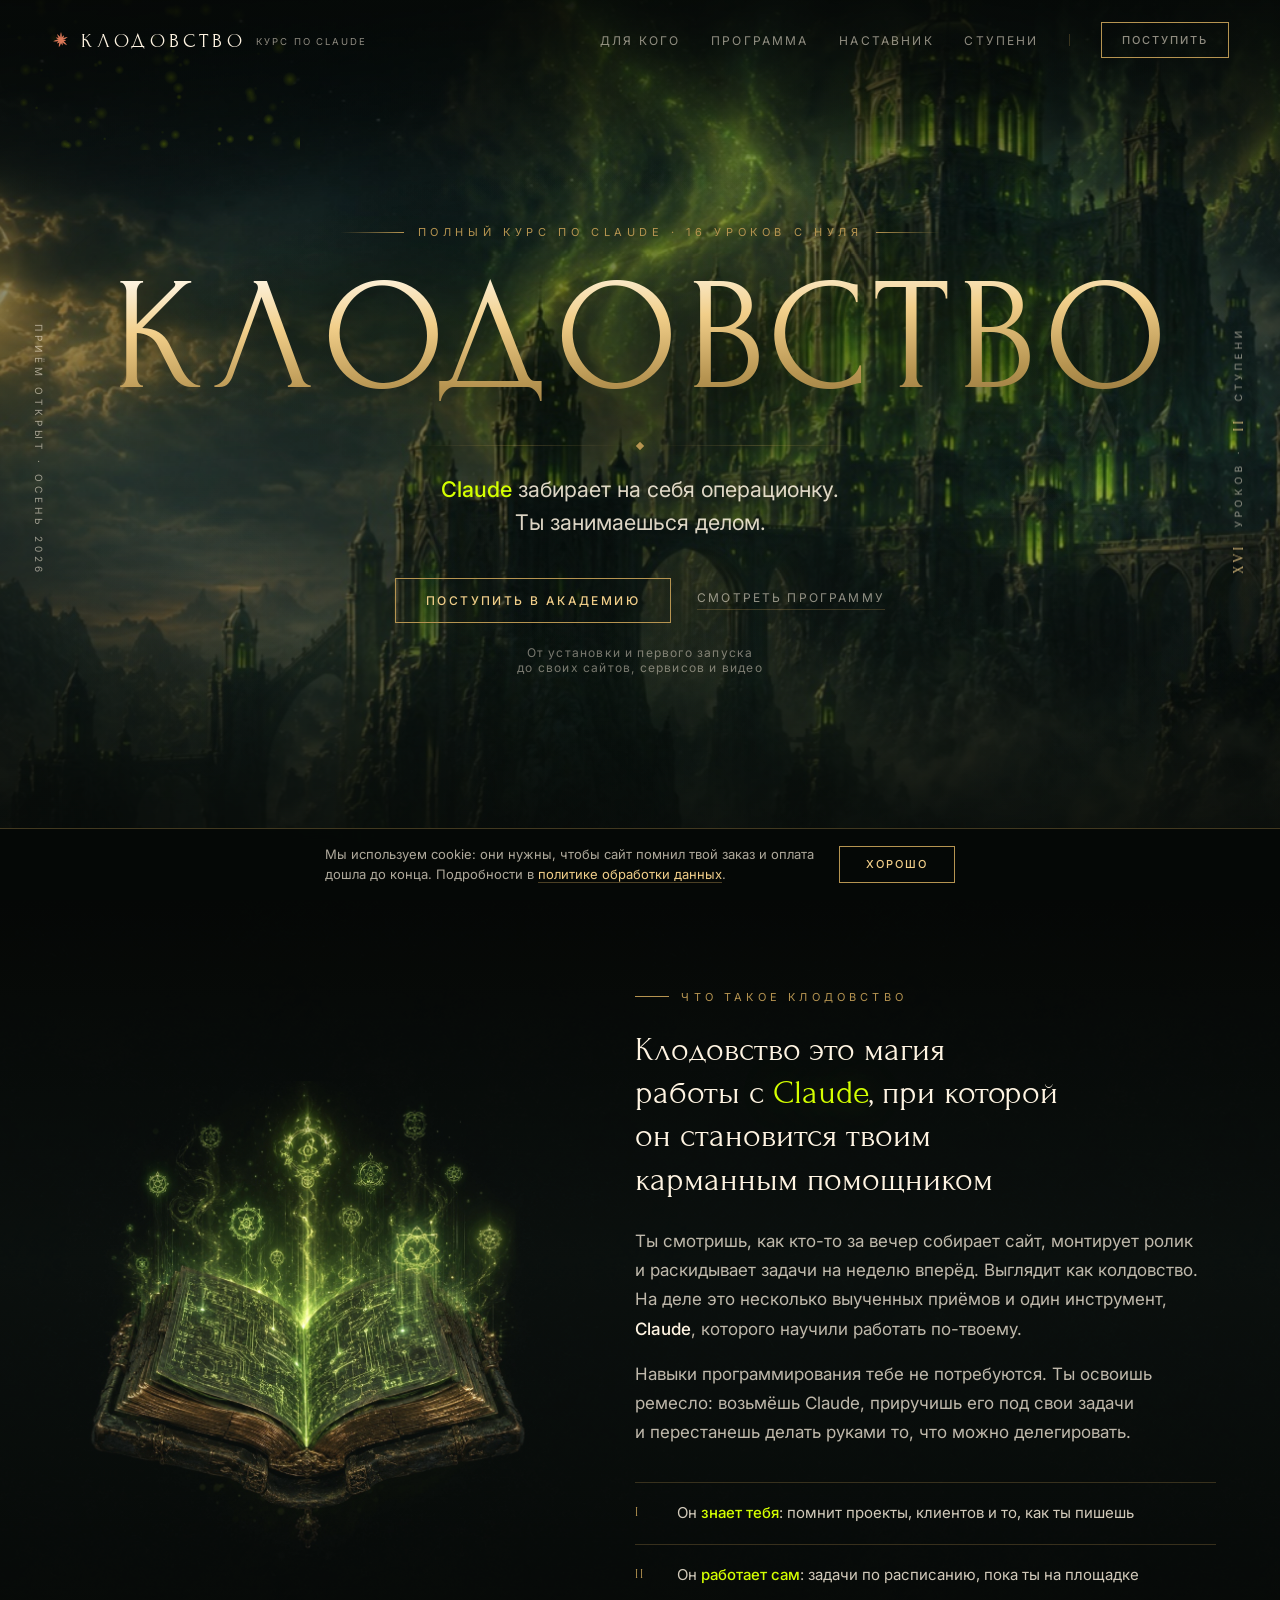
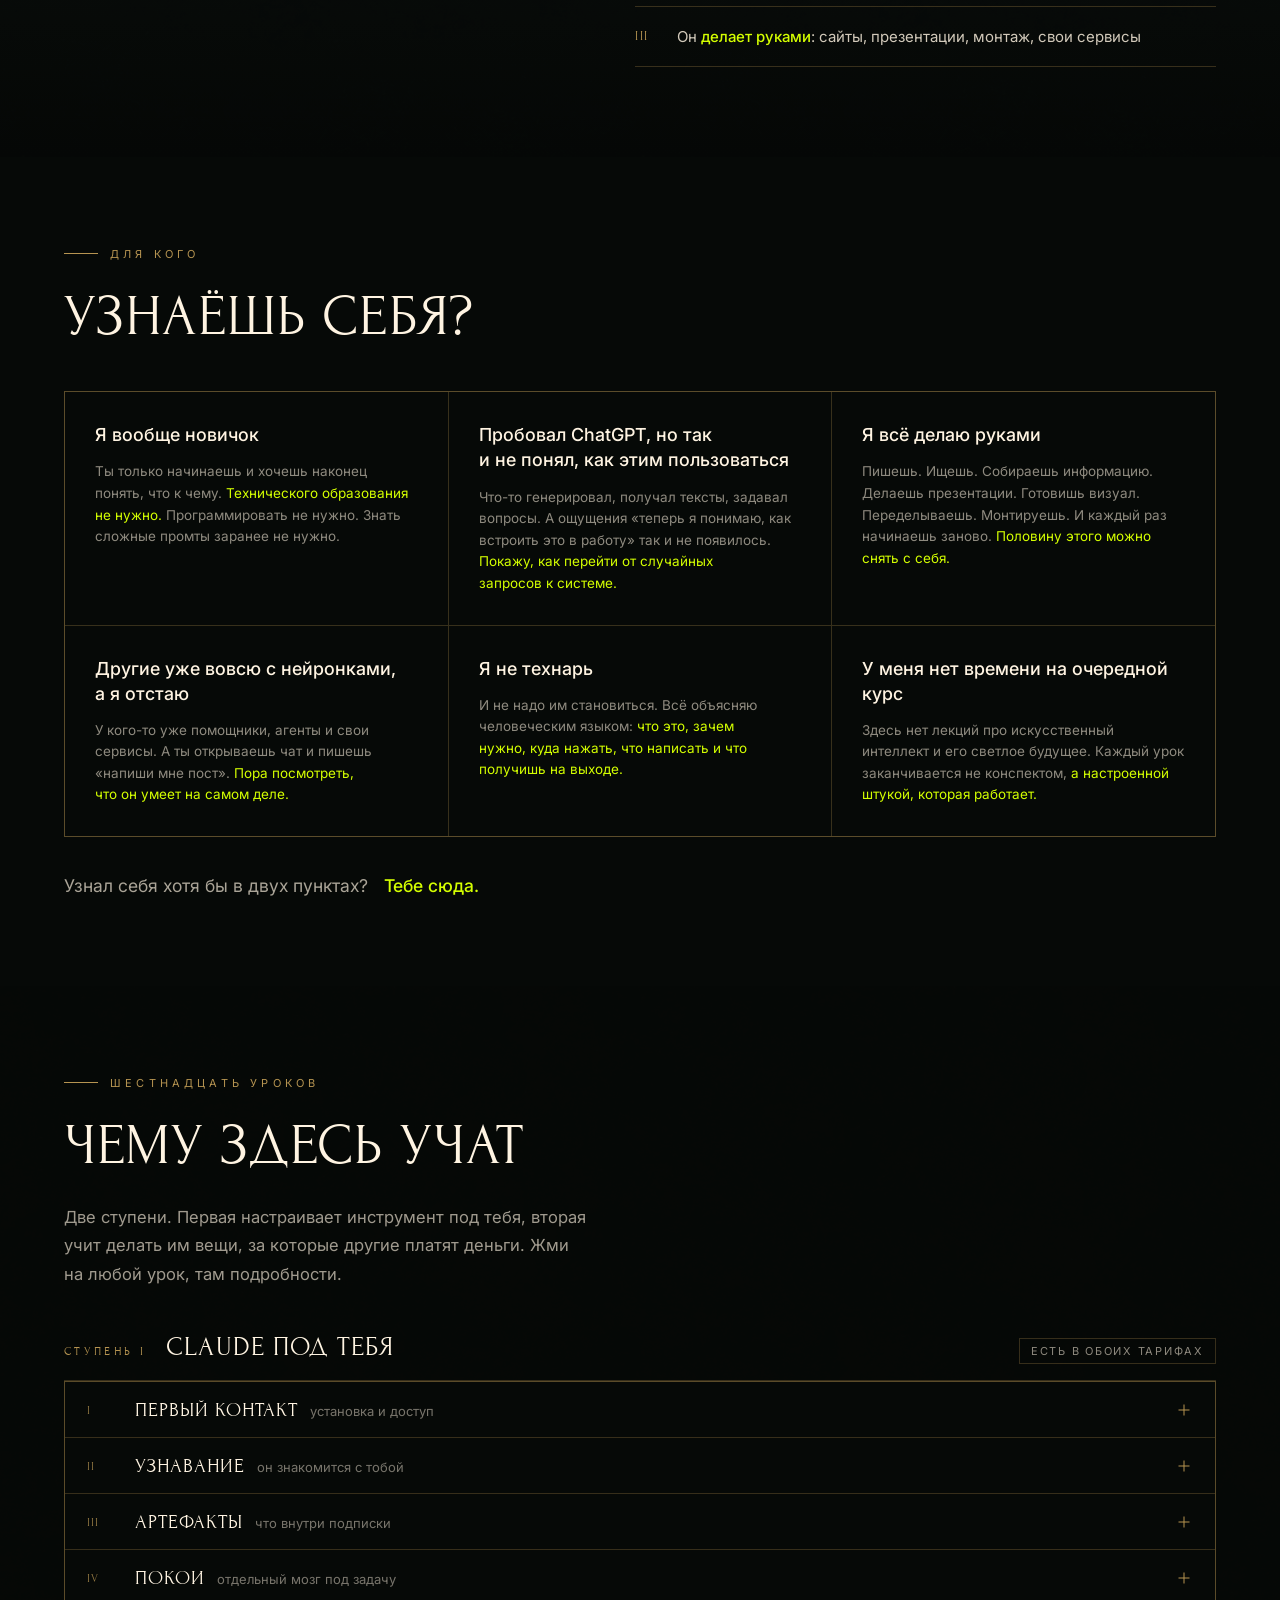
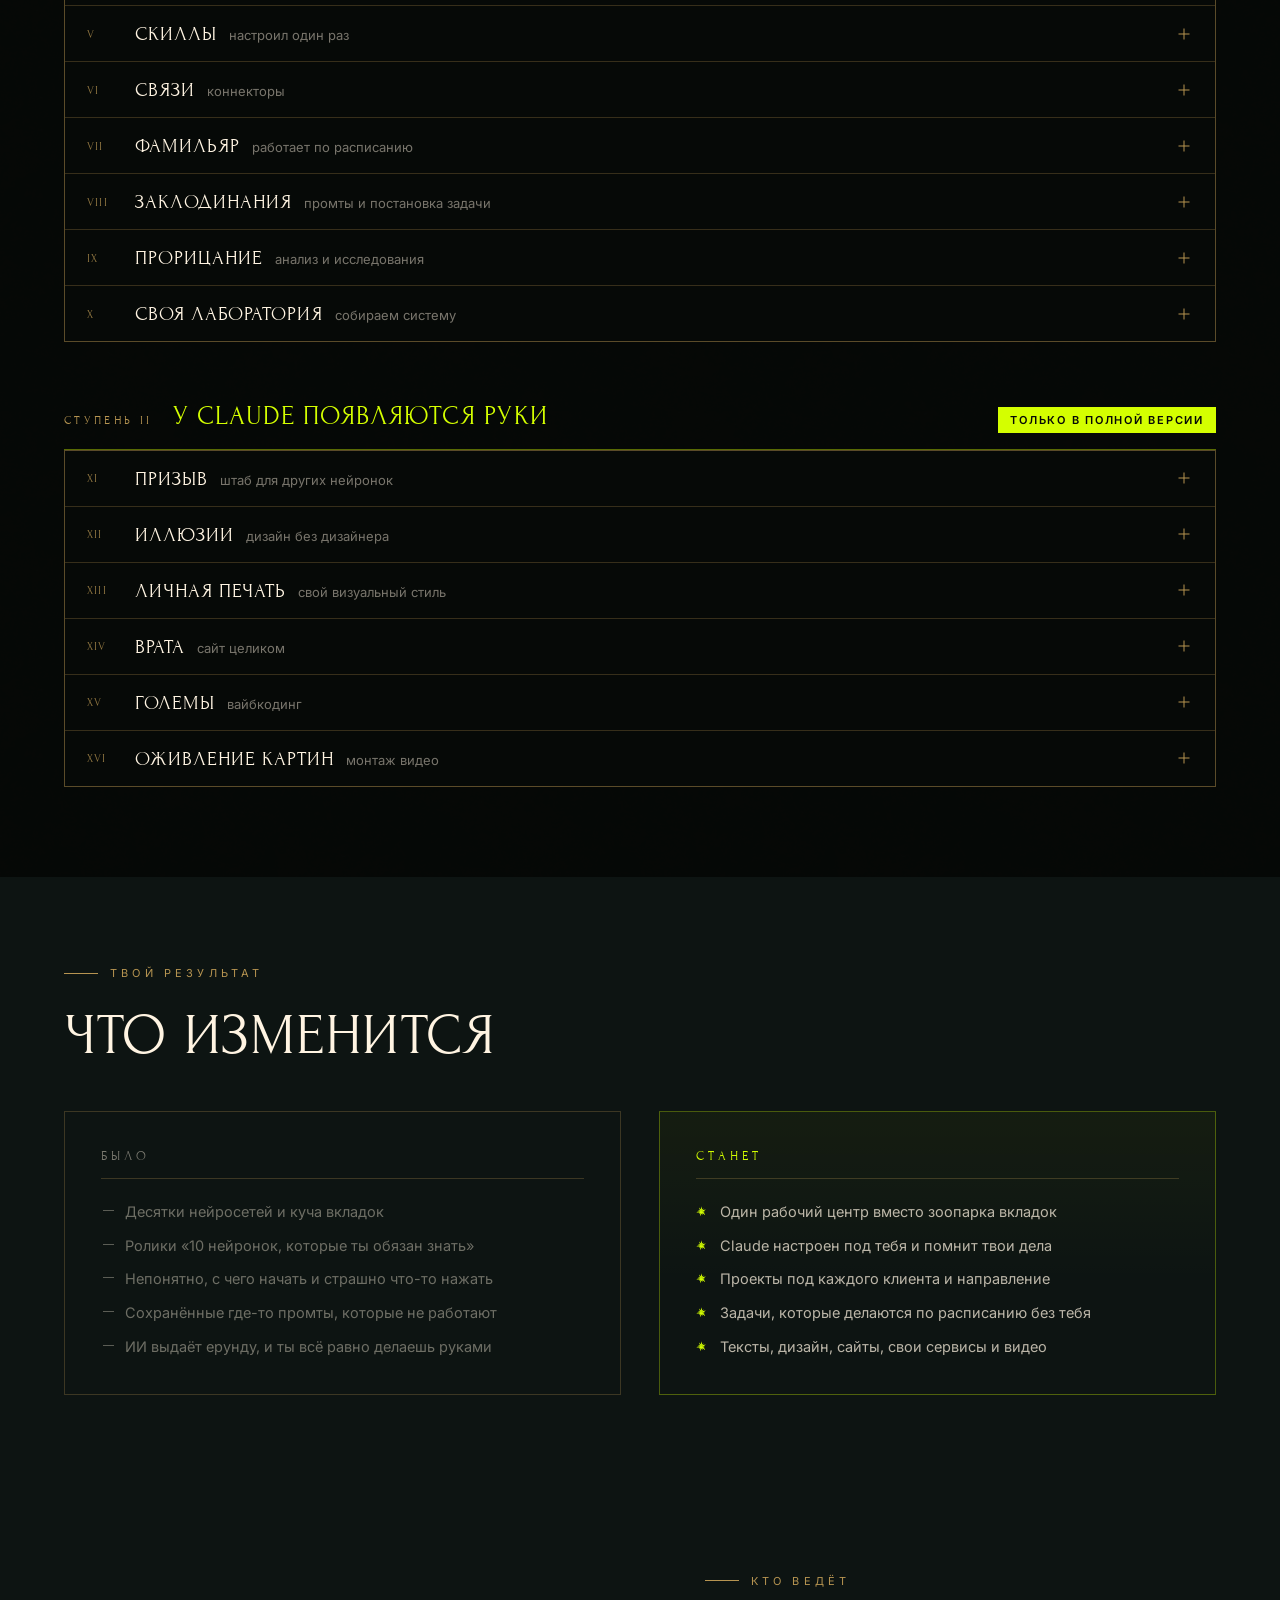
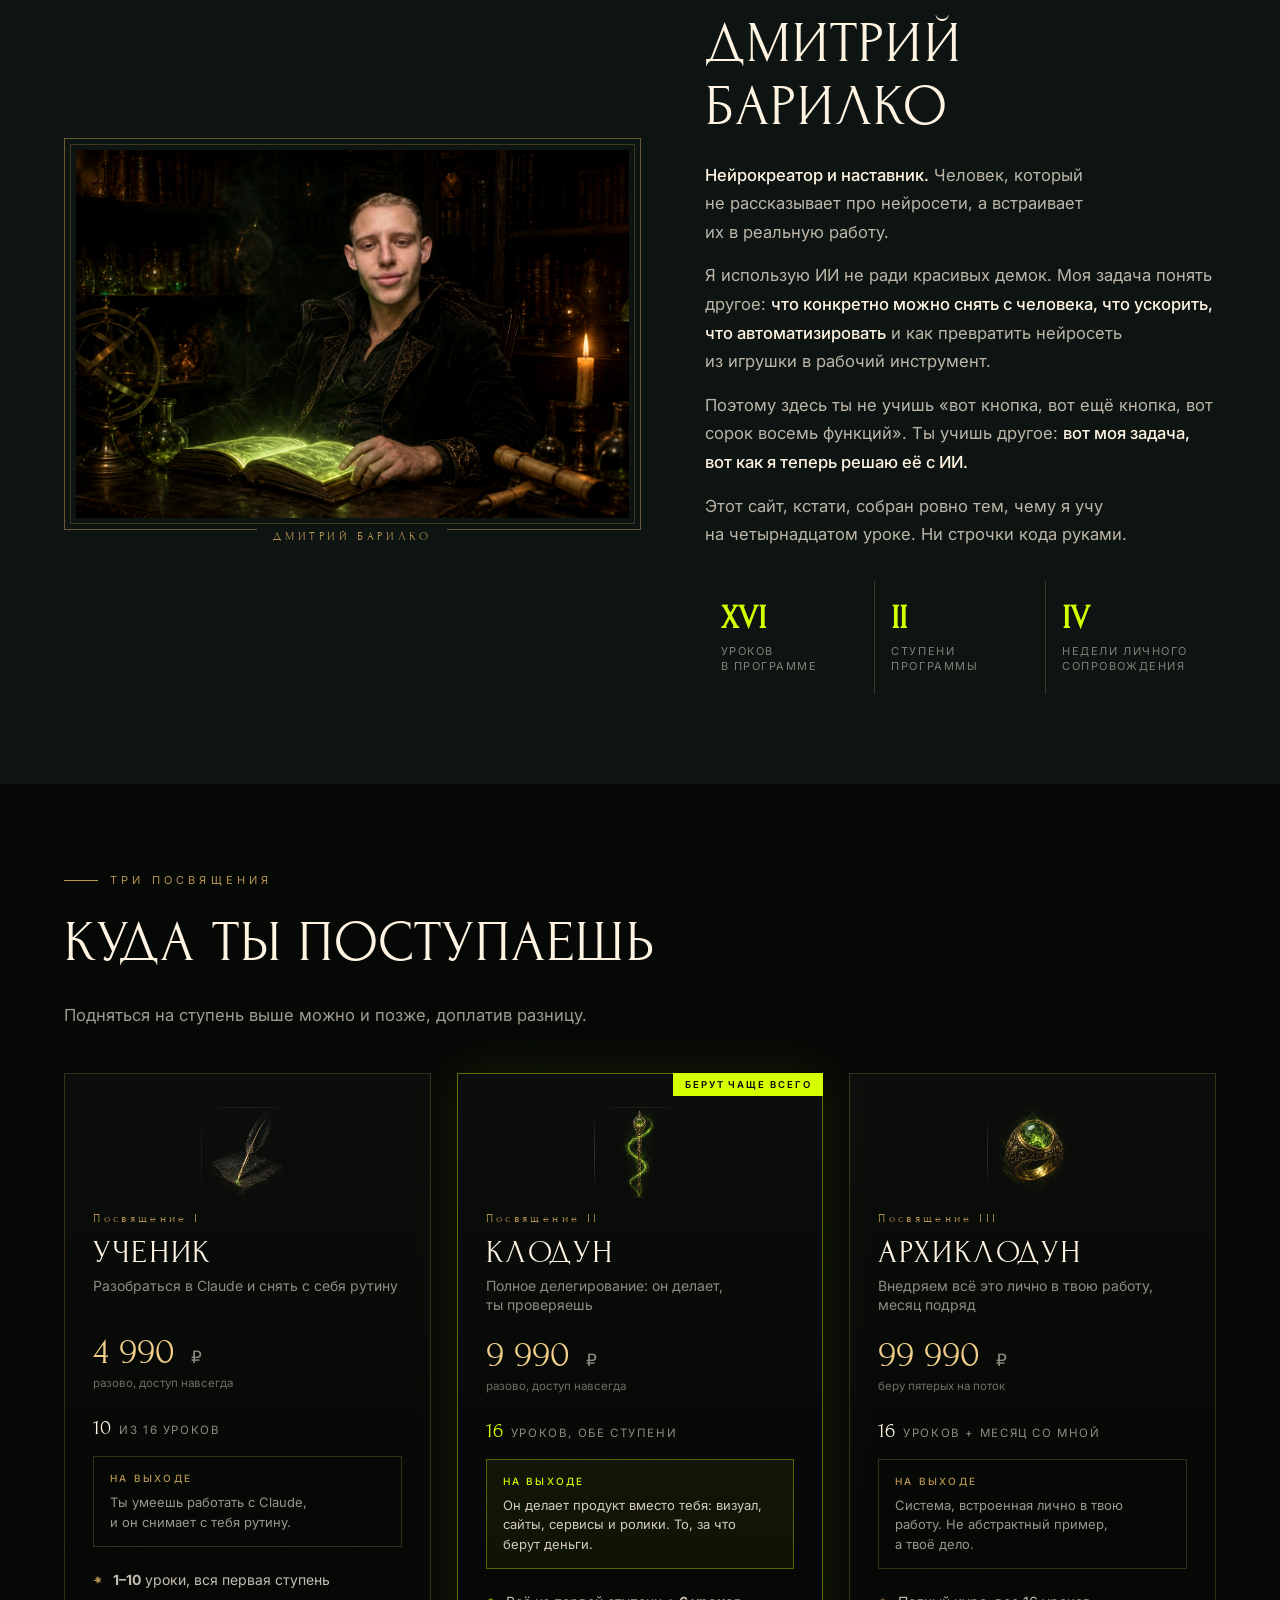
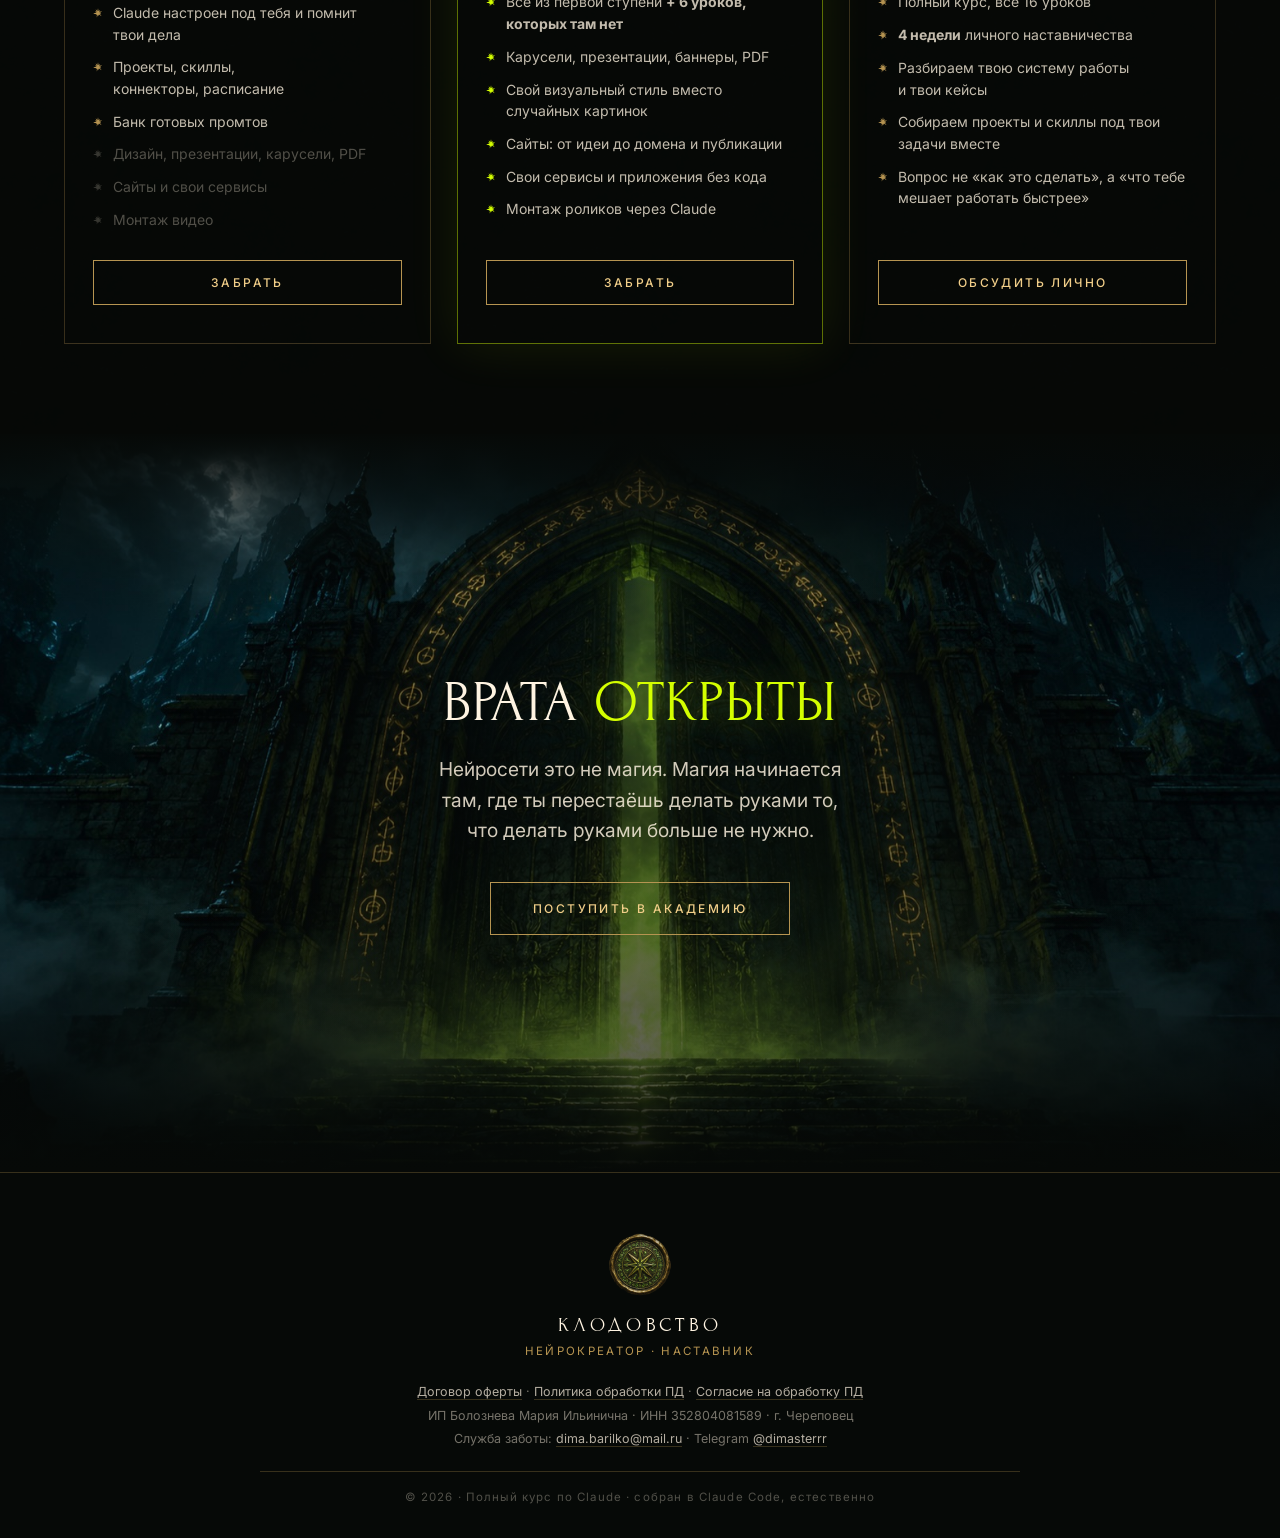
==== commit 48f1a67a: "Раздельные согласия в форме и плашка про cookie - оферта и обработка персональных данных теперь две " ====
--- a/index.html
+++ b/index.html
@@ -1191,5 +1191,6 @@
   });
 });
 </script>
+<script src="cookie.js"></script>
 </body>
 </html>
